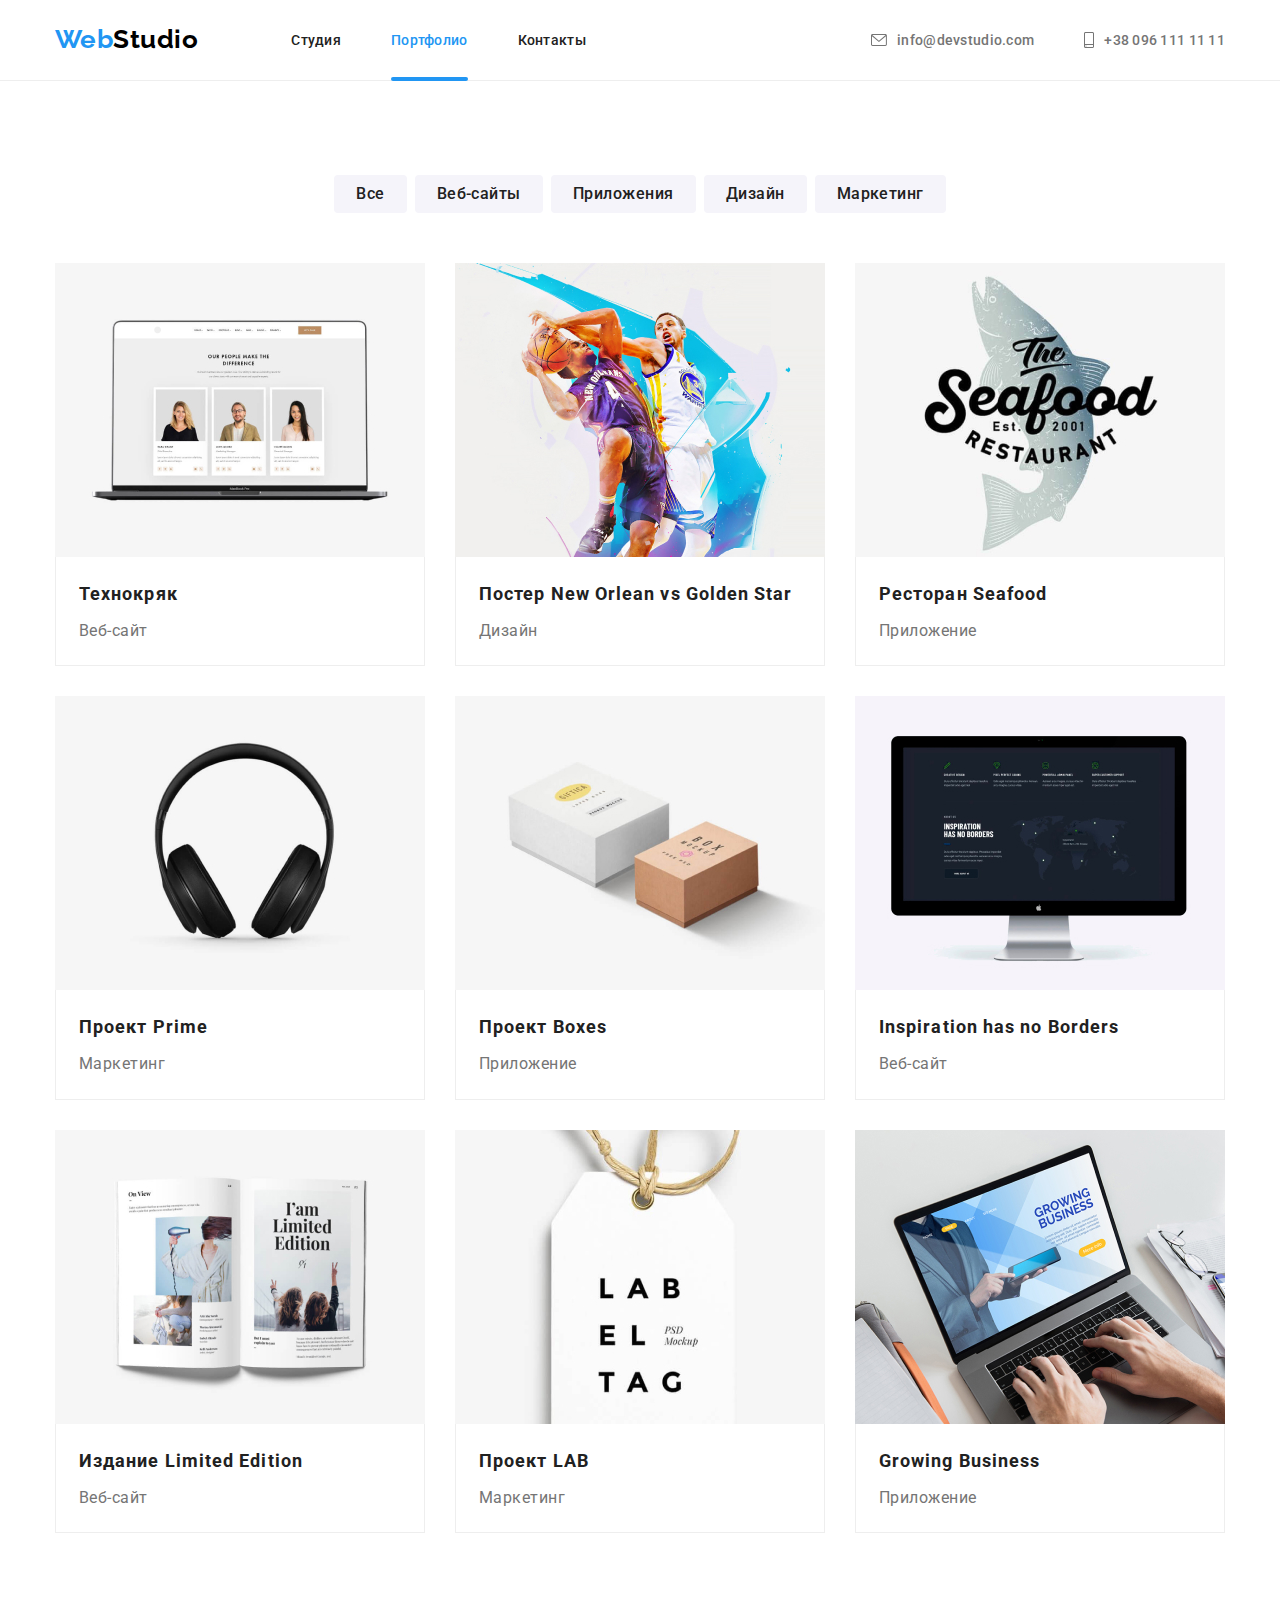
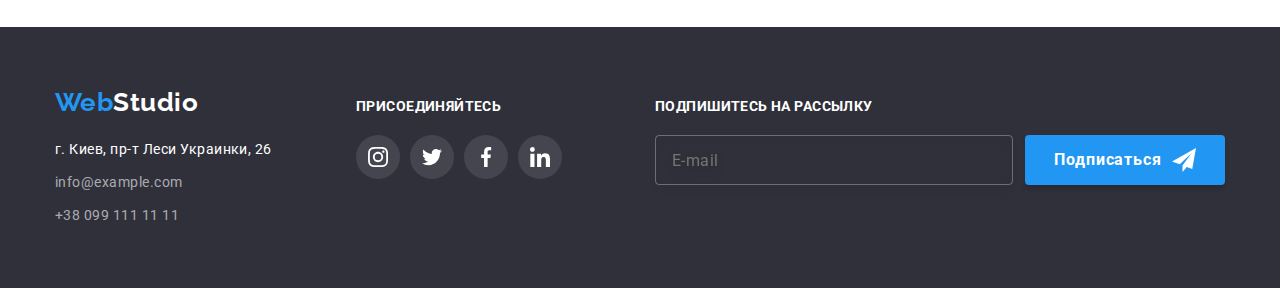
==== portfolio.html @ 3c4b90f5 "HW-7" ====
<!DOCTYPE html>
<html lang="ru">
  <head>
    <meta charset="UTF-8" />
    <meta http-equiv="X-UA-Compatible" content="IE=edge" />
    <meta name="viewport" content="width=device-width, initial-scale=1.0" />
    <link
      href="https://fonts.googleapis.com/css2?family=Raleway:wght@700&family=Roboto:wght@400;500;700;900&display=swap"
      rel="stylesheet"
    />
    <link
      rel="stylesheet"
      href="https://cdnjs.cloudflare.com/ajax/libs/modern-normalize/1.1.0/modern-normalize.min.css"
    />
    <link href="./css/styles.css" rel="stylesheet" />
    <title>Portfolio</title>
  </head>
  <body>
    <!--Верхняя линия-->
    <header class="header-section">
      <div class="container header-items">
        <a class="logo-items" href="./index.html">
          <span class="logo-web" lang="en">Web</span
          ><span class="logo-studio-header" lang="en">Studio</span>
        </a>
        <nav class="navigation">
          <ul class="nav-list">
            <li class="nav-item">
              <a class="nav-link" href="./index.html">Студия</a>
            </li>
            <li class="nav-item">
              <a class="nav-link current" href="./portfolio.html">Портфолио</a>
            </li>
            <li class="nav-item"><a class="nav-link" href="">Контакты</a></li>
          </ul>
        </nav>
        <ul class="contact-list">
          <li class="contact-item">
            <a class="contact-link" href="mailto:info@devstudio.com">
              <svg class="contanct-icon" width="16px" height="12px">
                <use href="./images/icons.svg#icon-envelope"></use>
              </svg>
              info@devstudio.com
            </a>
          </li>
          <li class="contact-item">
            <a class="contact-link" href="tel:+380961111111">
              <svg class="contanct-icon" width="10px" height="16px">
                <use href="./images/icons.svg#icon-smartphone"></use>
              </svg>
              +38 096 111 11 11
            </a>
          </li>
        </ul>
      </div>
    </header>
    <!--Портфолио главный контент -->
    <main>
      <!--Шапка-->
      <section class="section">
        <div class="container">
          <ul class="buttons-list">
            <li class="buttons-item">
              <button class="secondary-button" type="button">Все</button>
            </li>
            <li class="buttons-item">
              <button class="secondary-button" type="button">Веб-сайты</button>
            </li>
            <li class="buttons-item">
              <button class="secondary-button" type="button">Приложения</button>
            </li>
            <li class="buttons-item">
              <button class="secondary-button" type="button">Дизайн</button>
            </li>
            <li class="buttons-item">
              <button class="secondary-button" type="button">Маркетинг</button>
            </li>
          </ul>
          <ul class="portfolio-list">
            <li class="portfolio-item">
              <div class="portfolio-overlay">
                <img src="./images/img4.jpg" alt="Экран ноутбука с фото" width="370" />
                <div class="portfolio-text-overlay">
                  <p class="portfolio-text">
                    Технокряк это современная площадка распространения коронавируса. Компании
                    используют эту платформу для цифрового шпионажа и атак на защищённые сервера
                    конкурентов.
                  </p>
                </div>
              </div>
              <div class="portfolio-text-wraper">
                <h3 class="portfolio-item-title">Технокряк</h3>
                <p class="portfolio-item-discription">Веб-сайт</p>
              </div>
            </li>
            <li class="portfolio-item">
              <div class="portfolio-overlay">
                <img src="./images/img5.jpg" alt="Экран ноутбука с фото" width="370" />
                <div class="portfolio-text-overlay">
                  <p class="portfolio-text">
                    Технокряк это современная площадка распространения коронавируса. Компании
                    используют эту платформу для цифрового шпионажа и атак на защищённые сервера
                    конкурентов.
                  </p>
                </div>
              </div>
              <div class="portfolio-text-wraper">
                <h3 class="portfolio-item-title">Постер New Orlean vs Golden Star</h3>
                <p class="portfolio-item-discription">Дизайн</p>
              </div>
            </li>
            <li class="portfolio-item">
              <div class="portfolio-overlay">
                <img src="./images/img6.jpg" alt="Экран ноутбука с фото" width="370" />
                <div class="portfolio-text-overlay">
                  <p class="portfolio-text">
                    Технокряк это современная площадка распространения коронавируса. Компании
                    используют эту платформу для цифрового шпионажа и атак на защищённые сервера
                    конкурентов.
                  </p>
                </div>
              </div>
              <div class="portfolio-text-wraper">
                <h3 class="portfolio-item-title">Ресторан Seafood</h3>
                <p class="portfolio-item-discription">Приложение</p>
              </div>
            </li>
            <li class="portfolio-item">
              <div class="portfolio-overlay">
                <img src="./images/img7.jpg" alt="Экран ноутбука с фото" width="370" />
                <div class="portfolio-text-overlay">
                  <p class="portfolio-text">
                    Технокряк это современная площадка распространения коронавируса. Компании
                    используют эту платформу для цифрового шпионажа и атак на защищённые сервера
                    конкурентов.
                  </p>
                </div>
              </div>
              <div class="portfolio-text-wraper">
                <h3 class="portfolio-item-title">Проект Prime</h3>
                <p class="portfolio-item-discription">Маркетинг</p>
              </div>
            </li>
            <li class="portfolio-item">
              <div class="portfolio-overlay">
                <img src="./images/img8.jpg" alt="Экран ноутбука с фото" width="370" />
                <div class="portfolio-text-overlay">
                  <p class="portfolio-text">
                    Технокряк это современная площадка распространения коронавируса. Компании
                    используют эту платформу для цифрового шпионажа и атак на защищённые сервера
                    конкурентов.
                  </p>
                </div>
              </div>
              <div class="portfolio-text-wraper">
                <h3 class="portfolio-item-title">Проект Boxes</h3>
                <p class="portfolio-item-discription">Приложение</p>
              </div>
            </li>
            <li class="portfolio-item">
              <div class="portfolio-overlay">
                <img src="./images/img9.jpg" alt="Экран ноутбука с фото" width="370" />
                <div class="portfolio-text-overlay">
                  <p class="portfolio-text">
                    Технокряк это современная площадка распространения коронавируса. Компании
                    используют эту платформу для цифрового шпионажа и атак на защищённые сервера
                    конкурентов.
                  </p>
                </div>
              </div>
              <div class="portfolio-text-wraper">
                <h3 class="portfolio-item-title">Inspiration has no Borders</h3>
                <p class="portfolio-item-discription">Веб-сайт</p>
              </div>
            </li>
            <li class="portfolio-item">
              <div class="portfolio-overlay">
                <img src="./images/img10.jpg" alt="Экран ноутбука с фото" width="370" />
                <div class="portfolio-text-overlay">
                  <p class="portfolio-text">
                    Технокряк это современная площадка распространения коронавируса. Компании
                    используют эту платформу для цифрового шпионажа и атак на защищённые сервера
                    конкурентов.
                  </p>
                </div>
              </div>
              <div class="portfolio-text-wraper">
                <h3 class="portfolio-item-title">Издание Limited Edition</h3>
                <p class="portfolio-item-discription">Веб-сайт</p>
              </div>
            </li>
            <li class="portfolio-item">
              <div class="portfolio-overlay">
                <img src="./images/img11.jpg" alt="Экран ноутбука с фото" width="370" />
                <div class="portfolio-text-overlay">
                  <p class="portfolio-text">
                    Технокряк это современная площадка распространения коронавируса. Компании
                    используют эту платформу для цифрового шпионажа и атак на защищённые сервера
                    конкурентов.
                  </p>
                </div>
              </div>
              <div class="portfolio-text-wraper">
                <h3 class="portfolio-item-title">Проект LAB</h3>
                <p class="portfolio-item-discription">Маркетинг</p>
              </div>
            </li>
            <li class="portfolio-item">
              <div class="portfolio-overlay">
                <img src="./images/img12.jpg" alt="Экран ноутбука с фото" width="370" />
                <div class="portfolio-text-overlay">
                  <p class="portfolio-text">
                    Технокряк это современная площадка распространения коронавируса. Компании
                    используют эту платформу для цифрового шпионажа и атак на защищённые сервера
                    конкурентов.
                  </p>
                </div>
              </div>
              <div class="portfolio-text-wraper">
                <h3 class="portfolio-item-title">Growing Business</h3>
                <p class="portfolio-item-discription">Приложение</p>
              </div>
            </li>
          </ul>
        </div>
      </section>
    </main>
    <!--Подвал контакты-->
    <footer class="footer-section">
      <div class="container">
        <div>
          <a class="logo-items" href="./index.html">
            <span class="logo-web" lang="en">Web</span
            ><span class="logo-studio-footer" lang="en">Studio</span>
          </a>
          <address>
            <ul>
              <li class="footer-contact-item">
                <a
                  class="link-map"
                  href="https://www.google.com/maps/place/%D0%B1%D1%83%D0%BB.+%D0%9B%D0%B5%D1%81%D0%B8+%D0%A3%D0%BA%D1%80%D0%B0%D0%B8%D0%BD%D0%BA%D0%B8,+26,+%D0%9A%D0%B8%D0%B5%D0%B2,+02000/@50.4265807,30.5361971,17z/data=!3m1!4b1!4m5!3m4!1s0x40d4cf0e033ecbe9:0x57a4dffefec77da0!8m2!3d50.4265807!4d30.5383858?hl=ru"
                  target="_blank"
                  rel="noopener noreferrer"
                >
                  г. Киев, пр-т Леси Украинки, 26
                </a>
              </li>
              <li class="footer-contact-item">
                <a class="footer-contact-link" href="mailto:info@devstudio.com">info@example.com</a>
              </li>
              <li class="footer-contact-item">
                <a class="footer-contact-link" href="tel:+380961111111">+38 099 111 11 11</a>
              </li>
            </ul>
          </address>
        </div>
        <div class="social">
          <h4 class="footer-title">ПРИСОЕДИНЯЙТЕСЬ</h4>
          <ul class="social-list">
            <li class="social-item">
              <a href="" class="social-link">
                <svg class="social-icon" width="20" height="20">
                  <use href="./images/icons.svg#icon-instagram"></use>
                </svg>
              </a>
            </li>
            <li class="social-item">
              <a href="" class="social-link">
                <svg class="social-icon" width="20" height="20">
                  <use href="./images/icons.svg#icon-twitter"></use>
                </svg>
              </a>
            </li>
            <li class="social-item">
              <a href="" class="social-link">
                <svg class="social-icon" width="20" height="20">
                  <use href="./images/icons.svg#icon-facebook"></use>
                </svg>
              </a>
            </li>
            <li class="social-item">
              <a href="" class="social-link">
                <svg class="social-icon" width="20" height="20">
                  <use href="./images/icons.svg#icon-linkedin"></use>
                </svg>
              </a>
            </li>
          </ul>
        </div>
        <div class="footer-form">
          <h4 class="footer-title">ПОДПИШИТЕСЬ НА РАССЫЛКУ</h4>
          <form action="#" class="footer-form-item">
            <input
              type="email"
              name="footer-form-email"
              class="footer-form-email"
              placeholder="E-mail"
            />
            <button type="submit" class="primary-button">
              Подписаться<svg class="footer-form-icon" width="24" height="24">
                <use href="./images/icons.svg#icon-telegram"></use>
              </svg>
            </button>
          </form>
        </div>
      </div>
    </footer>
  </body>
</html>
---- css/styles.css ----
html {
  box-sizing: border-box;
}
*,
*::before,
*::after {
  box-sizing: inherit;
}
:root {
  --text-primary: #212121;
  --text-secondary: #757575;
  --accent: #2196f3;
  --logo-primary: #000000;
  --background-primary: #ffffff;
  --background-secondary: #2f303a;
  --background-section: #f5f4fa;
  --background-doing: rgba(47, 48, 58, 0.8);
  --background-social-footer: rgba(255, 255, 255, 0.1);
  --backdrop-color: rgba(0, 0, 0, 0.2);
  --portfolio-overlay: rgba(33, 150, 243, 0.9);
  --footer-contacts: rgba(255, 255, 255, 0.6);
  --border-color: #eeeeee;
  --icon-color: #afb1b8;
  --modal-icon-border: rgba(0, 0, 0, 0.1);
  --modal-input-border: rgba(33, 33, 33, 0.2);
  --border-form: rgba(255, 255, 255, 0.3);
  --modal-placeholder-text: rgba(117, 117, 117, 0.5);
}

/*--------------------Reset styles--------------------*/

h1,
h2,
h3,
h4,
h5,
h6,
p {
  margin: 0;
}
ul {
  margin: 0;
  padding: 0;
  list-style: none;
}
button {
  cursor: pointer;

  border: 0;
}
img {
  display: block;
}
address {
  font-style: normal;
}

a {
  text-decoration: none;
  font-weight: normal;
}
.container {
  width: 1200px;
  padding: 0 15px;
  margin: 0 auto;
}
.section {
  padding: 94px 0;
}
body {
  background-color: var(--background-primary);
  font-family: Roboto, sans-serif;
  font-style: normal;
  font-weight: normal;
  letter-spacing: 0.03em;
}

/*--------------------HEADER--------------------*/

.logo-items {
  font-family: Raleway, sans-serif;
  font-weight: 700;
  font-size: 26px;
  line-height: 1.2;
}
.logo-web {
  color: var(--accent);
}
.logo-studio-header {
  color: var(--logo-primary);
}
.logo-studio-footer {
  color: var(--background-primary);
}
.header-section {
  border-bottom: 1px solid var(--border-color);
}
.header-section .contact-list {
  display: flex;
  margin-left: auto;
}
.header-items {
  display: flex;
  align-items: center;
}
.navigation {
  margin-left: 93px;
}
.nav-list {
  display: flex;
}
.nav-item {
  position: relative;
}
.nav-link {
  color: var(--text-primary);
  font-family: inherit;
  font-weight: 500;
  font-size: 14px;
  line-height: 1.15;
  letter-spacing: 0.02em;
  transition: color 250ms linear;

  display: block;
  padding: 32px 0;
}
.nav-link:hover,
.nav-link:focus,
.nav-link.current {
  color: var(--accent);
}
.nav-item:not(:last-child) {
  margin-right: 50px;
}
.contact-item:not(:last-child) {
  margin-right: 50px;
}
.nav-link.current::after {
  content: '';
  width: 100%;
  height: 4px;
  background: var(--accent);
  position: absolute;
  left: 0;
  bottom: -1px;
  border-radius: 2px;
}
.contact-link {
  display: flex;
  align-items: center;
}
.contanct-icon {
  margin-right: 10px;
  cursor: pointer;
  fill: currentColor;
}

/*--------------------HERO--------------------*/

.hero {
  background-color: rgba(196, 196, 196, 1);
  padding: 200px 0;
  text-align: center;

  width: 1600px;
  margin: 0 auto;
  background-image: linear-gradient(to right, rgba(47, 48, 58, 0.4), rgba(47, 48, 58, 0.4)),
    url('../images/hero.jpg');
  background-position: center;
  background-repeat: no-repeat;
}
.hero-title {
  color: var(--background-primary);
  font-weight: 900;
  font-size: 44px;
  line-height: 1.4;
  letter-spacing: 0.09em;
  text-transform: uppercase;

  margin-bottom: 30px;
}
.primary-button {
  color: var(--background-primary);
  background-color: var(--accent);
  font-family: inherit;
  font-weight: 700;
  font-size: 16px;
  line-height: 1.9;
  letter-spacing: 0.06em;

  box-shadow: 0px 4px 4px rgba(0, 0, 0, 0.15);
  border-radius: 4px;

  min-width: 200px;
  height: 50px;
  display: flex;
  align-items: center;
  justify-content: center;
  margin-left: auto;
  margin-right: auto;
}

/*--------------------FEATURES--------------------*/

.main-title {
  color: var(--text-primary);
  font-weight: 700;
  font-size: 36px;
  line-height: 1.2;
  text-align: center;

  margin-bottom: 50px;
}
.features {
  padding-top: 94px;
}
.features-list {
  display: flex;
  justify-content: space-between;
}
.feature-item {
  width: 270px;
}
.item-title {
  margin-bottom: 10px;
}
.feature-item-block {
  display: flex;
  justify-content: center;
  padding: 25px 0;
  background-color: var(--background-section);

  margin-bottom: 30px;
  border-radius: 4px;
}
.item-title {
  color: var(--text-primary);
  font-weight: 700;
  font-size: 14px;
  line-height: 1.15;
}
.item-discription {
  color: var(--text-secondary);
  font-size: 14px;
  line-height: 1.7;
}

/*--------------------DOIN--------------------*/

.doing-img {
  display: flex;
  justify-content: space-between;
}
.doing-img-item {
  position: relative;
}
.doing-block {
  display: flex;
  justify-content: center;
  padding: 27px 0;
  background-color: var(--background-doing);
  width: 100%;
  position: absolute;
  left: 0;
  bottom: 0;
}
.doing-title {
  color: var(--background-primary);
  font-family: inherit;
  font-weight: 400;
  font-size: 14px;
  line-height: 1.14;
  letter-spacing: 0.03em;
}

/*--------------------TEAM--------------------*/

.team-list {
  display: flex;
  justify-content: space-between;
}
.team-item {
  background-color: var(--background-primary);

  box-shadow: 0px 1px 3px rgba(0, 0, 0, 0.12), 0px 1px 1px rgba(0, 0, 0, 0.14),
    0px 2px 1px rgba(0, 0, 0, 0.2);
  border-radius: 0px 0px 4px 4px;
}
.team-title {
  padding: 30px 0;
}
.position-member {
  margin-top: 10px;
}
.team {
  background-color: var(--background-section);
}
.team-member {
  color: var(--text-primary);
  font-weight: 500;
  font-size: 16px;
  line-height: 1.2;
  text-align: center;
}
.position-member {
  color: var(--text-secondary);
  font-size: 16px;
  line-height: 1.2;
  text-align: center;
}
.team-social-list {
  display: flex;
  justify-content: center;
  margin-top: 16px;
}
.team-social-item {
  width: 44px;
  height: 44px;
}
.team-social-item:not(:last-child) {
  margin-right: 10px;
}
.team-social-link {
  width: 100%;
  height: 100%;
  border-radius: 50%;
  display: flex;
  align-items: center;
  justify-content: center;

  background-color: var(--background-primary);
  color: var(--icon-color);
  transition: color 250ms cubic-bezier(0.4, 0, 0.2, 1),
    background-color 250ms cubic-bezier(0.4, 0, 0.2, 1);
}
.team-social-link:hover,
.team-social-link:focus {
  background-color: var(--accent);
  color: var(--background-primary);
}
.team-social-icon {
  fill: currentColor;
}

/*--------------------CUSTOMERS--------------------*/

.customers-list {
  display: flex;
}
.customers-item:not(:last-child) {
  margin-right: 30px;
}
.customers-link {
  display: flex;
  align-items: center;
  justify-content: center;
  width: 170px;
  height: 92px;
  border: 1px solid var(--icon-color);
  border-radius: 4px;

  background-color: var(--background-primary);
  color: var(--icon-color);
  transition: color 250ms cubic-bezier(0.4, 0, 0.2, 1),
    background-color 250ms cubic-bezier(0.4, 0, 0.2, 1);
}
.customers-link:hover,
.customers-link:focus {
  border-color: var(--accent);
  color: var(--accent);
}
.customers-icon {
  fill: currentColor;
}

/*--------------------FOOTER--------------------*/

.footer-section {
  background-color: var(--background-secondary);

  padding: 60px 0;

  display: flex;
  align-items: center;
}
.footer-section .container {
  display: flex;
}
.contact-link {
  color: var(--text-secondary);
  font-family: inherit;
  font-style: normal;
  font-weight: 500;
  font-size: 14px;
  line-height: 1.15;
  letter-spacing: 0.02em;
  transition: color 250ms cubic-bezier(0.4, 0, 0.2, 1);
}
.link-map {
  color: var(--background-primary);
  transition: color 250ms cubic-bezier(0.4, 0, 0.2, 1);
}
.footer-contact-link {
  color: var(--footer-contacts);
  transition: color 250ms cubic-bezier(0.4, 0, 0.2, 1);
}
.link-map,
.footer-contact-link {
  font-family: inherit;
  font-style: normal;
  font-weight: 400;
  font-size: 14px;
  line-height: 1.7;
}
.contact-link:hover,
.contact-link:focus,
.link-map:hover,
.link-map:focus,
.footer-contact-link:hover,
.footer-contact-link:focus {
  color: var(--accent);
}

.footer-title {
  color: var(--background-primary);
  font-family: inherit;
  font-style: normal;
  font-weight: 700;
  font-size: 14px;
  line-height: 1.14;
  letter-spacing: 0.03em;
  text-transform: uppercase;

  margin-bottom: 20px;
}
address {
  margin-top: 20px;
  width: 231px;
}
.footer-contact-item:not(:first-child) {
  margin-top: 9px;
}
.social {
  margin-left: 70px;
  padding-top: 12px;
}
.social-list {
  display: flex;
  margin-top: 20px;
}
.social-item {
  width: 44px;
  height: 44px;
}
.social-item:not(:last-child) {
  margin-right: 10px;
}
.social-link {
  width: 100%;
  height: 100%;
  border-radius: 50%;
  display: flex;
  align-items: center;
  justify-content: center;

  background-color: var(--background-social-footer);
  color: var(--background-primary);
  transition: color 250ms cubic-bezier(0.4, 0, 0.2, 1),
    background-color 250ms cubic-bezier(0.4, 0, 0.2, 1);
}
.social-link:hover,
.social-link:focus {
  background-color: var(--accent);
  color: var(--background-primary);
}
.social-icon {
  fill: currentColor;
}
.footer-form {
  margin-left: auto;
  padding-top: 12px;
}

.footer-form-item {
  display: flex;
  justify-content: space-between;
}
.footer-form-email {
  font-family: inherit;
  font-size: 16px;
  line-height: 1.25;
  color: var(--footer-contacts);
  letter-spacing: 0.03em;

  width: 358px;
  height: 50px;
  padding-left: 16px;
  margin-right: 12px;

  border: 1px solid var(--border-form);
  box-sizing: border-box;
  filter: drop-shadow(0px 4px 4px rgba(0, 0, 0, 0.15));
  border-radius: 4px;
  background-color: transparent;
}
.footer-form-icon {
  margin-left: 10px;
}

/*--------------------SECONDARY BUTTONS-------------------- */

.secondary-button {
  color: var(--text-primary);
  background-color: var(--background-section);
  font-family: inherit;
  font-weight: 500;
  font-size: 16px;
  line-height: 1.63;
  letter-spacing: 0.03em;

  display: inline-block;
  height: 38px;
  padding: 6px 22px;
  border-radius: 4px;

  transition: color 250ms cubic-bezier(0.4, 0, 0.2, 1),
    background-color 250ms cubic-bezier(0.4, 0, 0.2, 1);
}
.secondary-button:hover,
.secondary-button:focus {
  color: var(--background-primary);
  background-color: var(--accent);

  box-shadow: 0px 3px 1px rgba(0, 0, 0, 0.1), 0px 1px 2px rgba(0, 0, 0, 0.08),
    0px 2px 2px rgba(0, 0, 0, 0.12);
  border-radius: 4px;
}
.buttons-list {
  box-sizing: border-box;
  display: flex;
  justify-content: center;
  margin-bottom: 50px;
}
.buttons-item:not(:last-child) {
  margin-right: 8px;
}

/*--------------------PORTFOLIO--------------------*/

.portfolio-list {
  display: flex;
  flex-wrap: wrap;
}
.portfolio-item {
  width: 370px;
  margin-right: 30px;
  margin-bottom: 30px;

  transition: color 250ms cubic-bezier(0.4, 0, 0.2, 1),
    background-color 250ms cubic-bezier(0.4, 0, 0.2, 1);
  cursor: pointer;
}
.portfolio-item:nth-last-child(-n + 3) {
  margin-bottom: 0;
}
.portfolio-item:nth-child(3n) {
  margin-right: 0;
}
.portfolio-text-wraper {
  padding: 19px 23px;
  border: 1px solid var(--border-color);
  border-top: none;
}
.portfolio-item-discription {
  margin-top: 4px;
}
.portfolio-item-title {
  color: var(--text-primary);
  font-weight: 700;
  font-size: 18px;
  line-height: 2;
  letter-spacing: 0.06em;
}
.portfolio-item-discription {
  color: var(--text-secondary);
  font-size: 16px;
  line-height: 1.9;
}
.portfolio-item:hover,
.portfolio-item:focus {
  box-sizing: border-box;
  box-shadow: 0px 1px 1px rgba(0, 0, 0, 0.12), 0px 4px 4px rgba(0, 0, 0, 0.06),
    1px 4px 6px rgba(0, 0, 0, 0.16);
}
.portfolio-overlay {
  position: relative;
  overflow: hidden;
  cursor: pointer;
}
.portfolio-text-overlay {
  position: absolute;
  top: 0;
  left: 0;
  padding: 63px 24px;
  height: 100%;

  background-color: var(--portfolio-overlay);
  transition: transform 250ms cubic-bezier(0.4, 0, 0.2, 1);
  transform: translateY(100%);
}
.portfolio-text {
  font-size: 18px;
  line-height: 1.56;
  color: var(--background-primary);
}
.portfolio-item:hover .portfolio-text-overlay {
  transform: translateY(0);
}

/* --------------------MODAL FORM-------------------- */

.backdrop {
  position: fixed;
  top: 0;
  left: 0;
  width: 100vw;
  height: 100vh;

  background-color: var(--backdrop-color);
  transition: opacity 250ms cubic-bezier(0.4, 0, 0.2, 1),
    visibility 250ms cubic-bezier(0.4, 0, 0.2, 1);
}
.backdrop.is-hidden .modal {
  transform: scale(1.5) rotate(90deg);
}
.is-hidden {
  visibility: hidden;
  opacity: 0;
  pointer-events: none;
}

.modal {
  padding: 40px;

  position: absolute;
  top: 50%;
  left: 50%;
  min-width: 528px;
  min-height: 581px;
  background-color: var(--background-primary);
  border-radius: 4px;

  box-shadow: 0px 1px 3px rgba(0, 0, 0, 0.12), 0px 1px 1px rgba(0, 0, 0, 0.14),
    0px 2px 1px rgba(0, 0, 0, 0.2);
  transform: scale(1) rotate(0) translate(-50%, -50%);
  transition: transform 500ms cubic-bezier(0.4, 0, 0.2, 1);
}
.button-modal {
  position: absolute;
  top: 8px;
  right: 8px;
  width: 30px;
  height: 30px;
  border-radius: 50%;
  background-color: transparent;
  border: 1px solid var(--modal-icon-border);

  display: flex;
  align-items: center;

  transition: color 250ms cubic-bezier(0.4, 0, 0.2, 1);

  fill: currentColor;
}
.button-modal:hover,
.button-modal:focus {
  color: var(--accent);
}
.modal-title {
  font-weight: 700;
  font-size: 20px;
  line-height: 1.15;
  text-align: center;
  letter-spacing: 0.03em;
  color: var(--text-primary);
  margin-bottom: 12px;
}
.input-field {
  margin-bottom: 10px;
}
.modal-input-title {
  font-weight: normal;
  font-size: 12px;
  line-height: 1.17;
  letter-spacing: 0.01em;
  color: var(--text-secondary);
  display: block;
  margin-bottom: 4px;
}
.modal-input {
  background-color: transparent;
  width: 100%;
  height: 40px;
  padding: 12px 16px 12px 42px;
  cursor: pointer;

  border: 1px solid var(--modal-input-border);
  box-sizing: border-box;
  border-radius: 4px;
  outline: none;
  transition: border 250ms cubic-bezier(0.4, 0, 0.2, 1);
}
.input-group-apsolute {
  position: relative;
}
.modal-input::placeholder,
.modal-comment::placeholder {
  font-weight: normal;
  font-size: 12px;
  line-height: 1.17;
  letter-spacing: 0.01em;
  color: var(--modal-placeholder-text);
}
.modal-icon {
  fill: currentColor;
  transition: fill 250ms cubic-bezier(0.4, 0, 0.2, 1);
}
.modal-input:focus {
  border-color: var(--accent);
}
.modal-input:focus + .modal-icon {
  fill: var(--accent);
}
.textarea-field {
  display: flex;
  flex-direction: column;
}
.textarea-field:last-child {
  margin-bottom: 10px;
}
.modal-comment {
  border: 1px solid var(--modal-input-border);
  box-sizing: border-box;
  border-radius: 4px;
  outline: none;
  resize: none;
  transition: border 250ms cubic-bezier(0.4, 0, 0.2, 1);
}
.modal-comment:focus {
  border-color: var(--accent);
}
.modal-comment {
  width: 100%;
  height: 120px;
  padding: 12px 16px;
  cursor: pointer;
}
.modal-icon {
  position: absolute;
  left: 11px;
  top: 50%;
  transform: translateY(-50%);
}
.checkbox-field {
  margin-top: 20px;
  margin-bottom: 30px;
  display: flex;
  align-items: center;
  justify-content: center;
}
.modal-checkbox-text {
  display: flex;
  align-items: center;
  cursor: pointer;
}
.modal-check-icon {
  width: 16px;
  height: 15px;
  border: 2px solid var(--text-primary);
  border-radius: 2px;
  fill: transparent;

  margin-right: 8px;
  cursor: pointer;
}
.modal-checkbox-text-primary {
  font-weight: normal;
  font-size: 14px;
  line-height: 1.71;
  letter-spacing: 0.03em;
  color: var(--text-secondary);
}
.modal-checkbox-text-accent {
  font-weight: normal;
  font-size: 14px;
  line-height: 1.71;
  letter-spacing: 0.03em;
  text-decoration-line: underline;
  color: var(--accent);
  text-decoration-skip-ink: none;
}
.modal-check:checked + .modal-checkbox-text .modal-check-icon {
  background-color: var(--accent);
  border: none;
}
.modal-check:checked + .modal-checkbox-text .modal-check-icon {
  fill: var(--background-primary);
}
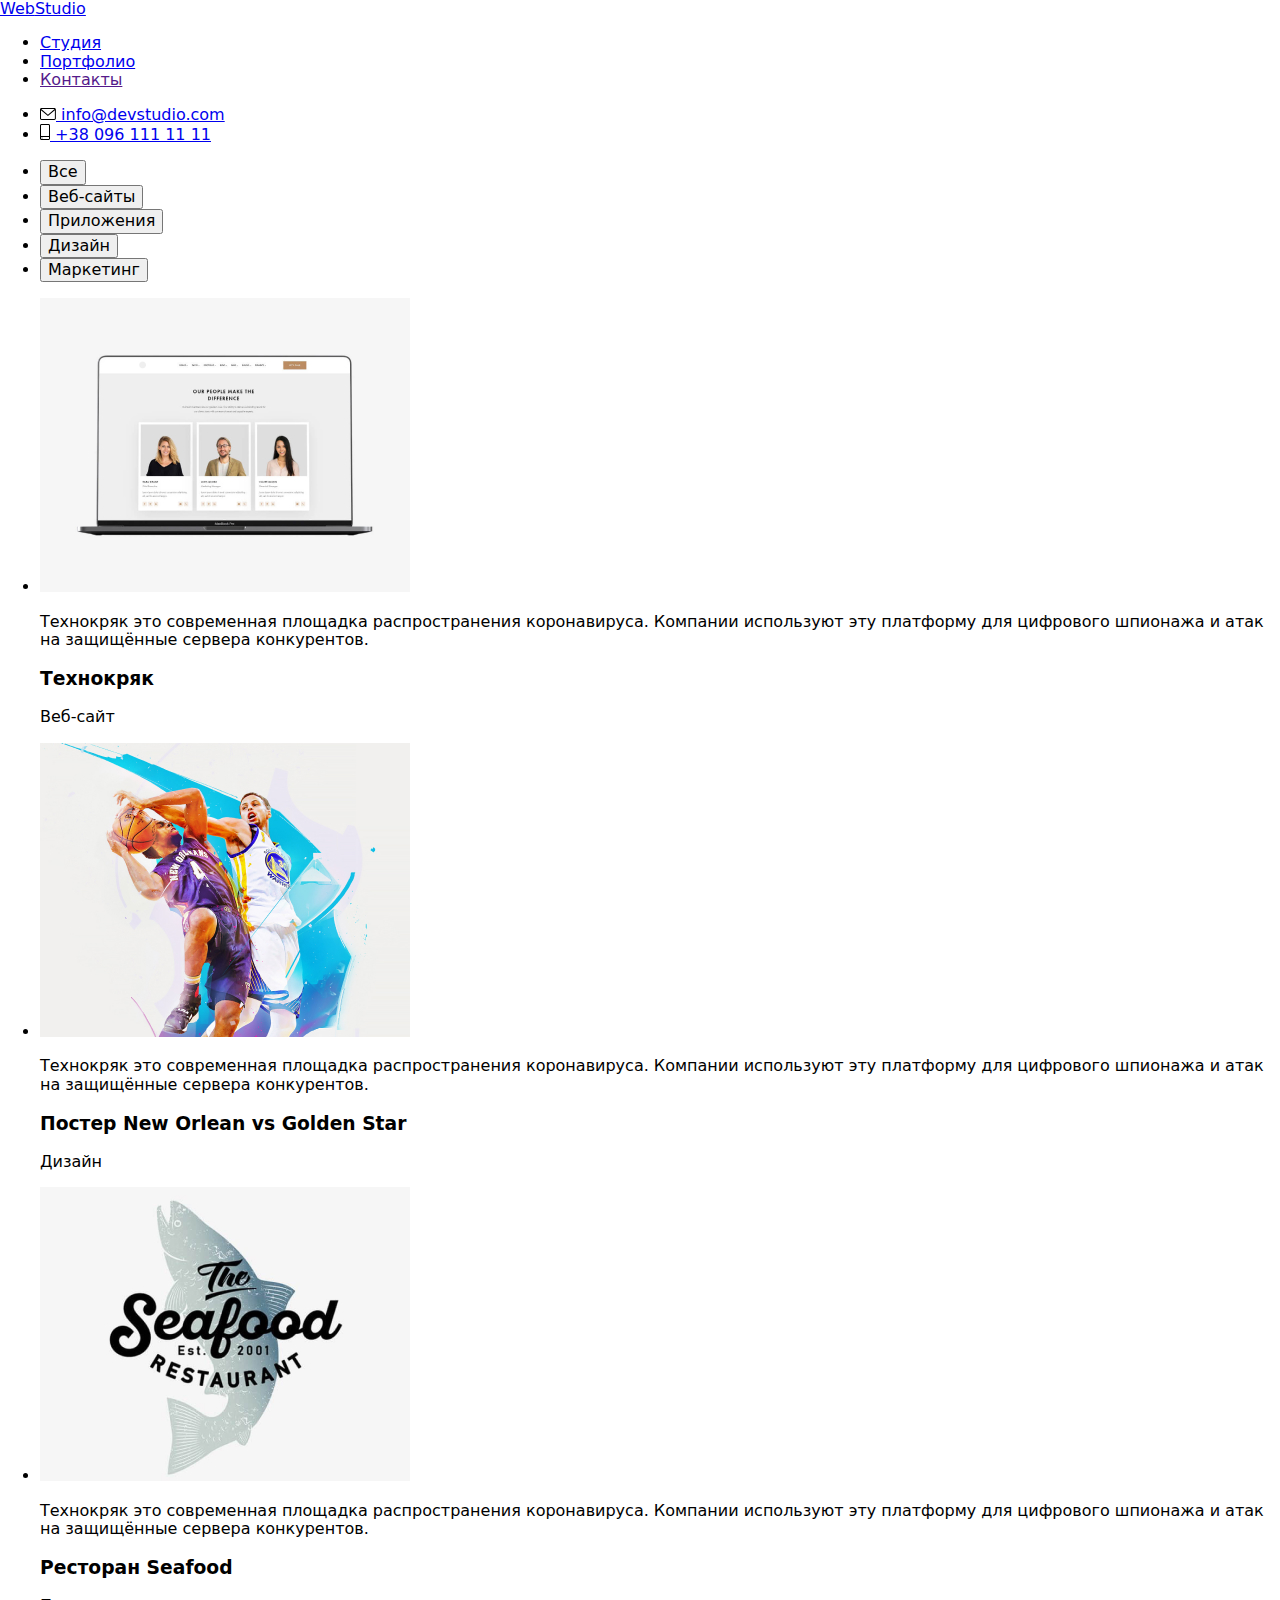
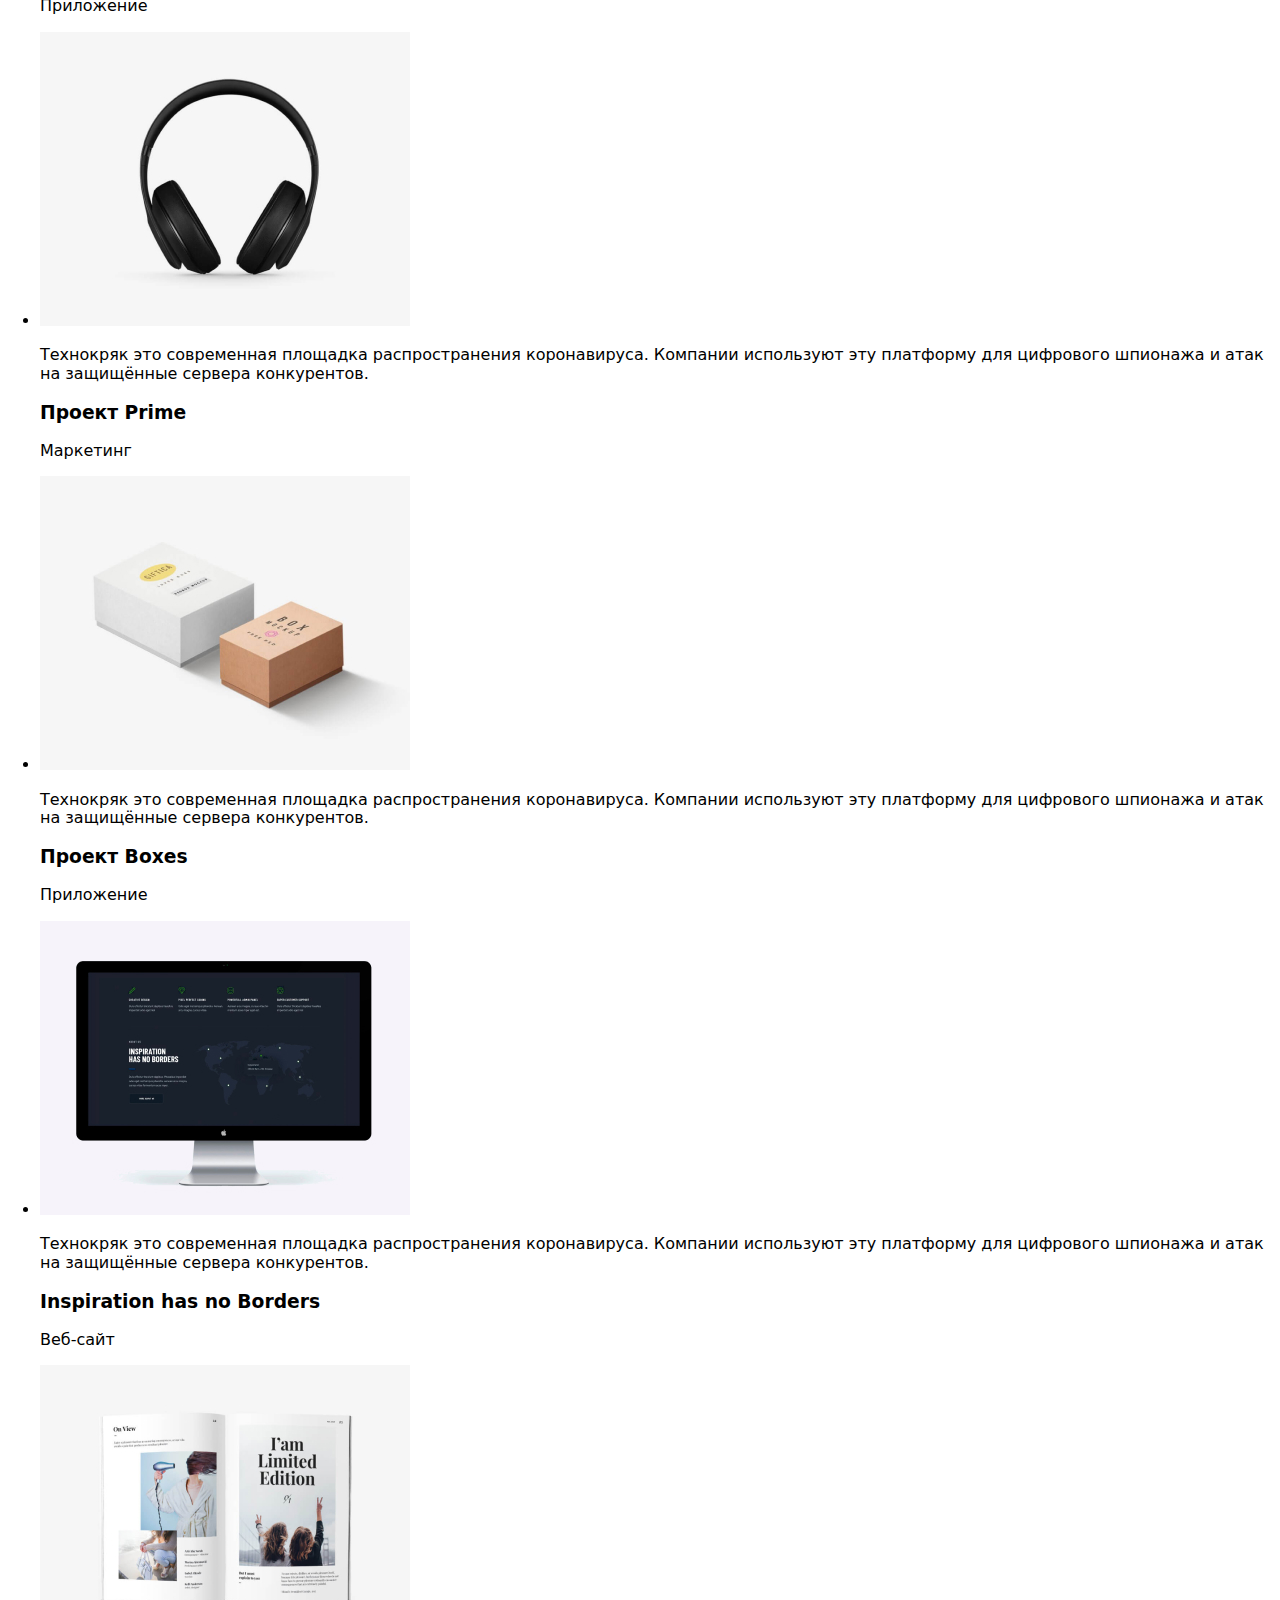
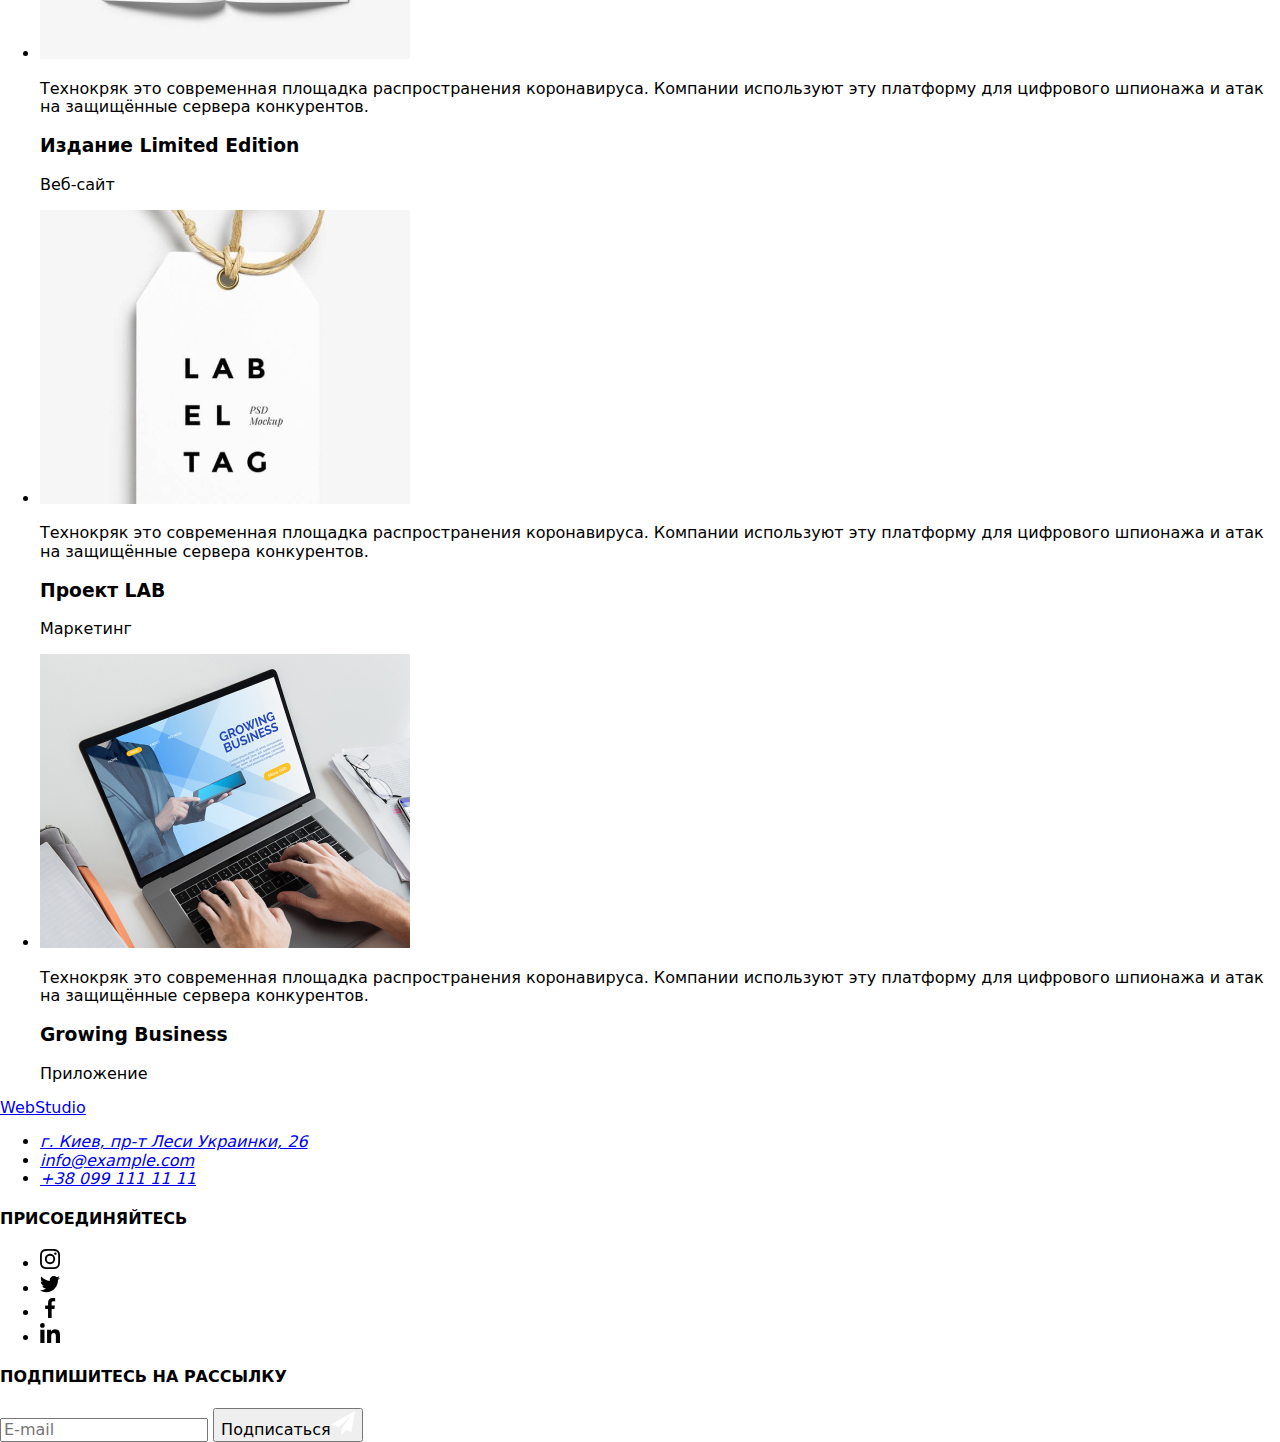
==== commit c7baaca3: "HW-7" ====
--- a/portfolio.html
+++ b/portfolio.html
@@ -12,7 +12,8 @@
       rel="stylesheet"
       href="https://cdnjs.cloudflare.com/ajax/libs/modern-normalize/1.1.0/modern-normalize.min.css"
     />
-    <link href="./css/styles.css" rel="stylesheet" />
+    <!--<link href="./css/styles.css" rel="stylesheet" />-->
+    <link rel="stylesheet" href="./dist/css/main.min.css" />
     <title>Portfolio</title>
   </head>
   <body>
--- a/css/styles.css
+++ b/css/styles.css
@@ -77,6 +77,13 @@
 
 /*--------------------HEADER--------------------*/
 
+.header-section {
+  border-bottom: 1px solid var(--border-color);
+}
+.header-items {
+  display: flex;
+  align-items: center;
+}
 .logo-items {
   font-family: Raleway, sans-serif;
   font-weight: 700;
@@ -89,19 +96,9 @@
 .logo-studio-header {
   color: var(--logo-primary);
 }
-.logo-studio-footer {
-  color: var(--background-primary);
-}
-.header-section {
-  border-bottom: 1px solid var(--border-color);
-}
 .header-section .contact-list {
   display: flex;
   margin-left: auto;
-}
-.header-items {
-  display: flex;
-  align-items: center;
 }
 .navigation {
   margin-left: 93px;
@@ -132,9 +129,7 @@
 .nav-item:not(:last-child) {
   margin-right: 50px;
 }
-.contact-item:not(:last-child) {
-  margin-right: 50px;
-}
+
 .nav-link.current::after {
   content: '';
   width: 100%;
@@ -145,246 +140,9 @@
   bottom: -1px;
   border-radius: 2px;
 }
-.contact-link {
-  display: flex;
-  align-items: center;
-}
-.contanct-icon {
-  margin-right: 10px;
-  cursor: pointer;
-  fill: currentColor;
-}
-
-/*--------------------HERO--------------------*/
-
-.hero {
-  background-color: rgba(196, 196, 196, 1);
-  padding: 200px 0;
-  text-align: center;
-
-  width: 1600px;
-  margin: 0 auto;
-  background-image: linear-gradient(to right, rgba(47, 48, 58, 0.4), rgba(47, 48, 58, 0.4)),
-    url('../images/hero.jpg');
-  background-position: center;
-  background-repeat: no-repeat;
-}
-.hero-title {
-  color: var(--background-primary);
-  font-weight: 900;
-  font-size: 44px;
-  line-height: 1.4;
-  letter-spacing: 0.09em;
-  text-transform: uppercase;
-
-  margin-bottom: 30px;
-}
-.primary-button {
-  color: var(--background-primary);
-  background-color: var(--accent);
-  font-family: inherit;
-  font-weight: 700;
-  font-size: 16px;
-  line-height: 1.9;
-  letter-spacing: 0.06em;
-
-  box-shadow: 0px 4px 4px rgba(0, 0, 0, 0.15);
-  border-radius: 4px;
-
-  min-width: 200px;
-  height: 50px;
-  display: flex;
-  align-items: center;
-  justify-content: center;
-  margin-left: auto;
-  margin-right: auto;
-}
-
-/*--------------------FEATURES--------------------*/
-
-.main-title {
-  color: var(--text-primary);
-  font-weight: 700;
-  font-size: 36px;
-  line-height: 1.2;
-  text-align: center;
-
-  margin-bottom: 50px;
-}
-.features {
-  padding-top: 94px;
-}
-.features-list {
-  display: flex;
-  justify-content: space-between;
-}
-.feature-item {
-  width: 270px;
-}
-.item-title {
-  margin-bottom: 10px;
-}
-.feature-item-block {
-  display: flex;
-  justify-content: center;
-  padding: 25px 0;
-  background-color: var(--background-section);
-
-  margin-bottom: 30px;
-  border-radius: 4px;
-}
-.item-title {
-  color: var(--text-primary);
-  font-weight: 700;
-  font-size: 14px;
-  line-height: 1.15;
-}
-.item-discription {
-  color: var(--text-secondary);
-  font-size: 14px;
-  line-height: 1.7;
-}
-
-/*--------------------DOIN--------------------*/
-
-.doing-img {
-  display: flex;
-  justify-content: space-between;
-}
-.doing-img-item {
-  position: relative;
-}
-.doing-block {
-  display: flex;
-  justify-content: center;
-  padding: 27px 0;
-  background-color: var(--background-doing);
-  width: 100%;
-  position: absolute;
-  left: 0;
-  bottom: 0;
-}
-.doing-title {
-  color: var(--background-primary);
-  font-family: inherit;
-  font-weight: 400;
-  font-size: 14px;
-  line-height: 1.14;
-  letter-spacing: 0.03em;
-}
-
-/*--------------------TEAM--------------------*/
-
-.team-list {
-  display: flex;
-  justify-content: space-between;
-}
-.team-item {
-  background-color: var(--background-primary);
-
-  box-shadow: 0px 1px 3px rgba(0, 0, 0, 0.12), 0px 1px 1px rgba(0, 0, 0, 0.14),
-    0px 2px 1px rgba(0, 0, 0, 0.2);
-  border-radius: 0px 0px 4px 4px;
-}
-.team-title {
-  padding: 30px 0;
-}
-.position-member {
-  margin-top: 10px;
-}
-.team {
-  background-color: var(--background-section);
-}
-.team-member {
-  color: var(--text-primary);
-  font-weight: 500;
-  font-size: 16px;
-  line-height: 1.2;
-  text-align: center;
-}
-.position-member {
-  color: var(--text-secondary);
-  font-size: 16px;
-  line-height: 1.2;
-  text-align: center;
-}
-.team-social-list {
-  display: flex;
-  justify-content: center;
-  margin-top: 16px;
-}
-.team-social-item {
-  width: 44px;
-  height: 44px;
-}
-.team-social-item:not(:last-child) {
-  margin-right: 10px;
-}
-.team-social-link {
-  width: 100%;
-  height: 100%;
-  border-radius: 50%;
-  display: flex;
-  align-items: center;
-  justify-content: center;
-
-  background-color: var(--background-primary);
-  color: var(--icon-color);
-  transition: color 250ms cubic-bezier(0.4, 0, 0.2, 1),
-    background-color 250ms cubic-bezier(0.4, 0, 0.2, 1);
-}
-.team-social-link:hover,
-.team-social-link:focus {
-  background-color: var(--accent);
-  color: var(--background-primary);
-}
-.team-social-icon {
-  fill: currentColor;
-}
-
-/*--------------------CUSTOMERS--------------------*/
-
-.customers-list {
-  display: flex;
-}
-.customers-item:not(:last-child) {
-  margin-right: 30px;
-}
-.customers-link {
-  display: flex;
-  align-items: center;
-  justify-content: center;
-  width: 170px;
-  height: 92px;
-  border: 1px solid var(--icon-color);
-  border-radius: 4px;
-
-  background-color: var(--background-primary);
-  color: var(--icon-color);
-  transition: color 250ms cubic-bezier(0.4, 0, 0.2, 1),
-    background-color 250ms cubic-bezier(0.4, 0, 0.2, 1);
-}
-.customers-link:hover,
-.customers-link:focus {
-  border-color: var(--accent);
-  color: var(--accent);
-}
-.customers-icon {
-  fill: currentColor;
-}
-
-/*--------------------FOOTER--------------------*/
-
-.footer-section {
-  background-color: var(--background-secondary);
-
-  padding: 60px 0;
-
-  display: flex;
-  align-items: center;
-}
-.footer-section .container {
-  display: flex;
+
+.contact-item:not(:last-child) {
+  margin-right: 50px;
 }
 .contact-link {
   color: var(--text-secondary);
@@ -395,6 +153,259 @@
   line-height: 1.15;
   letter-spacing: 0.02em;
   transition: color 250ms cubic-bezier(0.4, 0, 0.2, 1);
+
+  display: flex;
+  align-items: center;
+}
+.contact-link:hover,
+.contact-link:focus {
+  color: var(--accent);
+}
+.contanct-icon {
+  margin-right: 10px;
+  cursor: pointer;
+  fill: currentColor;
+}
+
+/*--------------------HERO--------------------*/
+
+.hero {
+  background-color: rgba(196, 196, 196, 1);
+  padding: 200px 0;
+  text-align: center;
+
+  width: 1600px;
+  margin: 0 auto;
+  background-image: linear-gradient(to right, rgba(47, 48, 58, 0.4), rgba(47, 48, 58, 0.4)),
+    url('../images/hero.jpg');
+  background-position: center;
+  background-repeat: no-repeat;
+}
+.hero-title {
+  color: var(--background-primary);
+  font-weight: 900;
+  font-size: 44px;
+  line-height: 1.4;
+  letter-spacing: 0.09em;
+  text-transform: uppercase;
+
+  margin-bottom: 30px;
+}
+.primary-button {
+  color: var(--background-primary);
+  background-color: var(--accent);
+  font-family: inherit;
+  font-weight: 700;
+  font-size: 16px;
+  line-height: 1.9;
+  letter-spacing: 0.06em;
+
+  box-shadow: 0px 4px 4px rgba(0, 0, 0, 0.15);
+  border-radius: 4px;
+
+  min-width: 200px;
+  height: 50px;
+  display: flex;
+  align-items: center;
+  justify-content: center;
+  margin-left: auto;
+  margin-right: auto;
+}
+
+/*--------------------FEATURES--------------------*/
+
+.main-title {
+  color: var(--text-primary);
+  font-weight: 700;
+  font-size: 36px;
+  line-height: 1.2;
+  text-align: center;
+
+  margin-bottom: 50px;
+}
+.features {
+  padding-top: 94px;
+}
+.features-list {
+  display: flex;
+  justify-content: space-between;
+}
+.feature-item {
+  width: 270px;
+}
+
+.feature-item-block {
+  display: flex;
+  justify-content: center;
+  padding: 25px 0;
+  background-color: var(--background-section);
+
+  margin-bottom: 30px;
+  border-radius: 4px;
+}
+.item-title {
+  color: var(--text-primary);
+  font-weight: 700;
+  font-size: 14px;
+  line-height: 1.15;
+
+  margin-bottom: 10px;
+}
+.item-discription {
+  color: var(--text-secondary);
+  font-size: 14px;
+  line-height: 1.7;
+}
+
+/*--------------------DOIN--------------------*/
+
+.doing-img {
+  display: flex;
+  justify-content: space-between;
+}
+.doing-img-item {
+  position: relative;
+}
+.doing-block {
+  display: flex;
+  justify-content: center;
+  padding: 27px 0;
+  background-color: var(--background-doing);
+  width: 100%;
+  position: absolute;
+  left: 0;
+  bottom: 0;
+}
+.doing-title {
+  color: var(--background-primary);
+  font-family: inherit;
+  font-weight: 400;
+  font-size: 14px;
+  line-height: 1.14;
+  letter-spacing: 0.03em;
+}
+
+/*--------------------TEAM--------------------*/
+
+.team {
+  background-color: var(--background-section);
+}
+.team-list {
+  display: flex;
+  justify-content: space-between;
+}
+.team-item {
+  background-color: var(--background-primary);
+
+  box-shadow: 0px 1px 3px rgba(0, 0, 0, 0.12), 0px 1px 1px rgba(0, 0, 0, 0.14),
+    0px 2px 1px rgba(0, 0, 0, 0.2);
+  border-radius: 0px 0px 4px 4px;
+}
+.team-title {
+  padding: 30px 0;
+}
+.team-member {
+  color: var(--text-primary);
+  font-weight: 500;
+  font-size: 16px;
+  line-height: 1.2;
+  text-align: center;
+}
+.position-member {
+  color: var(--text-secondary);
+  font-size: 16px;
+  line-height: 1.2;
+  text-align: center;
+
+  margin-top: 10px;
+}
+.team-social-list {
+  display: flex;
+  justify-content: center;
+  margin-top: 16px;
+}
+.team-social-item {
+  width: 44px;
+  height: 44px;
+}
+.team-social-item:not(:last-child) {
+  margin-right: 10px;
+}
+.team-social-link {
+  width: 100%;
+  height: 100%;
+  border-radius: 50%;
+  display: flex;
+  align-items: center;
+  justify-content: center;
+
+  background-color: var(--background-primary);
+  color: var(--icon-color);
+  transition: color 250ms cubic-bezier(0.4, 0, 0.2, 1),
+    background-color 250ms cubic-bezier(0.4, 0, 0.2, 1);
+}
+.team-social-link:hover,
+.team-social-link:focus {
+  background-color: var(--accent);
+  color: var(--background-primary);
+}
+.team-social-icon {
+  fill: currentColor;
+}
+
+/*--------------------CUSTOMERS--------------------*/
+
+.customers-list {
+  display: flex;
+}
+.customers-item:not(:last-child) {
+  margin-right: 30px;
+}
+.customers-link {
+  display: flex;
+  align-items: center;
+  justify-content: center;
+  width: 170px;
+  height: 92px;
+  border: 1px solid var(--icon-color);
+  border-radius: 4px;
+
+  background-color: var(--background-primary);
+  color: var(--icon-color);
+  transition: color 250ms cubic-bezier(0.4, 0, 0.2, 1),
+    background-color 250ms cubic-bezier(0.4, 0, 0.2, 1);
+}
+.customers-link:hover,
+.customers-link:focus {
+  border-color: var(--accent);
+  color: var(--accent);
+}
+.customers-icon {
+  fill: currentColor;
+}
+
+/*--------------------FOOTER--------------------*/
+
+.footer-section {
+  background-color: var(--background-secondary);
+
+  padding: 60px 0;
+
+  display: flex;
+  align-items: center;
+}
+.footer-section .container {
+  display: flex;
+}
+.logo-studio-footer {
+  color: var(--background-primary);
+}
+address {
+  margin-top: 20px;
+  width: 231px;
+}
+.footer-contact-item:not(:first-child) {
+  margin-top: 9px;
 }
 .link-map {
   color: var(--background-primary);
@@ -412,8 +423,6 @@
   font-size: 14px;
   line-height: 1.7;
 }
-.contact-link:hover,
-.contact-link:focus,
 .link-map:hover,
 .link-map:focus,
 .footer-contact-link:hover,
@@ -433,13 +442,6 @@
 
   margin-bottom: 20px;
 }
-address {
-  margin-top: 20px;
-  width: 231px;
-}
-.footer-contact-item:not(:first-child) {
-  margin-top: 9px;
-}
 .social {
   margin-left: 70px;
   padding-top: 12px;
@@ -480,7 +482,6 @@
   margin-left: auto;
   padding-top: 12px;
 }
-
 .footer-form-item {
   display: flex;
   justify-content: space-between;
@@ -509,6 +510,15 @@
 
 /*--------------------SECONDARY BUTTONS-------------------- */
 
+.buttons-list {
+  box-sizing: border-box;
+  display: flex;
+  justify-content: center;
+  margin-bottom: 50px;
+}
+.buttons-item:not(:last-child) {
+  margin-right: 8px;
+}
 .secondary-button {
   color: var(--text-primary);
   background-color: var(--background-section);
@@ -535,15 +545,6 @@
     0px 2px 2px rgba(0, 0, 0, 0.12);
   border-radius: 4px;
 }
-.buttons-list {
-  box-sizing: border-box;
-  display: flex;
-  justify-content: center;
-  margin-bottom: 50px;
-}
-.buttons-item:not(:last-child) {
-  margin-right: 8px;
-}
 
 /*--------------------PORTFOLIO--------------------*/
 
@@ -566,13 +567,31 @@
 .portfolio-item:nth-child(3n) {
   margin-right: 0;
 }
+.portfolio-overlay {
+  position: relative;
+  overflow: hidden;
+  cursor: pointer;
+}
+.portfolio-text-overlay {
+  position: absolute;
+  top: 0;
+  left: 0;
+  padding: 63px 24px;
+  height: 100%;
+
+  background-color: var(--portfolio-overlay);
+  transition: transform 250ms cubic-bezier(0.4, 0, 0.2, 1);
+  transform: translateY(100%);
+}
+.portfolio-text {
+  font-size: 18px;
+  line-height: 1.56;
+  color: var(--background-primary);
+}
 .portfolio-text-wraper {
   padding: 19px 23px;
   border: 1px solid var(--border-color);
   border-top: none;
-}
-.portfolio-item-discription {
-  margin-top: 4px;
 }
 .portfolio-item-title {
   color: var(--text-primary);
@@ -585,33 +604,14 @@
   color: var(--text-secondary);
   font-size: 16px;
   line-height: 1.9;
+
+  margin-top: 4px;
 }
 .portfolio-item:hover,
 .portfolio-item:focus {
   box-sizing: border-box;
   box-shadow: 0px 1px 1px rgba(0, 0, 0, 0.12), 0px 4px 4px rgba(0, 0, 0, 0.06),
     1px 4px 6px rgba(0, 0, 0, 0.16);
-}
-.portfolio-overlay {
-  position: relative;
-  overflow: hidden;
-  cursor: pointer;
-}
-.portfolio-text-overlay {
-  position: absolute;
-  top: 0;
-  left: 0;
-  padding: 63px 24px;
-  height: 100%;
-
-  background-color: var(--portfolio-overlay);
-  transition: transform 250ms cubic-bezier(0.4, 0, 0.2, 1);
-  transform: translateY(100%);
-}
-.portfolio-text {
-  font-size: 18px;
-  line-height: 1.56;
-  color: var(--background-primary);
 }
 .portfolio-item:hover .portfolio-text-overlay {
   transform: translateY(0);
@@ -630,15 +630,11 @@
   transition: opacity 250ms cubic-bezier(0.4, 0, 0.2, 1),
     visibility 250ms cubic-bezier(0.4, 0, 0.2, 1);
 }
-.backdrop.is-hidden .modal {
-  transform: scale(1.5) rotate(90deg);
-}
 .is-hidden {
   visibility: hidden;
   opacity: 0;
   pointer-events: none;
 }
-
 .modal {
   padding: 40px;
 
@@ -654,6 +650,9 @@
     0px 2px 1px rgba(0, 0, 0, 0.2);
   transform: scale(1) rotate(0) translate(-50%, -50%);
   transition: transform 500ms cubic-bezier(0.4, 0, 0.2, 1);
+}
+.backdrop .is-hidden .modal {
+  transform: scale(1.5) rotate(90deg);
 }
 .button-modal {
   position: absolute;
@@ -697,6 +696,9 @@
   display: block;
   margin-bottom: 4px;
 }
+.input-group-apsolute {
+  position: relative;
+}
 .modal-input {
   background-color: transparent;
   width: 100%;
@@ -710,8 +712,39 @@
   outline: none;
   transition: border 250ms cubic-bezier(0.4, 0, 0.2, 1);
 }
-.input-group-apsolute {
-  position: relative;
+
+.modal-icon {
+  fill: currentColor;
+  transition: fill 250ms cubic-bezier(0.4, 0, 0.2, 1);
+}
+.modal-input:focus {
+  border-color: var(--accent);
+}
+.modal-input:focus + .modal-icon {
+  fill: var(--accent);
+}
+.textarea-field {
+  display: flex;
+  flex-direction: column;
+}
+.textarea-field:last-child {
+  margin-bottom: 10px;
+}
+.modal-comment {
+  border: 1px solid var(--modal-input-border);
+  box-sizing: border-box;
+  border-radius: 4px;
+  outline: none;
+  resize: none;
+  transition: border 250ms cubic-bezier(0.4, 0, 0.2, 1);
+
+  width: 100%;
+  height: 120px;
+  padding: 12px 16px;
+  cursor: pointer;
+}
+.modal-comment:focus {
+  border-color: var(--accent);
 }
 .modal-input::placeholder,
 .modal-comment::placeholder {
@@ -720,40 +753,6 @@
   line-height: 1.17;
   letter-spacing: 0.01em;
   color: var(--modal-placeholder-text);
-}
-.modal-icon {
-  fill: currentColor;
-  transition: fill 250ms cubic-bezier(0.4, 0, 0.2, 1);
-}
-.modal-input:focus {
-  border-color: var(--accent);
-}
-.modal-input:focus + .modal-icon {
-  fill: var(--accent);
-}
-.textarea-field {
-  display: flex;
-  flex-direction: column;
-}
-.textarea-field:last-child {
-  margin-bottom: 10px;
-}
-.modal-comment {
-  border: 1px solid var(--modal-input-border);
-  box-sizing: border-box;
-  border-radius: 4px;
-  outline: none;
-  resize: none;
-  transition: border 250ms cubic-bezier(0.4, 0, 0.2, 1);
-}
-.modal-comment:focus {
-  border-color: var(--accent);
-}
-.modal-comment {
-  width: 100%;
-  height: 120px;
-  padding: 12px 16px;
-  cursor: pointer;
 }
 .modal-icon {
   position: absolute;
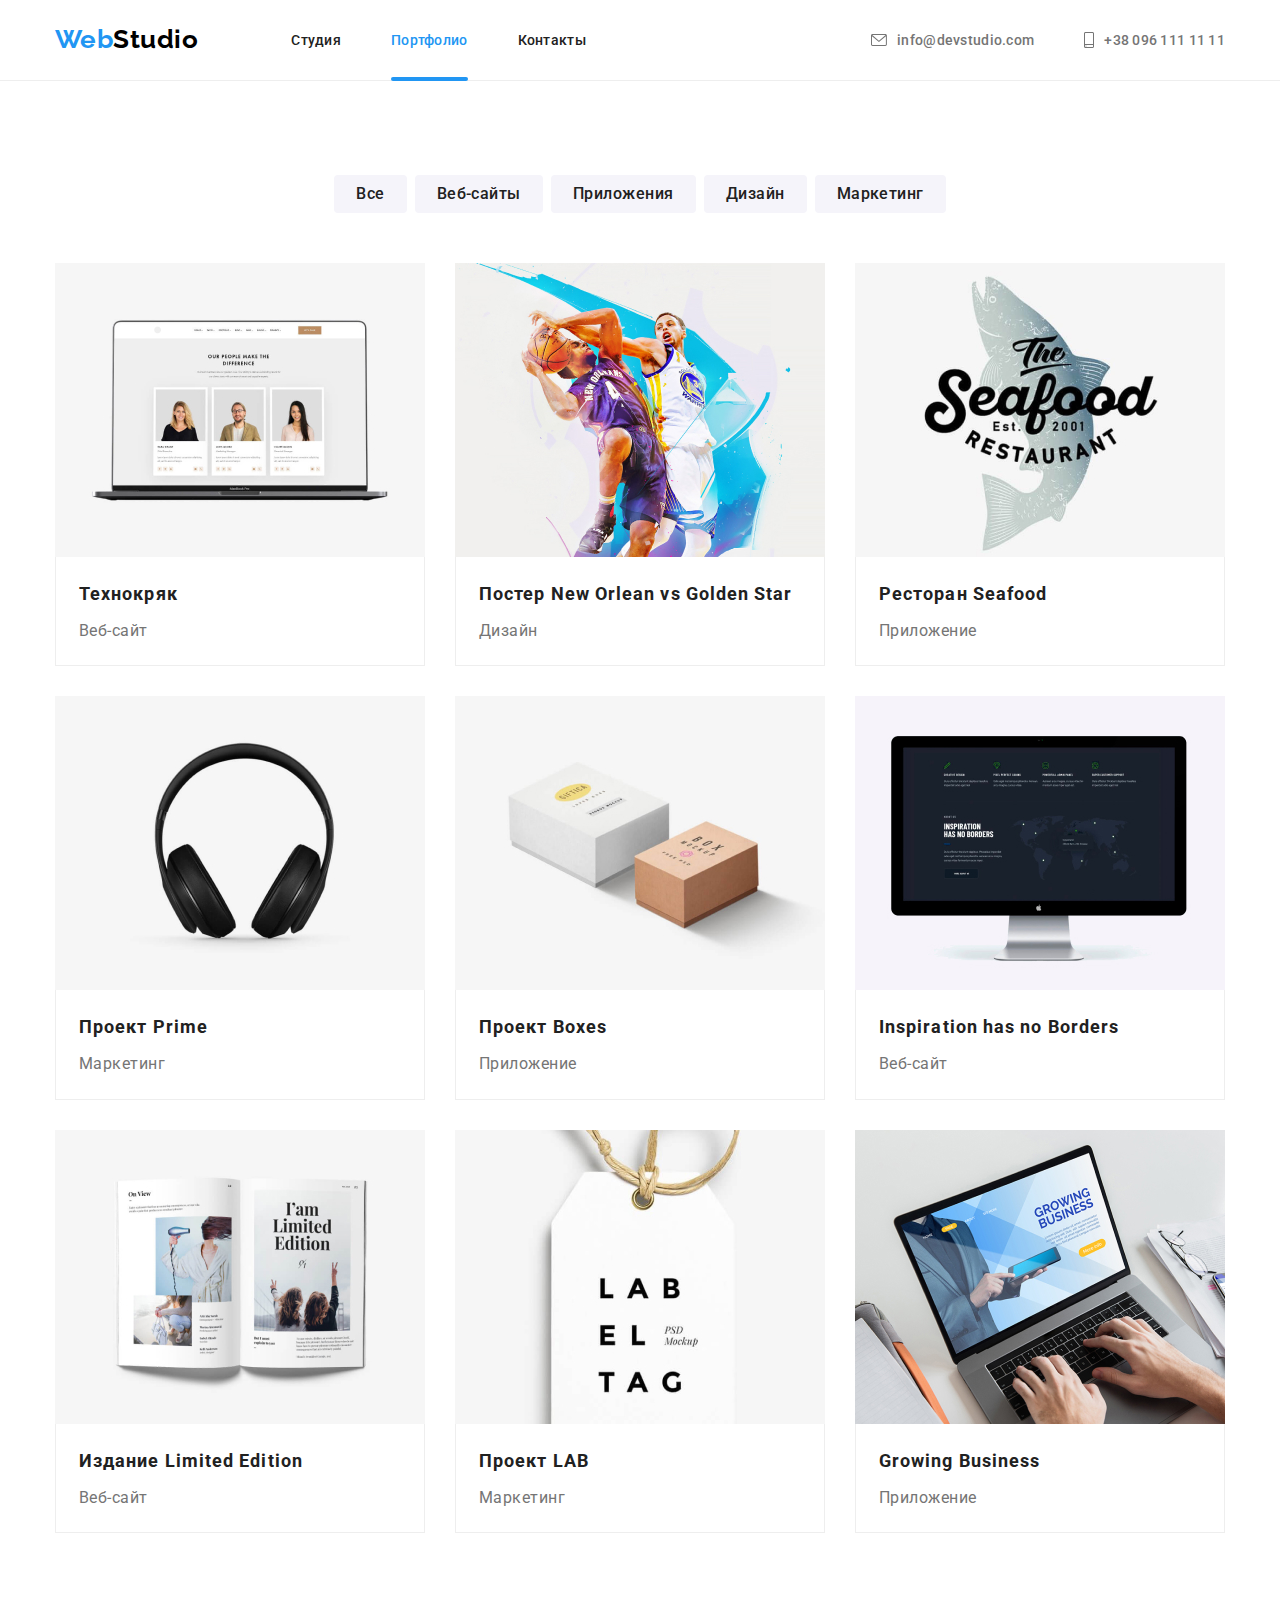
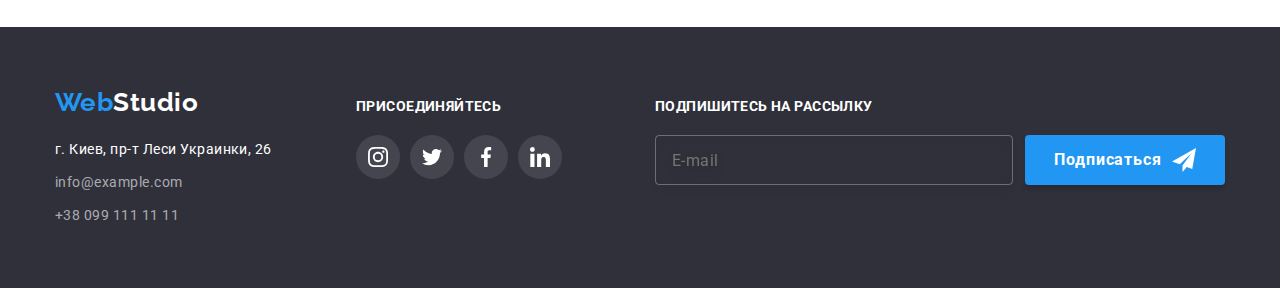
==== commit 79712c40: "HW-7" ====
--- a/portfolio.html
+++ b/portfolio.html
@@ -13,7 +13,7 @@
       href="https://cdnjs.cloudflare.com/ajax/libs/modern-normalize/1.1.0/modern-normalize.min.css"
     />
     <!--<link href="./css/styles.css" rel="stylesheet" />-->
-    <link rel="stylesheet" href="./dist/css/main.min.css" />
+    <link rel="stylesheet" href="./css/main.css" />
     <title>Portfolio</title>
   </head>
   <body>
--- a/css/main.css
+++ b/css/main.css
@@ -0,0 +1,1025 @@
+/*@import "./vars";*/
+html {
+  -webkit-box-sizing: border-box;
+          box-sizing: border-box;
+}
+
+*,
+*::before,
+*::after {
+  -webkit-box-sizing: inherit;
+          box-sizing: inherit;
+}
+
+:root {
+  --text-primary: #212121;
+  --text-secondary: #757575;
+  --accent: #2196f3;
+  --logo-primary: #000000;
+  --background-primary: #ffffff;
+  --background-secondary: #2f303a;
+  --background-section: #f5f4fa;
+  --background-doing: rgba(47, 48, 58, 0.8);
+  --background-social-footer: rgba(255, 255, 255, 0.1);
+  --backdrop-color: rgba(0, 0, 0, 0.2);
+  --portfolio-overlay: rgba(33, 150, 243, 0.9);
+  --footer-contacts: rgba(255, 255, 255, 0.6);
+  --border-color: #eeeeee;
+  --icon-color: #afb1b8;
+  --modal-icon-border: rgba(0, 0, 0, 0.1);
+  --modal-input-border: rgba(33, 33, 33, 0.2);
+  --border-form: rgba(255, 255, 255, 0.3);
+  --modal-placeholder-text: rgba(117, 117, 117, 0.5);
+}
+
+/*--------------------Reset styles--------------------*/
+h1,
+h2,
+h3,
+h4,
+h5,
+h6,
+p {
+  margin: 0;
+}
+
+ul {
+  margin: 0;
+  padding: 0;
+  list-style: none;
+}
+
+button {
+  cursor: pointer;
+  border: 0;
+}
+
+img {
+  display: block;
+}
+
+address {
+  font-style: normal;
+}
+
+a {
+  text-decoration: none;
+  font-weight: normal;
+}
+
+.container {
+  width: 1200px;
+  padding: 0 15px;
+  margin: 0 auto;
+}
+
+.section {
+  padding: 94px 0;
+}
+
+body {
+  background-color: var(--background-primary);
+  font-family: Roboto, sans-serif;
+  font-style: normal;
+  font-weight: normal;
+  letter-spacing: 0.03em;
+}
+
+/*--------------------HEADER--------------------*/
+.header-section {
+  border-bottom: 1px solid var(--border-color);
+}
+
+.header-items {
+  display: -webkit-box;
+  display: -ms-flexbox;
+  display: flex;
+  -webkit-box-align: center;
+      -ms-flex-align: center;
+          align-items: center;
+}
+
+.logo-items {
+  font-family: Raleway, sans-serif;
+  font-weight: 700;
+  font-size: 26px;
+  line-height: 1.2;
+}
+
+.logo-web {
+  color: var(--accent);
+}
+
+.logo-studio-header {
+  color: var(--logo-primary);
+}
+
+.header-section .contact-list {
+  display: -webkit-box;
+  display: -ms-flexbox;
+  display: flex;
+  margin-left: auto;
+}
+
+.navigation {
+  margin-left: 93px;
+}
+
+.nav-list {
+  display: -webkit-box;
+  display: -ms-flexbox;
+  display: flex;
+}
+
+.nav-item {
+  position: relative;
+}
+
+.nav-link {
+  color: var(--text-primary);
+  font-family: inherit;
+  font-weight: 500;
+  font-size: 14px;
+  line-height: 1.15;
+  letter-spacing: 0.02em;
+  -webkit-transition: color 250ms linear;
+  transition: color 250ms linear;
+  display: block;
+  padding: 32px 0;
+}
+
+.nav-link:hover,
+.nav-link:focus,
+.nav-link.current {
+  color: var(--accent);
+}
+
+.nav-item:not(:last-child) {
+  margin-right: 50px;
+}
+
+.nav-link.current::after {
+  content: '';
+  width: 100%;
+  height: 4px;
+  background: var(--accent);
+  position: absolute;
+  left: 0;
+  bottom: -1px;
+  border-radius: 2px;
+}
+
+.contact-item:not(:last-child) {
+  margin-right: 50px;
+}
+
+.contact-link {
+  color: var(--text-secondary);
+  font-family: inherit;
+  font-style: normal;
+  font-weight: 500;
+  font-size: 14px;
+  line-height: 1.15;
+  letter-spacing: 0.02em;
+  -webkit-transition: color 250ms cubic-bezier(0.4, 0, 0.2, 1);
+  transition: color 250ms cubic-bezier(0.4, 0, 0.2, 1);
+  display: -webkit-box;
+  display: -ms-flexbox;
+  display: flex;
+  -webkit-box-align: center;
+      -ms-flex-align: center;
+          align-items: center;
+}
+
+.contact-link:hover,
+.contact-link:focus {
+  color: var(--accent);
+}
+
+.contanct-icon {
+  margin-right: 10px;
+  cursor: pointer;
+  fill: currentColor;
+}
+
+/*--------------------HERO--------------------*/
+.hero {
+  background-color: #c4c4c4;
+  padding: 200px 0;
+  text-align: center;
+  width: 1600px;
+  margin: 0 auto;
+  background-image: -webkit-gradient(linear, left top, right top, from(rgba(47, 48, 58, 0.4)), to(rgba(47, 48, 58, 0.4))), url("../images/hero.jpg");
+  background-image: linear-gradient(to right, rgba(47, 48, 58, 0.4), rgba(47, 48, 58, 0.4)), url("../images/hero.jpg");
+  background-position: center;
+  background-repeat: no-repeat;
+}
+
+.hero-title {
+  color: var(--background-primary);
+  font-weight: 900;
+  font-size: 44px;
+  line-height: 1.4;
+  letter-spacing: 0.09em;
+  text-transform: uppercase;
+  margin-bottom: 30px;
+}
+
+.primary-button {
+  color: var(--background-primary);
+  background-color: var(--accent);
+  font-family: inherit;
+  font-weight: 700;
+  font-size: 16px;
+  line-height: 1.9;
+  letter-spacing: 0.06em;
+  -webkit-box-shadow: 0px 4px 4px rgba(0, 0, 0, 0.15);
+          box-shadow: 0px 4px 4px rgba(0, 0, 0, 0.15);
+  border-radius: 4px;
+  min-width: 200px;
+  height: 50px;
+  display: -webkit-box;
+  display: -ms-flexbox;
+  display: flex;
+  -webkit-box-align: center;
+      -ms-flex-align: center;
+          align-items: center;
+  -webkit-box-pack: center;
+      -ms-flex-pack: center;
+          justify-content: center;
+  margin-left: auto;
+  margin-right: auto;
+}
+
+/*--------------------FEATURES--------------------*/
+.main-title {
+  color: var(--text-primary);
+  font-weight: 700;
+  font-size: 36px;
+  line-height: 1.2;
+  text-align: center;
+  margin-bottom: 50px;
+}
+
+.features {
+  padding-top: 94px;
+}
+
+.features-list {
+  display: -webkit-box;
+  display: -ms-flexbox;
+  display: flex;
+  -webkit-box-pack: justify;
+      -ms-flex-pack: justify;
+          justify-content: space-between;
+}
+
+.feature-item {
+  width: 270px;
+}
+
+.feature-item-block {
+  display: -webkit-box;
+  display: -ms-flexbox;
+  display: flex;
+  -webkit-box-pack: center;
+      -ms-flex-pack: center;
+          justify-content: center;
+  padding: 25px 0;
+  background-color: var(--background-section);
+  margin-bottom: 30px;
+  border-radius: 4px;
+}
+
+.item-title {
+  color: var(--text-primary);
+  font-weight: 700;
+  font-size: 14px;
+  line-height: 1.15;
+  margin-bottom: 10px;
+}
+
+.item-discription {
+  color: var(--text-secondary);
+  font-size: 14px;
+  line-height: 1.7;
+}
+
+/*--------------------DOIN--------------------*/
+.doing-img {
+  display: -webkit-box;
+  display: -ms-flexbox;
+  display: flex;
+  -webkit-box-pack: justify;
+      -ms-flex-pack: justify;
+          justify-content: space-between;
+}
+
+.doing-img-item {
+  position: relative;
+}
+
+.doing-block {
+  display: -webkit-box;
+  display: -ms-flexbox;
+  display: flex;
+  -webkit-box-pack: center;
+      -ms-flex-pack: center;
+          justify-content: center;
+  padding: 27px 0;
+  background-color: var(--background-doing);
+  width: 100%;
+  position: absolute;
+  left: 0;
+  bottom: 0;
+}
+
+.doing-title {
+  color: var(--background-primary);
+  font-family: inherit;
+  font-weight: 400;
+  font-size: 14px;
+  line-height: 1.14;
+  letter-spacing: 0.03em;
+}
+
+/*--------------------TEAM--------------------*/
+.team {
+  background-color: var(--background-section);
+}
+
+.team-list {
+  display: -webkit-box;
+  display: -ms-flexbox;
+  display: flex;
+  -webkit-box-pack: justify;
+      -ms-flex-pack: justify;
+          justify-content: space-between;
+}
+
+.team-item {
+  background-color: var(--background-primary);
+  -webkit-box-shadow: 0px 1px 3px rgba(0, 0, 0, 0.12), 0px 1px 1px rgba(0, 0, 0, 0.14), 0px 2px 1px rgba(0, 0, 0, 0.2);
+          box-shadow: 0px 1px 3px rgba(0, 0, 0, 0.12), 0px 1px 1px rgba(0, 0, 0, 0.14), 0px 2px 1px rgba(0, 0, 0, 0.2);
+  border-radius: 0px 0px 4px 4px;
+}
+
+.team-title {
+  padding: 30px 0;
+}
+
+.team-member {
+  color: var(--text-primary);
+  font-weight: 500;
+  font-size: 16px;
+  line-height: 1.2;
+  text-align: center;
+}
+
+.position-member {
+  color: var(--text-secondary);
+  font-size: 16px;
+  line-height: 1.2;
+  text-align: center;
+  margin-top: 10px;
+}
+
+.team-social-list {
+  display: -webkit-box;
+  display: -ms-flexbox;
+  display: flex;
+  -webkit-box-pack: center;
+      -ms-flex-pack: center;
+          justify-content: center;
+  margin-top: 16px;
+}
+
+.team-social-item {
+  width: 44px;
+  height: 44px;
+}
+
+.team-social-item:not(:last-child) {
+  margin-right: 10px;
+}
+
+.team-social-link {
+  width: 100%;
+  height: 100%;
+  border-radius: 50%;
+  display: -webkit-box;
+  display: -ms-flexbox;
+  display: flex;
+  -webkit-box-align: center;
+      -ms-flex-align: center;
+          align-items: center;
+  -webkit-box-pack: center;
+      -ms-flex-pack: center;
+          justify-content: center;
+  background-color: var(--background-primary);
+  color: var(--icon-color);
+  -webkit-transition: color 250ms cubic-bezier(0.4, 0, 0.2, 1), background-color 250ms cubic-bezier(0.4, 0, 0.2, 1);
+  transition: color 250ms cubic-bezier(0.4, 0, 0.2, 1), background-color 250ms cubic-bezier(0.4, 0, 0.2, 1);
+}
+
+.team-social-link:hover,
+.team-social-link:focus {
+  background-color: var(--accent);
+  color: var(--background-primary);
+}
+
+.team-social-icon {
+  fill: currentColor;
+}
+
+/*--------------------CUSTOMERS--------------------*/
+.customers-list {
+  display: -webkit-box;
+  display: -ms-flexbox;
+  display: flex;
+}
+
+.customers-item:not(:last-child) {
+  margin-right: 30px;
+}
+
+.customers-link {
+  display: -webkit-box;
+  display: -ms-flexbox;
+  display: flex;
+  -webkit-box-align: center;
+      -ms-flex-align: center;
+          align-items: center;
+  -webkit-box-pack: center;
+      -ms-flex-pack: center;
+          justify-content: center;
+  width: 170px;
+  height: 92px;
+  border: 1px solid var(--icon-color);
+  border-radius: 4px;
+  background-color: var(--background-primary);
+  color: var(--icon-color);
+  -webkit-transition: color 250ms cubic-bezier(0.4, 0, 0.2, 1), background-color 250ms cubic-bezier(0.4, 0, 0.2, 1);
+  transition: color 250ms cubic-bezier(0.4, 0, 0.2, 1), background-color 250ms cubic-bezier(0.4, 0, 0.2, 1);
+}
+
+.customers-link:hover,
+.customers-link:focus {
+  border-color: var(--accent);
+  color: var(--accent);
+}
+
+.customers-icon {
+  fill: currentColor;
+}
+
+/*--------------------FOOTER--------------------*/
+.footer-section {
+  background-color: var(--background-secondary);
+  padding: 60px 0;
+  display: -webkit-box;
+  display: -ms-flexbox;
+  display: flex;
+  -webkit-box-align: center;
+      -ms-flex-align: center;
+          align-items: center;
+}
+
+.footer-section .container {
+  display: -webkit-box;
+  display: -ms-flexbox;
+  display: flex;
+}
+
+.logo-studio-footer {
+  color: var(--background-primary);
+}
+
+address {
+  margin-top: 20px;
+  width: 231px;
+}
+
+.footer-contact-item:not(:first-child) {
+  margin-top: 9px;
+}
+
+.link-map {
+  color: var(--background-primary);
+  -webkit-transition: color 250ms cubic-bezier(0.4, 0, 0.2, 1);
+  transition: color 250ms cubic-bezier(0.4, 0, 0.2, 1);
+}
+
+.footer-contact-link {
+  color: var(--footer-contacts);
+  -webkit-transition: color 250ms cubic-bezier(0.4, 0, 0.2, 1);
+  transition: color 250ms cubic-bezier(0.4, 0, 0.2, 1);
+}
+
+.link-map,
+.footer-contact-link {
+  font-family: inherit;
+  font-style: normal;
+  font-weight: 400;
+  font-size: 14px;
+  line-height: 1.7;
+}
+
+.link-map:hover,
+.link-map:focus,
+.footer-contact-link:hover,
+.footer-contact-link:focus {
+  color: var(--accent);
+}
+
+.footer-title {
+  color: var(--background-primary);
+  font-family: inherit;
+  font-style: normal;
+  font-weight: 700;
+  font-size: 14px;
+  line-height: 1.14;
+  letter-spacing: 0.03em;
+  text-transform: uppercase;
+  margin-bottom: 20px;
+}
+
+.social {
+  margin-left: 70px;
+  padding-top: 12px;
+}
+
+.social-list {
+  display: -webkit-box;
+  display: -ms-flexbox;
+  display: flex;
+  margin-top: 20px;
+}
+
+.social-item {
+  width: 44px;
+  height: 44px;
+}
+
+.social-item:not(:last-child) {
+  margin-right: 10px;
+}
+
+.social-link {
+  width: 100%;
+  height: 100%;
+  border-radius: 50%;
+  display: -webkit-box;
+  display: -ms-flexbox;
+  display: flex;
+  -webkit-box-align: center;
+      -ms-flex-align: center;
+          align-items: center;
+  -webkit-box-pack: center;
+      -ms-flex-pack: center;
+          justify-content: center;
+  background-color: var(--background-social-footer);
+  color: var(--background-primary);
+  -webkit-transition: color 250ms cubic-bezier(0.4, 0, 0.2, 1), background-color 250ms cubic-bezier(0.4, 0, 0.2, 1);
+  transition: color 250ms cubic-bezier(0.4, 0, 0.2, 1), background-color 250ms cubic-bezier(0.4, 0, 0.2, 1);
+}
+
+.social-link:hover,
+.social-link:focus {
+  background-color: var(--accent);
+  color: var(--background-primary);
+}
+
+.social-icon {
+  fill: currentColor;
+}
+
+.footer-form {
+  margin-left: auto;
+  padding-top: 12px;
+}
+
+.footer-form-item {
+  display: -webkit-box;
+  display: -ms-flexbox;
+  display: flex;
+  -webkit-box-pack: justify;
+      -ms-flex-pack: justify;
+          justify-content: space-between;
+}
+
+.footer-form-email {
+  font-family: inherit;
+  font-size: 16px;
+  line-height: 1.25;
+  color: var(--footer-contacts);
+  letter-spacing: 0.03em;
+  width: 358px;
+  height: 50px;
+  padding-left: 16px;
+  margin-right: 12px;
+  border: 1px solid var(--border-form);
+  -webkit-box-sizing: border-box;
+          box-sizing: border-box;
+  -webkit-filter: drop-shadow(0px 4px 4px rgba(0, 0, 0, 0.15));
+          filter: drop-shadow(0px 4px 4px rgba(0, 0, 0, 0.15));
+  border-radius: 4px;
+  background-color: transparent;
+}
+
+.footer-form-icon {
+  margin-left: 10px;
+}
+
+/*--------------------SECONDARY BUTTONS-------------------- */
+.buttons-list {
+  -webkit-box-sizing: border-box;
+          box-sizing: border-box;
+  display: -webkit-box;
+  display: -ms-flexbox;
+  display: flex;
+  -webkit-box-pack: center;
+      -ms-flex-pack: center;
+          justify-content: center;
+  margin-bottom: 50px;
+}
+
+.buttons-item:not(:last-child) {
+  margin-right: 8px;
+}
+
+.secondary-button {
+  color: var(--text-primary);
+  background-color: var(--background-section);
+  font-family: inherit;
+  font-weight: 500;
+  font-size: 16px;
+  line-height: 1.63;
+  letter-spacing: 0.03em;
+  display: inline-block;
+  height: 38px;
+  padding: 6px 22px;
+  border-radius: 4px;
+  -webkit-transition: color 250ms cubic-bezier(0.4, 0, 0.2, 1), background-color 250ms cubic-bezier(0.4, 0, 0.2, 1);
+  transition: color 250ms cubic-bezier(0.4, 0, 0.2, 1), background-color 250ms cubic-bezier(0.4, 0, 0.2, 1);
+}
+
+.secondary-button:hover,
+.secondary-button:focus {
+  color: var(--background-primary);
+  background-color: var(--accent);
+  -webkit-box-shadow: 0px 3px 1px rgba(0, 0, 0, 0.1), 0px 1px 2px rgba(0, 0, 0, 0.08), 0px 2px 2px rgba(0, 0, 0, 0.12);
+          box-shadow: 0px 3px 1px rgba(0, 0, 0, 0.1), 0px 1px 2px rgba(0, 0, 0, 0.08), 0px 2px 2px rgba(0, 0, 0, 0.12);
+  border-radius: 4px;
+}
+
+/*--------------------PORTFOLIO--------------------*/
+.portfolio-list {
+  display: -webkit-box;
+  display: -ms-flexbox;
+  display: flex;
+  -ms-flex-wrap: wrap;
+      flex-wrap: wrap;
+}
+
+.portfolio-item {
+  width: 370px;
+  margin-right: 30px;
+  margin-bottom: 30px;
+  -webkit-transition: color 250ms cubic-bezier(0.4, 0, 0.2, 1), background-color 250ms cubic-bezier(0.4, 0, 0.2, 1);
+  transition: color 250ms cubic-bezier(0.4, 0, 0.2, 1), background-color 250ms cubic-bezier(0.4, 0, 0.2, 1);
+  cursor: pointer;
+}
+
+.portfolio-item:nth-last-child(-n + 3) {
+  margin-bottom: 0;
+}
+
+.portfolio-item:nth-child(3n) {
+  margin-right: 0;
+}
+
+.portfolio-overlay {
+  position: relative;
+  overflow: hidden;
+  cursor: pointer;
+}
+
+.portfolio-text-overlay {
+  position: absolute;
+  top: 0;
+  left: 0;
+  padding: 63px 24px;
+  height: 100%;
+  background-color: var(--portfolio-overlay);
+  -webkit-transition: -webkit-transform 250ms cubic-bezier(0.4, 0, 0.2, 1);
+  transition: -webkit-transform 250ms cubic-bezier(0.4, 0, 0.2, 1);
+  transition: transform 250ms cubic-bezier(0.4, 0, 0.2, 1);
+  transition: transform 250ms cubic-bezier(0.4, 0, 0.2, 1), -webkit-transform 250ms cubic-bezier(0.4, 0, 0.2, 1);
+  -webkit-transform: translateY(100%);
+          transform: translateY(100%);
+}
+
+.portfolio-text {
+  font-size: 18px;
+  line-height: 1.56;
+  color: var(--background-primary);
+}
+
+.portfolio-text-wraper {
+  padding: 19px 23px;
+  border: 1px solid var(--border-color);
+  border-top: none;
+}
+
+.portfolio-item-title {
+  color: var(--text-primary);
+  font-weight: 700;
+  font-size: 18px;
+  line-height: 2;
+  letter-spacing: 0.06em;
+}
+
+.portfolio-item-discription {
+  color: var(--text-secondary);
+  font-size: 16px;
+  line-height: 1.9;
+  margin-top: 4px;
+}
+
+.portfolio-item:hover,
+.portfolio-item:focus {
+  -webkit-box-sizing: border-box;
+          box-sizing: border-box;
+  -webkit-box-shadow: 0px 1px 1px rgba(0, 0, 0, 0.12), 0px 4px 4px rgba(0, 0, 0, 0.06), 1px 4px 6px rgba(0, 0, 0, 0.16);
+          box-shadow: 0px 1px 1px rgba(0, 0, 0, 0.12), 0px 4px 4px rgba(0, 0, 0, 0.06), 1px 4px 6px rgba(0, 0, 0, 0.16);
+}
+
+.portfolio-item:hover .portfolio-text-overlay {
+  -webkit-transform: translateY(0);
+          transform: translateY(0);
+}
+
+/* --------------------MODAL FORM-------------------- */
+.backdrop {
+  position: fixed;
+  top: 0;
+  left: 0;
+  width: 100vw;
+  height: 100vh;
+  background-color: var(--backdrop-color);
+  -webkit-transition: opacity 250ms cubic-bezier(0.4, 0, 0.2, 1), visibility 250ms cubic-bezier(0.4, 0, 0.2, 1);
+  transition: opacity 250ms cubic-bezier(0.4, 0, 0.2, 1), visibility 250ms cubic-bezier(0.4, 0, 0.2, 1);
+}
+
+.is-hidden {
+  visibility: hidden;
+  opacity: 0;
+  pointer-events: none;
+}
+
+.modal {
+  padding: 40px;
+  position: absolute;
+  top: 50%;
+  left: 50%;
+  min-width: 528px;
+  min-height: 581px;
+  background-color: var(--background-primary);
+  border-radius: 4px;
+  -webkit-box-shadow: 0px 1px 3px rgba(0, 0, 0, 0.12), 0px 1px 1px rgba(0, 0, 0, 0.14), 0px 2px 1px rgba(0, 0, 0, 0.2);
+          box-shadow: 0px 1px 3px rgba(0, 0, 0, 0.12), 0px 1px 1px rgba(0, 0, 0, 0.14), 0px 2px 1px rgba(0, 0, 0, 0.2);
+  -webkit-transform: scale(1) rotate(0) translate(-50%, -50%);
+          transform: scale(1) rotate(0) translate(-50%, -50%);
+  -webkit-transition: -webkit-transform 500ms cubic-bezier(0.4, 0, 0.2, 1);
+  transition: -webkit-transform 500ms cubic-bezier(0.4, 0, 0.2, 1);
+  transition: transform 500ms cubic-bezier(0.4, 0, 0.2, 1);
+  transition: transform 500ms cubic-bezier(0.4, 0, 0.2, 1), -webkit-transform 500ms cubic-bezier(0.4, 0, 0.2, 1);
+}
+
+.backdrop .is-hidden .modal {
+  -webkit-transform: scale(1.5) rotate(90deg);
+          transform: scale(1.5) rotate(90deg);
+}
+
+.button-modal {
+  position: absolute;
+  top: 8px;
+  right: 8px;
+  width: 30px;
+  height: 30px;
+  border-radius: 50%;
+  background-color: transparent;
+  border: 1px solid var(--modal-icon-border);
+  display: -webkit-box;
+  display: -ms-flexbox;
+  display: flex;
+  -webkit-box-align: center;
+      -ms-flex-align: center;
+          align-items: center;
+  -webkit-transition: color 250ms cubic-bezier(0.4, 0, 0.2, 1);
+  transition: color 250ms cubic-bezier(0.4, 0, 0.2, 1);
+  fill: currentColor;
+}
+
+.button-modal:hover,
+.button-modal:focus {
+  color: var(--accent);
+}
+
+.modal-title {
+  font-weight: 700;
+  font-size: 20px;
+  line-height: 1.15;
+  text-align: center;
+  letter-spacing: 0.03em;
+  color: var(--text-primary);
+  margin-bottom: 12px;
+}
+
+.input-field {
+  margin-bottom: 10px;
+}
+
+.modal-input-title {
+  font-weight: normal;
+  font-size: 12px;
+  line-height: 1.17;
+  letter-spacing: 0.01em;
+  color: var(--text-secondary);
+  display: block;
+  margin-bottom: 4px;
+}
+
+.input-group-apsolute {
+  position: relative;
+}
+
+.modal-input {
+  background-color: transparent;
+  width: 100%;
+  height: 40px;
+  padding: 12px 16px 12px 42px;
+  cursor: pointer;
+  border: 1px solid var(--modal-input-border);
+  -webkit-box-sizing: border-box;
+          box-sizing: border-box;
+  border-radius: 4px;
+  outline: none;
+  -webkit-transition: border 250ms cubic-bezier(0.4, 0, 0.2, 1);
+  transition: border 250ms cubic-bezier(0.4, 0, 0.2, 1);
+}
+
+.modal-icon {
+  fill: currentColor;
+  -webkit-transition: fill 250ms cubic-bezier(0.4, 0, 0.2, 1);
+  transition: fill 250ms cubic-bezier(0.4, 0, 0.2, 1);
+}
+
+.modal-input:focus {
+  border-color: var(--accent);
+}
+
+.modal-input:focus + .modal-icon {
+  fill: var(--accent);
+}
+
+.textarea-field {
+  display: -webkit-box;
+  display: -ms-flexbox;
+  display: flex;
+  -webkit-box-orient: vertical;
+  -webkit-box-direction: normal;
+      -ms-flex-direction: column;
+          flex-direction: column;
+}
+
+.textarea-field:last-child {
+  margin-bottom: 10px;
+}
+
+.modal-comment {
+  border: 1px solid var(--modal-input-border);
+  -webkit-box-sizing: border-box;
+          box-sizing: border-box;
+  border-radius: 4px;
+  outline: none;
+  resize: none;
+  -webkit-transition: border 250ms cubic-bezier(0.4, 0, 0.2, 1);
+  transition: border 250ms cubic-bezier(0.4, 0, 0.2, 1);
+  width: 100%;
+  height: 120px;
+  padding: 12px 16px;
+  cursor: pointer;
+}
+
+.modal-comment:focus {
+  border-color: var(--accent);
+}
+
+.modal-input::-webkit-input-placeholder,
+.modal-comment::-webkit-input-placeholder {
+  font-weight: normal;
+  font-size: 12px;
+  line-height: 1.17;
+  letter-spacing: 0.01em;
+  color: var(--modal-placeholder-text);
+}
+
+.modal-input:-ms-input-placeholder,
+.modal-comment:-ms-input-placeholder {
+  font-weight: normal;
+  font-size: 12px;
+  line-height: 1.17;
+  letter-spacing: 0.01em;
+  color: var(--modal-placeholder-text);
+}
+
+.modal-input::-ms-input-placeholder,
+.modal-comment::-ms-input-placeholder {
+  font-weight: normal;
+  font-size: 12px;
+  line-height: 1.17;
+  letter-spacing: 0.01em;
+  color: var(--modal-placeholder-text);
+}
+
+.modal-input::placeholder,
+.modal-comment::placeholder {
+  font-weight: normal;
+  font-size: 12px;
+  line-height: 1.17;
+  letter-spacing: 0.01em;
+  color: var(--modal-placeholder-text);
+}
+
+.modal-icon {
+  position: absolute;
+  left: 11px;
+  top: 50%;
+  -webkit-transform: translateY(-50%);
+          transform: translateY(-50%);
+}
+
+.checkbox-field {
+  margin-top: 20px;
+  margin-bottom: 30px;
+  display: -webkit-box;
+  display: -ms-flexbox;
+  display: flex;
+  -webkit-box-align: center;
+      -ms-flex-align: center;
+          align-items: center;
+  -webkit-box-pack: center;
+      -ms-flex-pack: center;
+          justify-content: center;
+}
+
+.modal-checkbox-text {
+  display: -webkit-box;
+  display: -ms-flexbox;
+  display: flex;
+  -webkit-box-align: center;
+      -ms-flex-align: center;
+          align-items: center;
+  cursor: pointer;
+}
+
+.modal-check-icon {
+  width: 16px;
+  height: 15px;
+  border: 2px solid var(--text-primary);
+  border-radius: 2px;
+  fill: transparent;
+  margin-right: 8px;
+  cursor: pointer;
+}
+
+.modal-checkbox-text-primary {
+  font-weight: normal;
+  font-size: 14px;
+  line-height: 1.71;
+  letter-spacing: 0.03em;
+  color: var(--text-secondary);
+}
+
+.modal-checkbox-text-accent {
+  font-weight: normal;
+  font-size: 14px;
+  line-height: 1.71;
+  letter-spacing: 0.03em;
+  -webkit-text-decoration-line: underline;
+          text-decoration-line: underline;
+  color: var(--accent);
+  text-decoration-skip-ink: none;
+}
+
+.modal-check:checked + .modal-checkbox-text .modal-check-icon {
+  background-color: var(--accent);
+  border: none;
+}
+
+.modal-check:checked + .modal-checkbox-text .modal-check-icon {
+  fill: var(--background-primary);
+}
+/*# sourceMappingURL=main.css.map */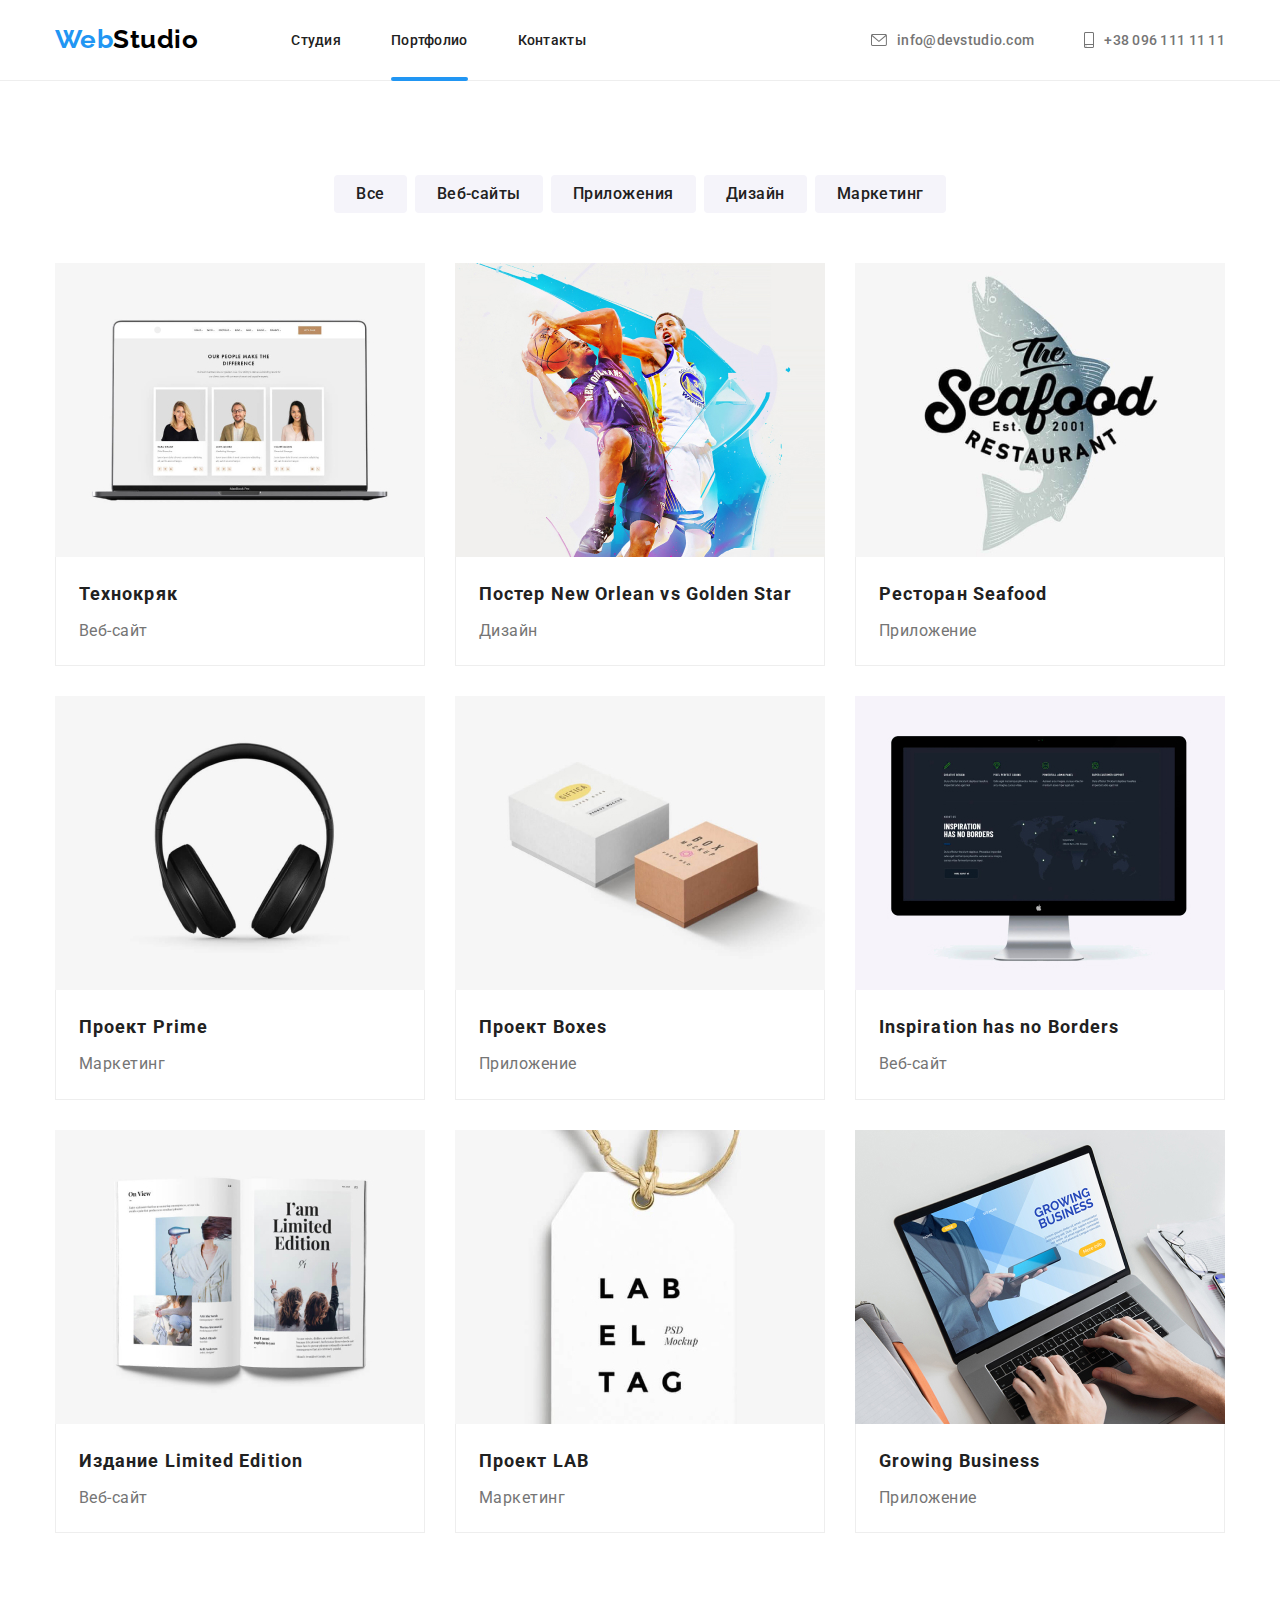
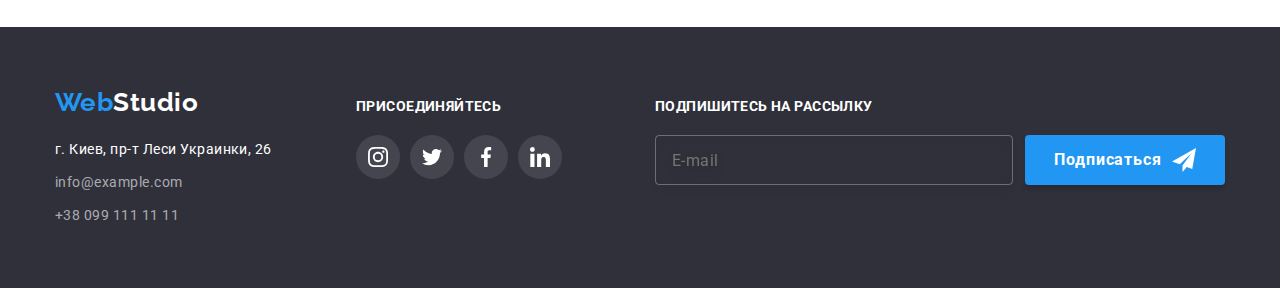
==== commit 2be332f2: "HW-7" ====
--- a/portfolio.html
+++ b/portfolio.html
@@ -13,40 +13,39 @@
       href="https://cdnjs.cloudflare.com/ajax/libs/modern-normalize/1.1.0/modern-normalize.min.css"
     />
     <!--<link href="./css/styles.css" rel="stylesheet" />-->
-    <link rel="stylesheet" href="./css/main.css" />
+    <link rel="stylesheet" href="./css/main.min.css" />
     <title>Portfolio</title>
   </head>
   <body>
     <!--Верхняя линия-->
     <header class="header-section">
-      <div class="container header-items">
-        <a class="logo-items" href="./index.html">
-          <span class="logo-web" lang="en">Web</span
-          ><span class="logo-studio-header" lang="en">Studio</span>
+      <div class="container header-section__items">
+        <a class="logo logo__primary" href="./index.html">
+          <span class="logo__web" lang="en">Web</span>Studio
         </a>
-        <nav class="navigation">
-          <ul class="nav-list">
-            <li class="nav-item">
-              <a class="nav-link" href="./index.html">Студия</a>
-            </li>
-            <li class="nav-item">
-              <a class="nav-link current" href="./portfolio.html">Портфолио</a>
-            </li>
-            <li class="nav-item"><a class="nav-link" href="">Контакты</a></li>
+        <nav class="nav">
+          <ul class="nav__list">
+            <li class="nav__item">
+              <a class="nav__link" href="./index.html">Студия</a>
+            </li>
+            <li class="nav__item">
+              <a class="nav__link nav__link--current" href="./portfolio.html">Портфолио</a>
+            </li>
+            <li class="nav__item"><a class="nav__link" href="">Контакты</a></li>
           </ul>
         </nav>
-        <ul class="contact-list">
-          <li class="contact-item">
-            <a class="contact-link" href="mailto:info@devstudio.com">
-              <svg class="contanct-icon" width="16px" height="12px">
+        <ul class="header-section__contact contact-list">
+          <li class="contact-list__item">
+            <a class="contact-list__link" href="mailto:info@devstudio.com">
+              <svg class="contact-list__icon" width="16px" height="12px">
                 <use href="./images/icons.svg#icon-envelope"></use>
               </svg>
               info@devstudio.com
             </a>
           </li>
-          <li class="contact-item">
-            <a class="contact-link" href="tel:+380961111111">
-              <svg class="contanct-icon" width="10px" height="16px">
+          <li class="contact-list__item">
+            <a class="contact-list__link" href="tel:+380961111111">
+              <svg class="contact-list__icon" width="10px" height="16px">
                 <use href="./images/icons.svg#icon-smartphone"></use>
               </svg>
               +38 096 111 11 11
@@ -60,166 +59,166 @@
       <!--Шапка-->
       <section class="section">
         <div class="container">
-          <ul class="buttons-list">
-            <li class="buttons-item">
-              <button class="secondary-button" type="button">Все</button>
-            </li>
-            <li class="buttons-item">
-              <button class="secondary-button" type="button">Веб-сайты</button>
-            </li>
-            <li class="buttons-item">
-              <button class="secondary-button" type="button">Приложения</button>
-            </li>
-            <li class="buttons-item">
-              <button class="secondary-button" type="button">Дизайн</button>
-            </li>
-            <li class="buttons-item">
-              <button class="secondary-button" type="button">Маркетинг</button>
+          <ul class="filter-list">
+            <li class="filter-list__item">
+              <button class="button-secondary" type="button">Все</button>
+            </li>
+            <li class="filter-list__item">
+              <button class="button-secondary" type="button">Веб-сайты</button>
+            </li>
+            <li class="filter-list__item">
+              <button class="button-secondary" type="button">Приложения</button>
+            </li>
+            <li class="filter-list__item">
+              <button class="button-secondary" type="button">Дизайн</button>
+            </li>
+            <li class="filter-list__item">
+              <button class="button-secondary" type="button">Маркетинг</button>
             </li>
           </ul>
-          <ul class="portfolio-list">
-            <li class="portfolio-item">
-              <div class="portfolio-overlay">
+          <ul class="portfolio">
+            <li class="portfolio__item">
+              <div class="portfolio__overlay-wraper">
                 <img src="./images/img4.jpg" alt="Экран ноутбука с фото" width="370" />
-                <div class="portfolio-text-overlay">
-                  <p class="portfolio-text">
-                    Технокряк это современная площадка распространения коронавируса. Компании
-                    используют эту платформу для цифрового шпионажа и атак на защищённые сервера
-                    конкурентов.
-                  </p>
-                </div>
-              </div>
-              <div class="portfolio-text-wraper">
-                <h3 class="portfolio-item-title">Технокряк</h3>
-                <p class="portfolio-item-discription">Веб-сайт</p>
-              </div>
-            </li>
-            <li class="portfolio-item">
-              <div class="portfolio-overlay">
+                <div class="portfolio__overlay">
+                  <p class="portfolio__text">
+                    Технокряк это современная площадка распространения коронавируса. Компании
+                    используют эту платформу для цифрового шпионажа и атак на защищённые сервера
+                    конкурентов.
+                  </p>
+                </div>
+              </div>
+              <div class="portfolio__wraper">
+                <h3 class="portfolio__title">Технокряк</h3>
+                <p class="portfolio__discription">Веб-сайт</p>
+              </div>
+            </li>
+            <li class="portfolio__item">
+              <div class="portfolio__overlay-wraper">
                 <img src="./images/img5.jpg" alt="Экран ноутбука с фото" width="370" />
-                <div class="portfolio-text-overlay">
-                  <p class="portfolio-text">
-                    Технокряк это современная площадка распространения коронавируса. Компании
-                    используют эту платформу для цифрового шпионажа и атак на защищённые сервера
-                    конкурентов.
-                  </p>
-                </div>
-              </div>
-              <div class="portfolio-text-wraper">
-                <h3 class="portfolio-item-title">Постер New Orlean vs Golden Star</h3>
-                <p class="portfolio-item-discription">Дизайн</p>
-              </div>
-            </li>
-            <li class="portfolio-item">
-              <div class="portfolio-overlay">
+                <div class="portfolio__overlay">
+                  <p class="portfolio__text">
+                    Технокряк это современная площадка распространения коронавируса. Компании
+                    используют эту платформу для цифрового шпионажа и атак на защищённые сервера
+                    конкурентов.
+                  </p>
+                </div>
+              </div>
+              <div class="portfolio__wraper">
+                <h3 class="portfolio__title">Постер New Orlean vs Golden Star</h3>
+                <p class="portfolio__discription">Дизайн</p>
+              </div>
+            </li>
+            <li class="portfolio__item">
+              <div class="portfolio__overlay-wraper">
                 <img src="./images/img6.jpg" alt="Экран ноутбука с фото" width="370" />
-                <div class="portfolio-text-overlay">
-                  <p class="portfolio-text">
-                    Технокряк это современная площадка распространения коронавируса. Компании
-                    используют эту платформу для цифрового шпионажа и атак на защищённые сервера
-                    конкурентов.
-                  </p>
-                </div>
-              </div>
-              <div class="portfolio-text-wraper">
-                <h3 class="portfolio-item-title">Ресторан Seafood</h3>
-                <p class="portfolio-item-discription">Приложение</p>
-              </div>
-            </li>
-            <li class="portfolio-item">
-              <div class="portfolio-overlay">
+                <div class="portfolio__overlay">
+                  <p class="portfolio__text">
+                    Технокряк это современная площадка распространения коронавируса. Компании
+                    используют эту платформу для цифрового шпионажа и атак на защищённые сервера
+                    конкурентов.
+                  </p>
+                </div>
+              </div>
+              <div class="portfolio__wraper">
+                <h3 class="portfolio__title">Ресторан Seafood</h3>
+                <p class="portfolio__discription">Приложение</p>
+              </div>
+            </li>
+            <li class="portfolio__item">
+              <div class="portfolio__overlay-wraper">
                 <img src="./images/img7.jpg" alt="Экран ноутбука с фото" width="370" />
-                <div class="portfolio-text-overlay">
-                  <p class="portfolio-text">
-                    Технокряк это современная площадка распространения коронавируса. Компании
-                    используют эту платформу для цифрового шпионажа и атак на защищённые сервера
-                    конкурентов.
-                  </p>
-                </div>
-              </div>
-              <div class="portfolio-text-wraper">
-                <h3 class="portfolio-item-title">Проект Prime</h3>
-                <p class="portfolio-item-discription">Маркетинг</p>
-              </div>
-            </li>
-            <li class="portfolio-item">
-              <div class="portfolio-overlay">
+                <div class="portfolio__overlay">
+                  <p class="portfolio__text">
+                    Технокряк это современная площадка распространения коронавируса. Компании
+                    используют эту платформу для цифрового шпионажа и атак на защищённые сервера
+                    конкурентов.
+                  </p>
+                </div>
+              </div>
+              <div class="portfolio__wraper">
+                <h3 class="portfolio__title">Проект Prime</h3>
+                <p class="portfolio__discription">Маркетинг</p>
+              </div>
+            </li>
+            <li class="portfolio__item">
+              <div class="portfolio__overlay-wraper">
                 <img src="./images/img8.jpg" alt="Экран ноутбука с фото" width="370" />
-                <div class="portfolio-text-overlay">
-                  <p class="portfolio-text">
-                    Технокряк это современная площадка распространения коронавируса. Компании
-                    используют эту платформу для цифрового шпионажа и атак на защищённые сервера
-                    конкурентов.
-                  </p>
-                </div>
-              </div>
-              <div class="portfolio-text-wraper">
-                <h3 class="portfolio-item-title">Проект Boxes</h3>
-                <p class="portfolio-item-discription">Приложение</p>
-              </div>
-            </li>
-            <li class="portfolio-item">
-              <div class="portfolio-overlay">
+                <div class="portfolio__overlay">
+                  <p class="portfolio__text">
+                    Технокряк это современная площадка распространения коронавируса. Компании
+                    используют эту платформу для цифрового шпионажа и атак на защищённые сервера
+                    конкурентов.
+                  </p>
+                </div>
+              </div>
+              <div class="portfolio__wraper">
+                <h3 class="portfolio__title">Проект Boxes</h3>
+                <p class="portfolio__discription">Приложение</p>
+              </div>
+            </li>
+            <li class="portfolio__item">
+              <div class="portfolio__overlay-wraper">
                 <img src="./images/img9.jpg" alt="Экран ноутбука с фото" width="370" />
-                <div class="portfolio-text-overlay">
-                  <p class="portfolio-text">
-                    Технокряк это современная площадка распространения коронавируса. Компании
-                    используют эту платформу для цифрового шпионажа и атак на защищённые сервера
-                    конкурентов.
-                  </p>
-                </div>
-              </div>
-              <div class="portfolio-text-wraper">
-                <h3 class="portfolio-item-title">Inspiration has no Borders</h3>
-                <p class="portfolio-item-discription">Веб-сайт</p>
-              </div>
-            </li>
-            <li class="portfolio-item">
-              <div class="portfolio-overlay">
+                <div class="portfolio__overlay">
+                  <p class="portfolio__text">
+                    Технокряк это современная площадка распространения коронавируса. Компании
+                    используют эту платформу для цифрового шпионажа и атак на защищённые сервера
+                    конкурентов.
+                  </p>
+                </div>
+              </div>
+              <div class="portfolio__wraper">
+                <h3 class="portfolio__title">Inspiration has no Borders</h3>
+                <p class="portfolio__discription">Веб-сайт</p>
+              </div>
+            </li>
+            <li class="portfolio__item">
+              <div class="portfolio__overlay-wraper">
                 <img src="./images/img10.jpg" alt="Экран ноутбука с фото" width="370" />
-                <div class="portfolio-text-overlay">
-                  <p class="portfolio-text">
-                    Технокряк это современная площадка распространения коронавируса. Компании
-                    используют эту платформу для цифрового шпионажа и атак на защищённые сервера
-                    конкурентов.
-                  </p>
-                </div>
-              </div>
-              <div class="portfolio-text-wraper">
-                <h3 class="portfolio-item-title">Издание Limited Edition</h3>
-                <p class="portfolio-item-discription">Веб-сайт</p>
-              </div>
-            </li>
-            <li class="portfolio-item">
-              <div class="portfolio-overlay">
+                <div class="portfolio__overlay">
+                  <p class="portfolio__text">
+                    Технокряк это современная площадка распространения коронавируса. Компании
+                    используют эту платформу для цифрового шпионажа и атак на защищённые сервера
+                    конкурентов.
+                  </p>
+                </div>
+              </div>
+              <div class="portfolio__wraper">
+                <h3 class="portfolio__title">Издание Limited Edition</h3>
+                <p class="portfolio__discription">Веб-сайт</p>
+              </div>
+            </li>
+            <li class="portfolio__item">
+              <div class="portfolio__overlay-wraper">
                 <img src="./images/img11.jpg" alt="Экран ноутбука с фото" width="370" />
-                <div class="portfolio-text-overlay">
-                  <p class="portfolio-text">
-                    Технокряк это современная площадка распространения коронавируса. Компании
-                    используют эту платформу для цифрового шпионажа и атак на защищённые сервера
-                    конкурентов.
-                  </p>
-                </div>
-              </div>
-              <div class="portfolio-text-wraper">
-                <h3 class="portfolio-item-title">Проект LAB</h3>
-                <p class="portfolio-item-discription">Маркетинг</p>
-              </div>
-            </li>
-            <li class="portfolio-item">
-              <div class="portfolio-overlay">
+                <div class="portfolio__overlay">
+                  <p class="portfolio__text">
+                    Технокряк это современная площадка распространения коронавируса. Компании
+                    используют эту платформу для цифрового шпионажа и атак на защищённые сервера
+                    конкурентов.
+                  </p>
+                </div>
+              </div>
+              <div class="portfolio__wraper">
+                <h3 class="portfolio__title">Проект LAB</h3>
+                <p class="portfolio__discription">Маркетинг</p>
+              </div>
+            </li>
+            <li class="portfolio__item">
+              <div class="portfolio__overlay-wraper">
                 <img src="./images/img12.jpg" alt="Экран ноутбука с фото" width="370" />
-                <div class="portfolio-text-overlay">
-                  <p class="portfolio-text">
-                    Технокряк это современная площадка распространения коронавируса. Компании
-                    используют эту платформу для цифрового шпионажа и атак на защищённые сервера
-                    конкурентов.
-                  </p>
-                </div>
-              </div>
-              <div class="portfolio-text-wraper">
-                <h3 class="portfolio-item-title">Growing Business</h3>
-                <p class="portfolio-item-discription">Приложение</p>
+                <div class="portfolio__overlay">
+                  <p class="portfolio__text">
+                    Технокряк это современная площадка распространения коронавируса. Компании
+                    используют эту платформу для цифрового шпионажа и атак на защищённые сервера
+                    конкурентов.
+                  </p>
+                </div>
+              </div>
+              <div class="portfolio__wraper">
+                <h3 class="portfolio__title">Growing Business</h3>
+                <p class="portfolio__discription">Приложение</p>
               </div>
             </li>
           </ul>
@@ -230,15 +229,14 @@
     <footer class="footer-section">
       <div class="container">
         <div>
-          <a class="logo-items" href="./index.html">
-            <span class="logo-web" lang="en">Web</span
-            ><span class="logo-studio-footer" lang="en">Studio</span>
+          <a class="logo logo__secondary" href="./index.html">
+            <span class="logo__web" lang="en">Web</span>Studio
           </a>
           <address>
-            <ul>
-              <li class="footer-contact-item">
+            <ul class="secondary-contact-list">
+              <li class="secondary-contact-list__item">
                 <a
-                  class="link-map"
+                  class="secondary-contact-list__map"
                   href="https://www.google.com/maps/place/%D0%B1%D1%83%D0%BB.+%D0%9B%D0%B5%D1%81%D0%B8+%D0%A3%D0%BA%D1%80%D0%B0%D0%B8%D0%BD%D0%BA%D0%B8,+26,+%D0%9A%D0%B8%D0%B5%D0%B2,+02000/@50.4265807,30.5361971,17z/data=!3m1!4b1!4m5!3m4!1s0x40d4cf0e033ecbe9:0x57a4dffefec77da0!8m2!3d50.4265807!4d30.5383858?hl=ru"
                   target="_blank"
                   rel="noopener noreferrer"
@@ -246,59 +244,63 @@
                   г. Киев, пр-т Леси Украинки, 26
                 </a>
               </li>
-              <li class="footer-contact-item">
-                <a class="footer-contact-link" href="mailto:info@devstudio.com">info@example.com</a>
+              <li class="secondary-contact-list__item">
+                <a class="secondary-contact-list__link" href="mailto:info@devstudio.com"
+                  >info@example.com</a
+                >
               </li>
-              <li class="footer-contact-item">
-                <a class="footer-contact-link" href="tel:+380961111111">+38 099 111 11 11</a>
+              <li class="secondary-contact-list__item">
+                <a class="secondary-contact-list__link" href="tel:+380961111111"
+                  >+38 099 111 11 11</a
+                >
               </li>
             </ul>
           </address>
         </div>
-        <div class="social">
-          <h4 class="footer-title">ПРИСОЕДИНЯЙТЕСЬ</h4>
+        <div class="footer__social">
+          <h4 class="third-title">ПРИСОЕДИНЯЙТЕСЬ</h4>
           <ul class="social-list">
-            <li class="social-item">
-              <a href="" class="social-link">
-                <svg class="social-icon" width="20" height="20">
+            <li class="social-list__item">
+              <a href="" class="social-list__link social-list__link--secondary">
+                <svg class="social-list__icon" width="20" height="20">
                   <use href="./images/icons.svg#icon-instagram"></use>
                 </svg>
               </a>
             </li>
-            <li class="social-item">
-              <a href="" class="social-link">
-                <svg class="social-icon" width="20" height="20">
+            <li class="social-list__item">
+              <a href="" class="social-list__link social-list__link--secondary">
+                <svg class="social-list__icon" width="20" height="20">
                   <use href="./images/icons.svg#icon-twitter"></use>
                 </svg>
               </a>
             </li>
-            <li class="social-item">
-              <a href="" class="social-link">
-                <svg class="social-icon" width="20" height="20">
+            <li class="social-list__item">
+              <a href="" class="social-list__link social-list__link--secondary">
+                <svg class="social-list__icon" width="20" height="20">
                   <use href="./images/icons.svg#icon-facebook"></use>
                 </svg>
               </a>
             </li>
-            <li class="social-item">
-              <a href="" class="social-link">
-                <svg class="social-icon" width="20" height="20">
+            <li class="social-list__item">
+              <a href="" class="social-list__link social-list__link--secondary">
+                <svg class="social-list__icon" width="20" height="20">
                   <use href="./images/icons.svg#icon-linkedin"></use>
                 </svg>
               </a>
             </li>
           </ul>
         </div>
-        <div class="footer-form">
-          <h4 class="footer-title">ПОДПИШИТЕСЬ НА РАССЫЛКУ</h4>
-          <form action="#" class="footer-form-item">
+        <div class="footer__form">
+          <h4 class="third-title">ПОДПИШИТЕСЬ НА РАССЫЛКУ</h4>
+          <form action="#" class="subscribe-form">
             <input
               type="email"
-              name="footer-form-email"
-              class="footer-form-email"
+              name="subscribe-form__input"
+              class="subscribe-form__input"
               placeholder="E-mail"
             />
-            <button type="submit" class="primary-button">
-              Подписаться<svg class="footer-form-icon" width="24" height="24">
+            <button type="submit" class="button-primary">
+              Подписаться<svg class="button-primary__icon" width="24" height="24">
                 <use href="./images/icons.svg#icon-telegram"></use>
               </svg>
             </button>
--- a/css/main.min.css
+++ b/css/main.min.css
@@ -0,0 +1,2 @@
+html{-webkit-box-sizing:border-box;box-sizing:border-box}body{background-color:var(--background-primary);font-family:Roboto, sans-serif;font-style:normal;font-weight:normal;letter-spacing:0.03em}.section{padding:94px 0}.container{width:1200px;padding:0 15px;margin:0 auto}*,*::before,*::after{-webkit-box-sizing:inherit;box-sizing:inherit}h1,h2,h3,h4,h5,h6,p{margin:0}ul{margin:0;padding:0;list-style:none}button{cursor:pointer;border:0}img{display:block}address{font-style:normal}a{text-decoration:none;font-weight:normal}:root{--text-primary: #212121;--text-secondary: #757575;--accent: #2196f3;--logo-primary: #000000;--background-primary: #ffffff;--background-secondary: #2f303a;--background-section: #f5f4fa;--background-doing: rgba(47, 48, 58, 0.8);--background-social-footer: rgba(255, 255, 255, 0.1);--backdrop-color: rgba(0, 0, 0, 0.2);--portfolio-overlay: rgba(33, 150, 243, 0.9);--footer-contacts: rgba(255, 255, 255, 0.6);--border-color: #eeeeee;--icon-color: #afb1b8;--modal-icon-border: rgba(0, 0, 0, 0.1);--modal-input-border: rgba(33, 33, 33, 0.2);--border-form: rgba(255, 255, 255, 0.3);--modal-placeholder-text: rgba(117, 117, 117, 0.5)}.logo{font-family:Raleway, sans-serif;font-weight:700;font-size:26px;line-height:1.2}.logo__web{color:var(--accent)}.logo__primary{color:var(--logo-primary)}.logo__secondary{color:var(--background-primary)}.header-section{border-bottom:1px solid var(--border-color)}.header-section__items{display:-webkit-box;display:-ms-flexbox;display:flex;-webkit-box-align:center;-ms-flex-align:center;align-items:center}.nav{margin-left:93px}.header-section__contact{display:-webkit-box;display:-ms-flexbox;display:flex;margin-left:auto}.nav__list{display:-webkit-box;display:-ms-flexbox;display:flex}.nav__item{position:relative}.nav__link{color:var(--text-primary);font-family:inherit;font-weight:500;font-size:14px;line-height:1.15;letter-spacing:0.02em;-webkit-transition:color 250ms linear;transition:color 250ms linear;display:block;padding:32px 0}.nav__link:hover,.nav__link:focus,.nav__link.current{color:var(--accent)}.nav__item:not(:last-child){margin-right:50px}.nav__link.nav__link--current::after{content:'';width:100%;height:4px;background:var(--accent);position:absolute;left:0;bottom:-1px;border-radius:2px}.contact-list__item:not(:last-child){margin-right:50px}.contact-list__link{color:var(--text-secondary);font-family:inherit;font-style:normal;font-weight:500;font-size:14px;line-height:1.15;letter-spacing:0.02em;-webkit-transition:color 250ms cubic-bezier(0.4, 0, 0.2, 1);transition:color 250ms cubic-bezier(0.4, 0, 0.2, 1);display:-webkit-box;display:-ms-flexbox;display:flex;-webkit-box-align:center;-ms-flex-align:center;align-items:center}.contact-list__link:hover,.contact-list__link:focus{color:var(--accent)}.contact-list__icon{margin-right:10px;cursor:pointer;fill:currentColor}.hero{background-color:#c4c4c4;padding:200px 0;text-align:center;width:1600px;margin:0 auto;background-image:-webkit-gradient(linear, left top, right top, from(rgba(47,48,58,0.4)), to(rgba(47,48,58,0.4))),url("../images/hero.jpg");background-image:linear-gradient(to right, rgba(47,48,58,0.4), rgba(47,48,58,0.4)),url("../images/hero.jpg");background-position:center;background-repeat:no-repeat}.button-primary{color:var(--background-primary);background-color:var(--accent);font-family:inherit;font-weight:700;font-size:16px;line-height:1.9;letter-spacing:0.06em;-webkit-box-shadow:0px 4px 4px rgba(0,0,0,0.15);box-shadow:0px 4px 4px rgba(0,0,0,0.15);border-radius:4px;min-width:200px;height:50px;display:-webkit-box;display:-ms-flexbox;display:flex;-webkit-box-align:center;-ms-flex-align:center;align-items:center;-webkit-box-pack:center;-ms-flex-pack:center;justify-content:center;margin-left:auto;margin-right:auto}.button-primary__icon{margin-left:10px}.button-secondary{color:var(--text-primary);background-color:var(--background-section);font-family:inherit;font-weight:500;font-size:16px;line-height:1.63;letter-spacing:0.03em;display:inline-block;height:38px;padding:6px 22px;border-radius:4px;-webkit-transition:color 250ms cubic-bezier(0.4, 0, 0.2, 1),background-color 250ms cubic-bezier(0.4, 0, 0.2, 1);transition:color 250ms cubic-bezier(0.4, 0, 0.2, 1),background-color 250ms cubic-bezier(0.4, 0, 0.2, 1)}.button-secondary:hover,.button-secondary:focus{color:var(--background-primary);background-color:var(--accent);-webkit-box-shadow:0px 3px 1px rgba(0,0,0,0.1),0px 1px 2px rgba(0,0,0,0.08),0px 2px 2px rgba(0,0,0,0.12);box-shadow:0px 3px 1px rgba(0,0,0,0.1),0px 1px 2px rgba(0,0,0,0.08),0px 2px 2px rgba(0,0,0,0.12);border-radius:4px}.button-close{position:absolute;top:8px;right:8px;width:30px;height:30px;border-radius:50%;background-color:transparent;border:1px solid var(--modal-icon-border);display:-webkit-box;display:-ms-flexbox;display:flex;-webkit-box-align:center;-ms-flex-align:center;align-items:center;-webkit-transition:color 250ms cubic-bezier(0.4, 0, 0.2, 1);transition:color 250ms cubic-bezier(0.4, 0, 0.2, 1);fill:currentColor}.button-close:hover,.button-close:focus{color:var(--accent)}.features{padding-bottom:0}.features__list{display:-webkit-box;display:-ms-flexbox;display:flex;-webkit-box-pack:justify;-ms-flex-pack:justify;justify-content:space-between}.feature__item{width:270px}.feature__block{display:-webkit-box;display:-ms-flexbox;display:flex;-webkit-box-pack:center;-ms-flex-pack:center;justify-content:center;padding:25px 0;background-color:var(--background-section);margin-bottom:30px;border-radius:4px}.feature__title{color:var(--text-primary);font-weight:700;font-size:14px;line-height:1.15;margin-bottom:10px}.feature__discription{color:var(--text-secondary);font-size:14px;line-height:1.7}.main-title{color:var(--background-primary);font-weight:900;font-size:44px;line-height:1.4;letter-spacing:0.09em;text-transform:uppercase;margin-bottom:30px}.second-title{color:var(--text-primary);font-weight:700;font-size:36px;line-height:1.2;text-align:center;margin-bottom:50px}.third-title{color:var(--background-primary);font-family:inherit;font-style:normal;font-weight:700;font-size:14px;line-height:1.14;letter-spacing:0.03em;text-transform:uppercase;margin-bottom:20px}.doing-list{display:-webkit-box;display:-ms-flexbox;display:flex;-webkit-box-pack:justify;-ms-flex-pack:justify;justify-content:space-between}.doing-list__item{position:relative}.doing-list__block{display:-webkit-box;display:-ms-flexbox;display:flex;-webkit-box-pack:center;-ms-flex-pack:center;justify-content:center;padding:27px 0;background-color:var(--background-doing);width:100%;position:absolute;left:0;bottom:0}.doing-list__title{color:var(--background-primary);font-family:inherit;font-weight:400;font-size:14px;line-height:1.14;letter-spacing:0.03em}.team{background-color:var(--background-section)}.team__list{display:-webkit-box;display:-ms-flexbox;display:flex;-webkit-box-pack:justify;-ms-flex-pack:justify;justify-content:space-between}.team__item{background-color:var(--background-primary);-webkit-box-shadow:0px 1px 3px rgba(0,0,0,0.12),0px 1px 1px rgba(0,0,0,0.14),0px 2px 1px rgba(0,0,0,0.2);box-shadow:0px 1px 3px rgba(0,0,0,0.12),0px 1px 1px rgba(0,0,0,0.14),0px 2px 1px rgba(0,0,0,0.2);border-radius:0px 0px 4px 4px}.team__info{padding:30px 0}.team__member{margin-bottom:16px}.team__member--name{color:var(--text-primary);font-weight:500;font-size:16px;line-height:1.2;text-align:center}.team__member--position{color:var(--text-secondary);font-size:16px;line-height:1.2;text-align:center;margin-top:10px}.social-list__link--primary{background-color:var(--background-primary);color:var(--icon-color)}.social-list{display:-webkit-box;display:-ms-flexbox;display:flex;-webkit-box-pack:center;-ms-flex-pack:center;justify-content:center}.social-list__item{width:44px;height:44px}.social-list__item:not(:last-child){margin-right:10px}.social-list__link{width:100%;height:100%;border-radius:50%;display:-webkit-box;display:-ms-flexbox;display:flex;-webkit-box-align:center;-ms-flex-align:center;align-items:center;-webkit-box-pack:center;-ms-flex-pack:center;justify-content:center;-webkit-transition:color 250ms cubic-bezier(0.4, 0, 0.2, 1),background-color 250ms cubic-bezier(0.4, 0, 0.2, 1);transition:color 250ms cubic-bezier(0.4, 0, 0.2, 1),background-color 250ms cubic-bezier(0.4, 0, 0.2, 1)}.social-list__link:hover,.social-list__link:focus{background-color:var(--accent);color:var(--background-primary)}.social-list__icon{fill:currentColor}.customers-list{display:-webkit-box;display:-ms-flexbox;display:flex}.customers-list__item:not(:last-child){margin-right:30px}.customers-list__link{display:-webkit-box;display:-ms-flexbox;display:flex;-webkit-box-align:center;-ms-flex-align:center;align-items:center;-webkit-box-pack:center;-ms-flex-pack:center;justify-content:center;width:170px;height:92px;border:1px solid var(--icon-color);border-radius:4px;background-color:var(--background-primary);color:var(--icon-color);-webkit-transition:color 250ms cubic-bezier(0.4, 0, 0.2, 1),background-color 250ms cubic-bezier(0.4, 0, 0.2, 1);transition:color 250ms cubic-bezier(0.4, 0, 0.2, 1),background-color 250ms cubic-bezier(0.4, 0, 0.2, 1)}.customers-list__link:hover,.customers-list__link:focus{border-color:var(--accent);color:var(--accent)}.customers-list__icon{fill:currentColor}.filter-list{-webkit-box-sizing:border-box;box-sizing:border-box;display:-webkit-box;display:-ms-flexbox;display:flex;-webkit-box-pack:center;-ms-flex-pack:center;justify-content:center;margin-bottom:50px}.filter-list__item:not(:last-child){margin-right:8px}.portfolio{display:-webkit-box;display:-ms-flexbox;display:flex;-ms-flex-wrap:wrap;flex-wrap:wrap}.portfolio__item{width:370px;margin-right:30px;margin-bottom:30px;-webkit-transition:color 250ms cubic-bezier(0.4, 0, 0.2, 1),background-color 250ms cubic-bezier(0.4, 0, 0.2, 1);transition:color 250ms cubic-bezier(0.4, 0, 0.2, 1),background-color 250ms cubic-bezier(0.4, 0, 0.2, 1);cursor:pointer}.portfolio__item:hover,.portfolio__item:focus{-webkit-box-sizing:border-box;box-sizing:border-box;-webkit-box-shadow:0px 1px 1px rgba(0,0,0,0.12),0px 4px 4px rgba(0,0,0,0.06),1px 4px 6px rgba(0,0,0,0.16);box-shadow:0px 1px 1px rgba(0,0,0,0.12),0px 4px 4px rgba(0,0,0,0.06),1px 4px 6px rgba(0,0,0,0.16)}.portfolio__item:nth-last-child(-n+3){margin-bottom:0}.portfolio__item:nth-child(3n){margin-right:0}.portfolio__wraper{padding:19px 23px;border:1px solid var(--border-color);border-top:none}.portfolio__title{color:var(--text-primary);font-weight:700;font-size:18px;line-height:2;letter-spacing:0.06em}.portfolio__discription{color:var(--text-secondary);font-size:16px;line-height:1.9;margin-top:4px}.portfolio__overlay-wraper{position:relative;overflow:hidden;cursor:pointer}.portfolio__overlay{position:absolute;top:0;left:0;padding:63px 24px;height:100%;background-color:var(--portfolio-overlay);-webkit-transition:-webkit-transform 250ms cubic-bezier(0.4, 0, 0.2, 1);transition:-webkit-transform 250ms cubic-bezier(0.4, 0, 0.2, 1);transition:transform 250ms cubic-bezier(0.4, 0, 0.2, 1);transition:transform 250ms cubic-bezier(0.4, 0, 0.2, 1), -webkit-transform 250ms cubic-bezier(0.4, 0, 0.2, 1);-webkit-transform:translateY(100%);transform:translateY(100%)}.portfolio__item:hover .portfolio__overlay{-webkit-transform:translateY(0);transform:translateY(0)}.portfolio__text{font-size:18px;line-height:1.56;color:var(--background-primary)}.footer-section{background-color:var(--background-secondary);padding:60px 0;display:-webkit-box;display:-ms-flexbox;display:flex;-webkit-box-align:center;-ms-flex-align:center;align-items:center}.footer-section .container{display:-webkit-box;display:-ms-flexbox;display:flex}.secondary-contact-list{margin-top:20px;width:231px}.secondary-contact-list__item:not(:first-child){margin-top:9px}.secondary-contact-list__map,.secondary-contact-list__link{font-family:inherit;font-style:normal;font-weight:400;font-size:14px;line-height:1.7}.secondary-contact-list__map{color:var(--background-primary);-webkit-transition:color 250ms cubic-bezier(0.4, 0, 0.2, 1);transition:color 250ms cubic-bezier(0.4, 0, 0.2, 1)}.secondary-contact-list__map:hover:hover,.secondary-contact-list__map:focus:focus{color:var(--accent)}.secondary-contact-list__link{color:var(--footer-contacts);-webkit-transition:color 250ms cubic-bezier(0.4, 0, 0.2, 1);transition:color 250ms cubic-bezier(0.4, 0, 0.2, 1)}.secondary-contact-list__link:hover,.secondary-contact-list__link:focus{color:var(--accent)}.footer__social{margin-left:70px;padding-top:12px}.social-list__link--secondary{background-color:var(--background-social-footer);color:var(--background-primary)}.footer__form{margin-left:auto;padding-top:12px}.subscribe-form{display:-webkit-box;display:-ms-flexbox;display:flex;-webkit-box-pack:justify;-ms-flex-pack:justify;justify-content:space-between}.subscribe-form__input{font-family:inherit;font-size:16px;line-height:1.25;color:var(--footer-contacts);letter-spacing:0.03em;width:358px;height:50px;padding-left:16px;margin-right:12px;border:1px solid var(--border-form);-webkit-box-sizing:border-box;box-sizing:border-box;-webkit-filter:drop-shadow(0px 4px 4px rgba(0,0,0,0.15));filter:drop-shadow(0px 4px 4px rgba(0,0,0,0.15));border-radius:4px;background-color:transparent}.backdrop{position:fixed;top:0;left:0;width:100vw;height:100vh;background-color:var(--backdrop-color);-webkit-transition:opacity 250ms cubic-bezier(0.4, 0, 0.2, 1),visibility 250ms cubic-bezier(0.4, 0, 0.2, 1);transition:opacity 250ms cubic-bezier(0.4, 0, 0.2, 1),visibility 250ms cubic-bezier(0.4, 0, 0.2, 1)}.is-hidden{visibility:hidden;opacity:0;pointer-events:none}.modal{padding:40px;position:absolute;top:50%;left:50%;min-width:528px;min-height:581px;background-color:var(--background-primary);border-radius:4px;-webkit-box-shadow:0px 1px 3px rgba(0,0,0,0.12),0px 1px 1px rgba(0,0,0,0.14),0px 2px 1px rgba(0,0,0,0.2);box-shadow:0px 1px 3px rgba(0,0,0,0.12),0px 1px 1px rgba(0,0,0,0.14),0px 2px 1px rgba(0,0,0,0.2);-webkit-transform:scale(1) rotate(0) translate(-50%, -50%);transform:scale(1) rotate(0) translate(-50%, -50%);-webkit-transition:-webkit-transform 500ms cubic-bezier(0.4, 0, 0.2, 1);transition:-webkit-transform 500ms cubic-bezier(0.4, 0, 0.2, 1);transition:transform 500ms cubic-bezier(0.4, 0, 0.2, 1);transition:transform 500ms cubic-bezier(0.4, 0, 0.2, 1), -webkit-transform 500ms cubic-bezier(0.4, 0, 0.2, 1)}.backdrop.is-hidden .modal{-webkit-transform:scale(1.5) rotate(90deg);transform:scale(1.5) rotate(90deg)}.modal-title{font-weight:700;font-size:20px;line-height:1.15;text-align:center;letter-spacing:0.03em;color:var(--text-primary);margin-bottom:12px}.input-field{margin-bottom:10px}.label{font-weight:normal;font-size:12px;line-height:1.17;letter-spacing:0.01em;color:var(--text-secondary);display:block;margin-bottom:4px}.input__group-apsolute{position:relative}.input{background-color:transparent;width:100%;height:40px;padding:12px 16px 12px 42px;cursor:pointer;border:1px solid var(--modal-input-border);-webkit-box-sizing:border-box;box-sizing:border-box;border-radius:4px;outline:none;-webkit-transition:border 250ms cubic-bezier(0.4, 0, 0.2, 1);transition:border 250ms cubic-bezier(0.4, 0, 0.2, 1)}.input:focus{border-color:var(--accent)}.input::-webkit-input-placeholder{font-weight:normal;font-size:12px;line-height:1.17;letter-spacing:0.01em;color:var(--modal-placeholder-text)}.input:-ms-input-placeholder{font-weight:normal;font-size:12px;line-height:1.17;letter-spacing:0.01em;color:var(--modal-placeholder-text)}.input::-ms-input-placeholder{font-weight:normal;font-size:12px;line-height:1.17;letter-spacing:0.01em;color:var(--modal-placeholder-text)}.input::placeholder{font-weight:normal;font-size:12px;line-height:1.17;letter-spacing:0.01em;color:var(--modal-placeholder-text)}.input__icon{position:absolute;left:11px;top:50%;-webkit-transform:translateY(-50%);transform:translateY(-50%);fill:currentColor;-webkit-transition:fill 250ms cubic-bezier(0.4, 0, 0.2, 1);transition:fill 250ms cubic-bezier(0.4, 0, 0.2, 1)}.input:focus+.input__icon{fill:var(--accent)}.textarea-field{display:-webkit-box;display:-ms-flexbox;display:flex;-webkit-box-orient:vertical;-webkit-box-direction:normal;-ms-flex-direction:column;flex-direction:column}.textarea-field:last-child{margin-bottom:10px}.textarea{border:1px solid var(--modal-input-border);-webkit-box-sizing:border-box;box-sizing:border-box;border-radius:4px;outline:none;resize:none;-webkit-transition:border 250ms cubic-bezier(0.4, 0, 0.2, 1);transition:border 250ms cubic-bezier(0.4, 0, 0.2, 1);width:100%;height:120px;padding:12px 16px;cursor:pointer}.textarea:focus{border-color:var(--accent)}.textarea::-webkit-input-placeholder{font-weight:normal;font-size:12px;line-height:1.17;letter-spacing:0.01em;color:var(--modal-placeholder-text)}.textarea:-ms-input-placeholder{font-weight:normal;font-size:12px;line-height:1.17;letter-spacing:0.01em;color:var(--modal-placeholder-text)}.textarea::-ms-input-placeholder{font-weight:normal;font-size:12px;line-height:1.17;letter-spacing:0.01em;color:var(--modal-placeholder-text)}.textarea::placeholder{font-weight:normal;font-size:12px;line-height:1.17;letter-spacing:0.01em;color:var(--modal-placeholder-text)}.checkbox-field{margin-top:20px;margin-bottom:30px;display:-webkit-box;display:-ms-flexbox;display:flex;-webkit-box-align:center;-ms-flex-align:center;align-items:center;-webkit-box-pack:center;-ms-flex-pack:center;justify-content:center}.checkbox__text{display:-webkit-box;display:-ms-flexbox;display:flex;-webkit-box-align:center;-ms-flex-align:center;align-items:center;cursor:pointer}.checkbox__icon{width:16px;height:15px;border:2px solid var(--text-primary);border-radius:2px;fill:transparent;margin-right:8px;cursor:pointer}.checkbox__text--primary{font-weight:normal;font-size:14px;line-height:1.71;letter-spacing:0.03em;color:var(--text-secondary)}.checkbox__text--accent{font-weight:normal;font-size:14px;line-height:1.71;letter-spacing:0.03em;-webkit-text-decoration-line:underline;text-decoration-line:underline;color:var(--accent);text-decoration-skip-ink:none}.checkbox:checked+.checkbox__text .checkbox__icon{background-color:var(--accent);border:none;fill:var(--background-primary)}
+/*# sourceMappingURL=main.min.css.map */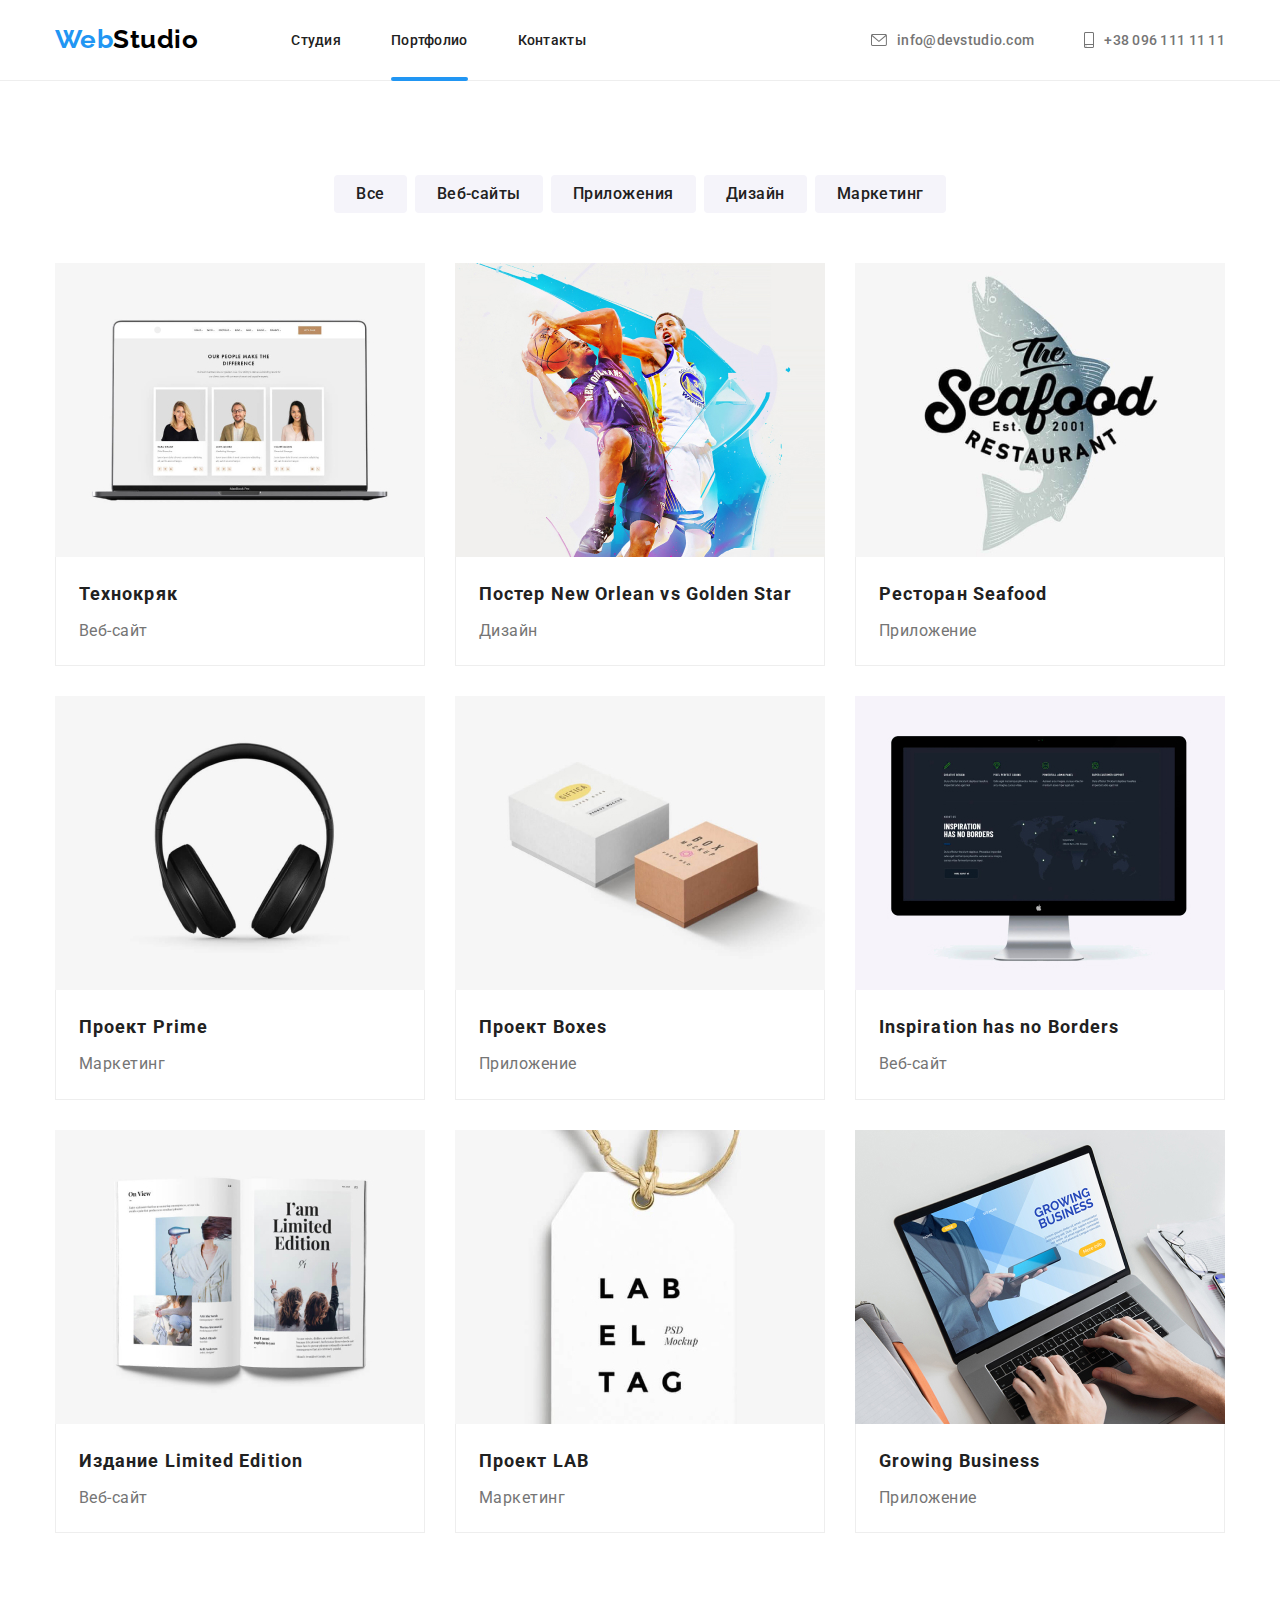
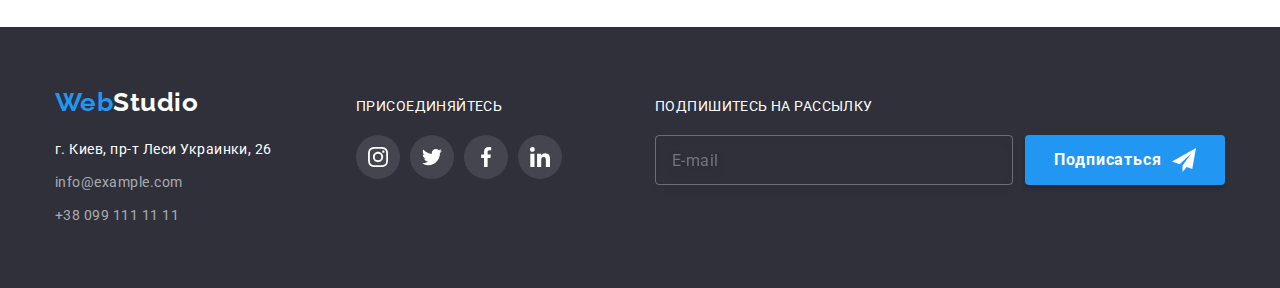
==== commit 4f4924c4: "HW-7" ====
--- a/portfolio.html
+++ b/portfolio.html
@@ -12,7 +12,7 @@
       rel="stylesheet"
       href="https://cdnjs.cloudflare.com/ajax/libs/modern-normalize/1.1.0/modern-normalize.min.css"
     />
-    <!--<link href="./css/styles.css" rel="stylesheet" />-->
+
     <link rel="stylesheet" href="./css/main.min.css" />
     <title>Portfolio</title>
   </head>
@@ -20,7 +20,7 @@
     <!--Верхняя линия-->
     <header class="header-section">
       <div class="container header-section__items">
-        <a class="logo logo__primary" href="./index.html">
+        <a class="logo logo--primary" href="./index.html">
           <span class="logo__web" lang="en">Web</span>Studio
         </a>
         <nav class="nav">
@@ -78,7 +78,7 @@
           </ul>
           <ul class="portfolio">
             <li class="portfolio__item">
-              <div class="portfolio__overlay-wraper">
+              <div class="portfolio__overlay-wrapper">
                 <img src="./images/img4.jpg" alt="Экран ноутбука с фото" width="370" />
                 <div class="portfolio__overlay">
                   <p class="portfolio__text">
@@ -88,13 +88,13 @@
                   </p>
                 </div>
               </div>
-              <div class="portfolio__wraper">
+              <div class="portfolio__wrapper">
                 <h3 class="portfolio__title">Технокряк</h3>
                 <p class="portfolio__discription">Веб-сайт</p>
               </div>
             </li>
             <li class="portfolio__item">
-              <div class="portfolio__overlay-wraper">
+              <div class="portfolio__overlay-wrapper">
                 <img src="./images/img5.jpg" alt="Экран ноутбука с фото" width="370" />
                 <div class="portfolio__overlay">
                   <p class="portfolio__text">
@@ -104,13 +104,13 @@
                   </p>
                 </div>
               </div>
-              <div class="portfolio__wraper">
+              <div class="portfolio__wrapper">
                 <h3 class="portfolio__title">Постер New Orlean vs Golden Star</h3>
                 <p class="portfolio__discription">Дизайн</p>
               </div>
             </li>
             <li class="portfolio__item">
-              <div class="portfolio__overlay-wraper">
+              <div class="portfolio__overlay-wrapper">
                 <img src="./images/img6.jpg" alt="Экран ноутбука с фото" width="370" />
                 <div class="portfolio__overlay">
                   <p class="portfolio__text">
@@ -120,13 +120,13 @@
                   </p>
                 </div>
               </div>
-              <div class="portfolio__wraper">
+              <div class="portfolio__wrapper">
                 <h3 class="portfolio__title">Ресторан Seafood</h3>
                 <p class="portfolio__discription">Приложение</p>
               </div>
             </li>
             <li class="portfolio__item">
-              <div class="portfolio__overlay-wraper">
+              <div class="portfolio__overlay-wrapper">
                 <img src="./images/img7.jpg" alt="Экран ноутбука с фото" width="370" />
                 <div class="portfolio__overlay">
                   <p class="portfolio__text">
@@ -136,13 +136,13 @@
                   </p>
                 </div>
               </div>
-              <div class="portfolio__wraper">
+              <div class="portfolio__wrapper">
                 <h3 class="portfolio__title">Проект Prime</h3>
                 <p class="portfolio__discription">Маркетинг</p>
               </div>
             </li>
             <li class="portfolio__item">
-              <div class="portfolio__overlay-wraper">
+              <div class="portfolio__overlay-wrapper">
                 <img src="./images/img8.jpg" alt="Экран ноутбука с фото" width="370" />
                 <div class="portfolio__overlay">
                   <p class="portfolio__text">
@@ -152,13 +152,13 @@
                   </p>
                 </div>
               </div>
-              <div class="portfolio__wraper">
+              <div class="portfolio__wrapper">
                 <h3 class="portfolio__title">Проект Boxes</h3>
                 <p class="portfolio__discription">Приложение</p>
               </div>
             </li>
             <li class="portfolio__item">
-              <div class="portfolio__overlay-wraper">
+              <div class="portfolio__overlay-wrapper">
                 <img src="./images/img9.jpg" alt="Экран ноутбука с фото" width="370" />
                 <div class="portfolio__overlay">
                   <p class="portfolio__text">
@@ -168,13 +168,13 @@
                   </p>
                 </div>
               </div>
-              <div class="portfolio__wraper">
+              <div class="portfolio__wrapper">
                 <h3 class="portfolio__title">Inspiration has no Borders</h3>
                 <p class="portfolio__discription">Веб-сайт</p>
               </div>
             </li>
             <li class="portfolio__item">
-              <div class="portfolio__overlay-wraper">
+              <div class="portfolio__overlay-wrapper">
                 <img src="./images/img10.jpg" alt="Экран ноутбука с фото" width="370" />
                 <div class="portfolio__overlay">
                   <p class="portfolio__text">
@@ -184,13 +184,13 @@
                   </p>
                 </div>
               </div>
-              <div class="portfolio__wraper">
+              <div class="portfolio__wrapper">
                 <h3 class="portfolio__title">Издание Limited Edition</h3>
                 <p class="portfolio__discription">Веб-сайт</p>
               </div>
             </li>
             <li class="portfolio__item">
-              <div class="portfolio__overlay-wraper">
+              <div class="portfolio__overlay-wrapper">
                 <img src="./images/img11.jpg" alt="Экран ноутбука с фото" width="370" />
                 <div class="portfolio__overlay">
                   <p class="portfolio__text">
@@ -200,13 +200,13 @@
                   </p>
                 </div>
               </div>
-              <div class="portfolio__wraper">
+              <div class="portfolio__wrapper">
                 <h3 class="portfolio__title">Проект LAB</h3>
                 <p class="portfolio__discription">Маркетинг</p>
               </div>
             </li>
             <li class="portfolio__item">
-              <div class="portfolio__overlay-wraper">
+              <div class="portfolio__overlay-wrapper">
                 <img src="./images/img12.jpg" alt="Экран ноутбука с фото" width="370" />
                 <div class="portfolio__overlay">
                   <p class="portfolio__text">
@@ -216,7 +216,7 @@
                   </p>
                 </div>
               </div>
-              <div class="portfolio__wraper">
+              <div class="portfolio__wrapper">
                 <h3 class="portfolio__title">Growing Business</h3>
                 <p class="portfolio__discription">Приложение</p>
               </div>
@@ -227,9 +227,9 @@
     </main>
     <!--Подвал контакты-->
     <footer class="footer-section">
-      <div class="container">
+      <div class="container footer-section__container">
         <div>
-          <a class="logo logo__secondary" href="./index.html">
+          <a class="logo logo--secondary" href="./index.html">
             <span class="logo__web" lang="en">Web</span>Studio
           </a>
           <address>
@@ -299,7 +299,7 @@
               class="subscribe-form__input"
               placeholder="E-mail"
             />
-            <button type="submit" class="button-primary">
+            <button type="submit" class="button-primary button-primary--flex">
               Подписаться<svg class="button-primary__icon" width="24" height="24">
                 <use href="./images/icons.svg#icon-telegram"></use>
               </svg>
--- a/css/main.min.css
+++ b/css/main.min.css
@@ -1,2 +1,2 @@
-html{-webkit-box-sizing:border-box;box-sizing:border-box}body{background-color:var(--background-primary);font-family:Roboto, sans-serif;font-style:normal;font-weight:normal;letter-spacing:0.03em}.section{padding:94px 0}.container{width:1200px;padding:0 15px;margin:0 auto}*,*::before,*::after{-webkit-box-sizing:inherit;box-sizing:inherit}h1,h2,h3,h4,h5,h6,p{margin:0}ul{margin:0;padding:0;list-style:none}button{cursor:pointer;border:0}img{display:block}address{font-style:normal}a{text-decoration:none;font-weight:normal}:root{--text-primary: #212121;--text-secondary: #757575;--accent: #2196f3;--logo-primary: #000000;--background-primary: #ffffff;--background-secondary: #2f303a;--background-section: #f5f4fa;--background-doing: rgba(47, 48, 58, 0.8);--background-social-footer: rgba(255, 255, 255, 0.1);--backdrop-color: rgba(0, 0, 0, 0.2);--portfolio-overlay: rgba(33, 150, 243, 0.9);--footer-contacts: rgba(255, 255, 255, 0.6);--border-color: #eeeeee;--icon-color: #afb1b8;--modal-icon-border: rgba(0, 0, 0, 0.1);--modal-input-border: rgba(33, 33, 33, 0.2);--border-form: rgba(255, 255, 255, 0.3);--modal-placeholder-text: rgba(117, 117, 117, 0.5)}.logo{font-family:Raleway, sans-serif;font-weight:700;font-size:26px;line-height:1.2}.logo__web{color:var(--accent)}.logo__primary{color:var(--logo-primary)}.logo__secondary{color:var(--background-primary)}.header-section{border-bottom:1px solid var(--border-color)}.header-section__items{display:-webkit-box;display:-ms-flexbox;display:flex;-webkit-box-align:center;-ms-flex-align:center;align-items:center}.nav{margin-left:93px}.header-section__contact{display:-webkit-box;display:-ms-flexbox;display:flex;margin-left:auto}.nav__list{display:-webkit-box;display:-ms-flexbox;display:flex}.nav__item{position:relative}.nav__link{color:var(--text-primary);font-family:inherit;font-weight:500;font-size:14px;line-height:1.15;letter-spacing:0.02em;-webkit-transition:color 250ms linear;transition:color 250ms linear;display:block;padding:32px 0}.nav__link:hover,.nav__link:focus,.nav__link.current{color:var(--accent)}.nav__item:not(:last-child){margin-right:50px}.nav__link.nav__link--current::after{content:'';width:100%;height:4px;background:var(--accent);position:absolute;left:0;bottom:-1px;border-radius:2px}.contact-list__item:not(:last-child){margin-right:50px}.contact-list__link{color:var(--text-secondary);font-family:inherit;font-style:normal;font-weight:500;font-size:14px;line-height:1.15;letter-spacing:0.02em;-webkit-transition:color 250ms cubic-bezier(0.4, 0, 0.2, 1);transition:color 250ms cubic-bezier(0.4, 0, 0.2, 1);display:-webkit-box;display:-ms-flexbox;display:flex;-webkit-box-align:center;-ms-flex-align:center;align-items:center}.contact-list__link:hover,.contact-list__link:focus{color:var(--accent)}.contact-list__icon{margin-right:10px;cursor:pointer;fill:currentColor}.hero{background-color:#c4c4c4;padding:200px 0;text-align:center;width:1600px;margin:0 auto;background-image:-webkit-gradient(linear, left top, right top, from(rgba(47,48,58,0.4)), to(rgba(47,48,58,0.4))),url("../images/hero.jpg");background-image:linear-gradient(to right, rgba(47,48,58,0.4), rgba(47,48,58,0.4)),url("../images/hero.jpg");background-position:center;background-repeat:no-repeat}.button-primary{color:var(--background-primary);background-color:var(--accent);font-family:inherit;font-weight:700;font-size:16px;line-height:1.9;letter-spacing:0.06em;-webkit-box-shadow:0px 4px 4px rgba(0,0,0,0.15);box-shadow:0px 4px 4px rgba(0,0,0,0.15);border-radius:4px;min-width:200px;height:50px;display:-webkit-box;display:-ms-flexbox;display:flex;-webkit-box-align:center;-ms-flex-align:center;align-items:center;-webkit-box-pack:center;-ms-flex-pack:center;justify-content:center;margin-left:auto;margin-right:auto}.button-primary__icon{margin-left:10px}.button-secondary{color:var(--text-primary);background-color:var(--background-section);font-family:inherit;font-weight:500;font-size:16px;line-height:1.63;letter-spacing:0.03em;display:inline-block;height:38px;padding:6px 22px;border-radius:4px;-webkit-transition:color 250ms cubic-bezier(0.4, 0, 0.2, 1),background-color 250ms cubic-bezier(0.4, 0, 0.2, 1);transition:color 250ms cubic-bezier(0.4, 0, 0.2, 1),background-color 250ms cubic-bezier(0.4, 0, 0.2, 1)}.button-secondary:hover,.button-secondary:focus{color:var(--background-primary);background-color:var(--accent);-webkit-box-shadow:0px 3px 1px rgba(0,0,0,0.1),0px 1px 2px rgba(0,0,0,0.08),0px 2px 2px rgba(0,0,0,0.12);box-shadow:0px 3px 1px rgba(0,0,0,0.1),0px 1px 2px rgba(0,0,0,0.08),0px 2px 2px rgba(0,0,0,0.12);border-radius:4px}.button-close{position:absolute;top:8px;right:8px;width:30px;height:30px;border-radius:50%;background-color:transparent;border:1px solid var(--modal-icon-border);display:-webkit-box;display:-ms-flexbox;display:flex;-webkit-box-align:center;-ms-flex-align:center;align-items:center;-webkit-transition:color 250ms cubic-bezier(0.4, 0, 0.2, 1);transition:color 250ms cubic-bezier(0.4, 0, 0.2, 1);fill:currentColor}.button-close:hover,.button-close:focus{color:var(--accent)}.features{padding-bottom:0}.features__list{display:-webkit-box;display:-ms-flexbox;display:flex;-webkit-box-pack:justify;-ms-flex-pack:justify;justify-content:space-between}.feature__item{width:270px}.feature__block{display:-webkit-box;display:-ms-flexbox;display:flex;-webkit-box-pack:center;-ms-flex-pack:center;justify-content:center;padding:25px 0;background-color:var(--background-section);margin-bottom:30px;border-radius:4px}.feature__title{color:var(--text-primary);font-weight:700;font-size:14px;line-height:1.15;margin-bottom:10px}.feature__discription{color:var(--text-secondary);font-size:14px;line-height:1.7}.main-title{color:var(--background-primary);font-weight:900;font-size:44px;line-height:1.4;letter-spacing:0.09em;text-transform:uppercase;margin-bottom:30px}.second-title{color:var(--text-primary);font-weight:700;font-size:36px;line-height:1.2;text-align:center;margin-bottom:50px}.third-title{color:var(--background-primary);font-family:inherit;font-style:normal;font-weight:700;font-size:14px;line-height:1.14;letter-spacing:0.03em;text-transform:uppercase;margin-bottom:20px}.doing-list{display:-webkit-box;display:-ms-flexbox;display:flex;-webkit-box-pack:justify;-ms-flex-pack:justify;justify-content:space-between}.doing-list__item{position:relative}.doing-list__block{display:-webkit-box;display:-ms-flexbox;display:flex;-webkit-box-pack:center;-ms-flex-pack:center;justify-content:center;padding:27px 0;background-color:var(--background-doing);width:100%;position:absolute;left:0;bottom:0}.doing-list__title{color:var(--background-primary);font-family:inherit;font-weight:400;font-size:14px;line-height:1.14;letter-spacing:0.03em}.team{background-color:var(--background-section)}.team__list{display:-webkit-box;display:-ms-flexbox;display:flex;-webkit-box-pack:justify;-ms-flex-pack:justify;justify-content:space-between}.team__item{background-color:var(--background-primary);-webkit-box-shadow:0px 1px 3px rgba(0,0,0,0.12),0px 1px 1px rgba(0,0,0,0.14),0px 2px 1px rgba(0,0,0,0.2);box-shadow:0px 1px 3px rgba(0,0,0,0.12),0px 1px 1px rgba(0,0,0,0.14),0px 2px 1px rgba(0,0,0,0.2);border-radius:0px 0px 4px 4px}.team__info{padding:30px 0}.team__member{margin-bottom:16px}.team__member--name{color:var(--text-primary);font-weight:500;font-size:16px;line-height:1.2;text-align:center}.team__member--position{color:var(--text-secondary);font-size:16px;line-height:1.2;text-align:center;margin-top:10px}.social-list__link--primary{background-color:var(--background-primary);color:var(--icon-color)}.social-list{display:-webkit-box;display:-ms-flexbox;display:flex;-webkit-box-pack:center;-ms-flex-pack:center;justify-content:center}.social-list__item{width:44px;height:44px}.social-list__item:not(:last-child){margin-right:10px}.social-list__link{width:100%;height:100%;border-radius:50%;display:-webkit-box;display:-ms-flexbox;display:flex;-webkit-box-align:center;-ms-flex-align:center;align-items:center;-webkit-box-pack:center;-ms-flex-pack:center;justify-content:center;-webkit-transition:color 250ms cubic-bezier(0.4, 0, 0.2, 1),background-color 250ms cubic-bezier(0.4, 0, 0.2, 1);transition:color 250ms cubic-bezier(0.4, 0, 0.2, 1),background-color 250ms cubic-bezier(0.4, 0, 0.2, 1)}.social-list__link:hover,.social-list__link:focus{background-color:var(--accent);color:var(--background-primary)}.social-list__icon{fill:currentColor}.customers-list{display:-webkit-box;display:-ms-flexbox;display:flex}.customers-list__item:not(:last-child){margin-right:30px}.customers-list__link{display:-webkit-box;display:-ms-flexbox;display:flex;-webkit-box-align:center;-ms-flex-align:center;align-items:center;-webkit-box-pack:center;-ms-flex-pack:center;justify-content:center;width:170px;height:92px;border:1px solid var(--icon-color);border-radius:4px;background-color:var(--background-primary);color:var(--icon-color);-webkit-transition:color 250ms cubic-bezier(0.4, 0, 0.2, 1),background-color 250ms cubic-bezier(0.4, 0, 0.2, 1);transition:color 250ms cubic-bezier(0.4, 0, 0.2, 1),background-color 250ms cubic-bezier(0.4, 0, 0.2, 1)}.customers-list__link:hover,.customers-list__link:focus{border-color:var(--accent);color:var(--accent)}.customers-list__icon{fill:currentColor}.filter-list{-webkit-box-sizing:border-box;box-sizing:border-box;display:-webkit-box;display:-ms-flexbox;display:flex;-webkit-box-pack:center;-ms-flex-pack:center;justify-content:center;margin-bottom:50px}.filter-list__item:not(:last-child){margin-right:8px}.portfolio{display:-webkit-box;display:-ms-flexbox;display:flex;-ms-flex-wrap:wrap;flex-wrap:wrap}.portfolio__item{width:370px;margin-right:30px;margin-bottom:30px;-webkit-transition:color 250ms cubic-bezier(0.4, 0, 0.2, 1),background-color 250ms cubic-bezier(0.4, 0, 0.2, 1);transition:color 250ms cubic-bezier(0.4, 0, 0.2, 1),background-color 250ms cubic-bezier(0.4, 0, 0.2, 1);cursor:pointer}.portfolio__item:hover,.portfolio__item:focus{-webkit-box-sizing:border-box;box-sizing:border-box;-webkit-box-shadow:0px 1px 1px rgba(0,0,0,0.12),0px 4px 4px rgba(0,0,0,0.06),1px 4px 6px rgba(0,0,0,0.16);box-shadow:0px 1px 1px rgba(0,0,0,0.12),0px 4px 4px rgba(0,0,0,0.06),1px 4px 6px rgba(0,0,0,0.16)}.portfolio__item:nth-last-child(-n+3){margin-bottom:0}.portfolio__item:nth-child(3n){margin-right:0}.portfolio__wraper{padding:19px 23px;border:1px solid var(--border-color);border-top:none}.portfolio__title{color:var(--text-primary);font-weight:700;font-size:18px;line-height:2;letter-spacing:0.06em}.portfolio__discription{color:var(--text-secondary);font-size:16px;line-height:1.9;margin-top:4px}.portfolio__overlay-wraper{position:relative;overflow:hidden;cursor:pointer}.portfolio__overlay{position:absolute;top:0;left:0;padding:63px 24px;height:100%;background-color:var(--portfolio-overlay);-webkit-transition:-webkit-transform 250ms cubic-bezier(0.4, 0, 0.2, 1);transition:-webkit-transform 250ms cubic-bezier(0.4, 0, 0.2, 1);transition:transform 250ms cubic-bezier(0.4, 0, 0.2, 1);transition:transform 250ms cubic-bezier(0.4, 0, 0.2, 1), -webkit-transform 250ms cubic-bezier(0.4, 0, 0.2, 1);-webkit-transform:translateY(100%);transform:translateY(100%)}.portfolio__item:hover .portfolio__overlay{-webkit-transform:translateY(0);transform:translateY(0)}.portfolio__text{font-size:18px;line-height:1.56;color:var(--background-primary)}.footer-section{background-color:var(--background-secondary);padding:60px 0;display:-webkit-box;display:-ms-flexbox;display:flex;-webkit-box-align:center;-ms-flex-align:center;align-items:center}.footer-section .container{display:-webkit-box;display:-ms-flexbox;display:flex}.secondary-contact-list{margin-top:20px;width:231px}.secondary-contact-list__item:not(:first-child){margin-top:9px}.secondary-contact-list__map,.secondary-contact-list__link{font-family:inherit;font-style:normal;font-weight:400;font-size:14px;line-height:1.7}.secondary-contact-list__map{color:var(--background-primary);-webkit-transition:color 250ms cubic-bezier(0.4, 0, 0.2, 1);transition:color 250ms cubic-bezier(0.4, 0, 0.2, 1)}.secondary-contact-list__map:hover:hover,.secondary-contact-list__map:focus:focus{color:var(--accent)}.secondary-contact-list__link{color:var(--footer-contacts);-webkit-transition:color 250ms cubic-bezier(0.4, 0, 0.2, 1);transition:color 250ms cubic-bezier(0.4, 0, 0.2, 1)}.secondary-contact-list__link:hover,.secondary-contact-list__link:focus{color:var(--accent)}.footer__social{margin-left:70px;padding-top:12px}.social-list__link--secondary{background-color:var(--background-social-footer);color:var(--background-primary)}.footer__form{margin-left:auto;padding-top:12px}.subscribe-form{display:-webkit-box;display:-ms-flexbox;display:flex;-webkit-box-pack:justify;-ms-flex-pack:justify;justify-content:space-between}.subscribe-form__input{font-family:inherit;font-size:16px;line-height:1.25;color:var(--footer-contacts);letter-spacing:0.03em;width:358px;height:50px;padding-left:16px;margin-right:12px;border:1px solid var(--border-form);-webkit-box-sizing:border-box;box-sizing:border-box;-webkit-filter:drop-shadow(0px 4px 4px rgba(0,0,0,0.15));filter:drop-shadow(0px 4px 4px rgba(0,0,0,0.15));border-radius:4px;background-color:transparent}.backdrop{position:fixed;top:0;left:0;width:100vw;height:100vh;background-color:var(--backdrop-color);-webkit-transition:opacity 250ms cubic-bezier(0.4, 0, 0.2, 1),visibility 250ms cubic-bezier(0.4, 0, 0.2, 1);transition:opacity 250ms cubic-bezier(0.4, 0, 0.2, 1),visibility 250ms cubic-bezier(0.4, 0, 0.2, 1)}.is-hidden{visibility:hidden;opacity:0;pointer-events:none}.modal{padding:40px;position:absolute;top:50%;left:50%;min-width:528px;min-height:581px;background-color:var(--background-primary);border-radius:4px;-webkit-box-shadow:0px 1px 3px rgba(0,0,0,0.12),0px 1px 1px rgba(0,0,0,0.14),0px 2px 1px rgba(0,0,0,0.2);box-shadow:0px 1px 3px rgba(0,0,0,0.12),0px 1px 1px rgba(0,0,0,0.14),0px 2px 1px rgba(0,0,0,0.2);-webkit-transform:scale(1) rotate(0) translate(-50%, -50%);transform:scale(1) rotate(0) translate(-50%, -50%);-webkit-transition:-webkit-transform 500ms cubic-bezier(0.4, 0, 0.2, 1);transition:-webkit-transform 500ms cubic-bezier(0.4, 0, 0.2, 1);transition:transform 500ms cubic-bezier(0.4, 0, 0.2, 1);transition:transform 500ms cubic-bezier(0.4, 0, 0.2, 1), -webkit-transform 500ms cubic-bezier(0.4, 0, 0.2, 1)}.backdrop.is-hidden .modal{-webkit-transform:scale(1.5) rotate(90deg);transform:scale(1.5) rotate(90deg)}.modal-title{font-weight:700;font-size:20px;line-height:1.15;text-align:center;letter-spacing:0.03em;color:var(--text-primary);margin-bottom:12px}.input-field{margin-bottom:10px}.label{font-weight:normal;font-size:12px;line-height:1.17;letter-spacing:0.01em;color:var(--text-secondary);display:block;margin-bottom:4px}.input__group-apsolute{position:relative}.input{background-color:transparent;width:100%;height:40px;padding:12px 16px 12px 42px;cursor:pointer;border:1px solid var(--modal-input-border);-webkit-box-sizing:border-box;box-sizing:border-box;border-radius:4px;outline:none;-webkit-transition:border 250ms cubic-bezier(0.4, 0, 0.2, 1);transition:border 250ms cubic-bezier(0.4, 0, 0.2, 1)}.input:focus{border-color:var(--accent)}.input::-webkit-input-placeholder{font-weight:normal;font-size:12px;line-height:1.17;letter-spacing:0.01em;color:var(--modal-placeholder-text)}.input:-ms-input-placeholder{font-weight:normal;font-size:12px;line-height:1.17;letter-spacing:0.01em;color:var(--modal-placeholder-text)}.input::-ms-input-placeholder{font-weight:normal;font-size:12px;line-height:1.17;letter-spacing:0.01em;color:var(--modal-placeholder-text)}.input::placeholder{font-weight:normal;font-size:12px;line-height:1.17;letter-spacing:0.01em;color:var(--modal-placeholder-text)}.input__icon{position:absolute;left:11px;top:50%;-webkit-transform:translateY(-50%);transform:translateY(-50%);fill:currentColor;-webkit-transition:fill 250ms cubic-bezier(0.4, 0, 0.2, 1);transition:fill 250ms cubic-bezier(0.4, 0, 0.2, 1)}.input:focus+.input__icon{fill:var(--accent)}.textarea-field{display:-webkit-box;display:-ms-flexbox;display:flex;-webkit-box-orient:vertical;-webkit-box-direction:normal;-ms-flex-direction:column;flex-direction:column}.textarea-field:last-child{margin-bottom:10px}.textarea{border:1px solid var(--modal-input-border);-webkit-box-sizing:border-box;box-sizing:border-box;border-radius:4px;outline:none;resize:none;-webkit-transition:border 250ms cubic-bezier(0.4, 0, 0.2, 1);transition:border 250ms cubic-bezier(0.4, 0, 0.2, 1);width:100%;height:120px;padding:12px 16px;cursor:pointer}.textarea:focus{border-color:var(--accent)}.textarea::-webkit-input-placeholder{font-weight:normal;font-size:12px;line-height:1.17;letter-spacing:0.01em;color:var(--modal-placeholder-text)}.textarea:-ms-input-placeholder{font-weight:normal;font-size:12px;line-height:1.17;letter-spacing:0.01em;color:var(--modal-placeholder-text)}.textarea::-ms-input-placeholder{font-weight:normal;font-size:12px;line-height:1.17;letter-spacing:0.01em;color:var(--modal-placeholder-text)}.textarea::placeholder{font-weight:normal;font-size:12px;line-height:1.17;letter-spacing:0.01em;color:var(--modal-placeholder-text)}.checkbox-field{margin-top:20px;margin-bottom:30px;display:-webkit-box;display:-ms-flexbox;display:flex;-webkit-box-align:center;-ms-flex-align:center;align-items:center;-webkit-box-pack:center;-ms-flex-pack:center;justify-content:center}.checkbox__text{display:-webkit-box;display:-ms-flexbox;display:flex;-webkit-box-align:center;-ms-flex-align:center;align-items:center;cursor:pointer}.checkbox__icon{width:16px;height:15px;border:2px solid var(--text-primary);border-radius:2px;fill:transparent;margin-right:8px;cursor:pointer}.checkbox__text--primary{font-weight:normal;font-size:14px;line-height:1.71;letter-spacing:0.03em;color:var(--text-secondary)}.checkbox__text--accent{font-weight:normal;font-size:14px;line-height:1.71;letter-spacing:0.03em;-webkit-text-decoration-line:underline;text-decoration-line:underline;color:var(--accent);text-decoration-skip-ink:none}.checkbox:checked+.checkbox__text .checkbox__icon{background-color:var(--accent);border:none;fill:var(--background-primary)}
+html{-webkit-box-sizing:border-box;box-sizing:border-box}body{background-color:var(--background-primary);font-family:Roboto, sans-serif;font-style:normal;font-weight:normal;letter-spacing:0.03em}.section{padding:94px 0}.container{width:1200px;padding:0 15px;margin:0 auto}*,*::before,*::after{-webkit-box-sizing:inherit;box-sizing:inherit}h1,h2,h3,h4,h5,h6,p{margin:0}ul{margin:0;padding:0;list-style:none}button{cursor:pointer;border:0}img{display:block}address{font-style:normal}a{text-decoration:none}.is-hidden{visibility:hidden;opacity:0;pointer-events:none}:root{--text-primary: #212121;--text-secondary: #757575;--accent: #2196f3;--logo-primary: #000000;--background-primary: #ffffff;--background-secondary: #2f303a;--background-section: #f5f4fa;--background-doing: rgba(47, 48, 58, 0.8);--background-social-footer: rgba(255, 255, 255, 0.1);--backdrop-color: rgba(0, 0, 0, 0.2);--portfolio-overlay: rgba(33, 150, 243, 0.9);--footer-contacts: rgba(255, 255, 255, 0.6);--border-color: #eeeeee;--icon-color: #afb1b8;--modal-icon-border: rgba(0, 0, 0, 0.1);--modal-input-border: rgba(33, 33, 33, 0.2);--border-form: rgba(255, 255, 255, 0.3);--modal-placeholder-text: rgba(117, 117, 117, 0.5)}.features-list,.doing-list,.team-list,.customers-list,.subscribe-form{display:-webkit-box;display:-ms-flexbox;display:flex;-webkit-box-pack:justify;-ms-flex-pack:justify;justify-content:space-between}.features-list__block,.doing-list__block,.social-list,.social-list__link,.customers-list__link,.filter-list,.checkbox-field{display:-webkit-box;display:-ms-flexbox;display:flex;-webkit-box-pack:center;-ms-flex-pack:center;justify-content:center}.logo{font-family:Raleway, sans-serif;font-weight:700;font-size:26px;line-height:1.2}.logo__web{color:var(--accent)}.logo--primary{color:var(--logo-primary)}.logo--secondary{color:var(--background-primary)}.header-section{border-bottom:1px solid var(--border-color)}.header-section__items{display:-webkit-box;display:-ms-flexbox;display:flex;-webkit-box-align:center;-ms-flex-align:center;align-items:center}.nav{margin-left:93px}.header-section__contact{display:-webkit-box;display:-ms-flexbox;display:flex;margin-left:auto}.nav__list{display:-webkit-box;display:-ms-flexbox;display:flex}.nav__item{position:relative}.nav__link{color:var(--text-primary);font-family:inherit;font-weight:500;font-size:14px;line-height:1.15;letter-spacing:0.02em;-webkit-transition:color 250ms linear;transition:color 250ms linear;display:block;padding:32px 0}.nav__link:hover,.nav__link:focus,.nav__link.current{color:var(--accent)}.nav__item:not(:last-child){margin-right:50px}.nav__link.nav__link--current::after{content:'';width:100%;height:4px;background:var(--accent);position:absolute;left:0;bottom:-1px;border-radius:2px}.contact-list__item:not(:last-child){margin-right:50px}.contact-list__link{color:var(--text-secondary);font-family:inherit;font-style:normal;font-weight:500;font-size:14px;line-height:1.15;letter-spacing:0.02em;-webkit-transition:color 250ms cubic-bezier(0.4, 0, 0.2, 1);transition:color 250ms cubic-bezier(0.4, 0, 0.2, 1);display:-webkit-box;display:-ms-flexbox;display:flex;-webkit-box-align:center;-ms-flex-align:center;align-items:center}.contact-list__link:hover,.contact-list__link:focus{color:var(--accent)}.contact-list__icon{margin-right:10px;cursor:pointer;fill:currentColor}.secondary-contact-list{margin-top:20px;width:231px}.secondary-contact-list__item:not(:first-child){margin-top:9px}.secondary-contact-list__map,.secondary-contact-list__link{font-family:inherit;font-style:normal;font-weight:400;font-size:14px;line-height:1.7}.secondary-contact-list__map{color:var(--background-primary);-webkit-transition:color 250ms cubic-bezier(0.4, 0, 0.2, 1);transition:color 250ms cubic-bezier(0.4, 0, 0.2, 1)}.secondary-contact-list__map:hover:hover,.secondary-contact-list__map:focus:focus{color:var(--accent)}.secondary-contact-list__link{color:var(--footer-contacts);-webkit-transition:color 250ms cubic-bezier(0.4, 0, 0.2, 1);transition:color 250ms cubic-bezier(0.4, 0, 0.2, 1)}.secondary-contact-list__link:hover,.secondary-contact-list__link:focus{color:var(--accent)}.hero{background-color:#c4c4c4;padding:200px 0;text-align:center;max-width:1600px;margin:0 auto;background-image:-webkit-gradient(linear, left top, right top, from(rgba(47,48,58,0.4)), to(rgba(47,48,58,0.4))),url("../images/hero.jpg");background-image:linear-gradient(to right, rgba(47,48,58,0.4), rgba(47,48,58,0.4)),url("../images/hero.jpg");background-position:center;background-repeat:no-repeat}.button-primary{color:var(--background-primary);background-color:var(--accent);font-family:inherit;font-weight:700;font-size:16px;line-height:1.9;letter-spacing:0.06em;-webkit-box-shadow:0px 4px 4px rgba(0,0,0,0.15);box-shadow:0px 4px 4px rgba(0,0,0,0.15);border-radius:4px;min-width:200px;height:50px;margin-left:auto;margin-right:auto}.button-primary--flex{display:-webkit-box;display:-ms-flexbox;display:flex;-webkit-box-align:center;-ms-flex-align:center;align-items:center;-webkit-box-pack:center;-ms-flex-pack:center;justify-content:center}.button-primary__icon{margin-left:10px}.button-secondary{color:var(--text-primary);background-color:var(--background-section);font-family:inherit;font-weight:500;font-size:16px;line-height:1.63;letter-spacing:0.03em;display:inline-block;height:38px;padding:6px 22px;border-radius:4px;-webkit-transition:color 250ms cubic-bezier(0.4, 0, 0.2, 1),background-color 250ms cubic-bezier(0.4, 0, 0.2, 1);transition:color 250ms cubic-bezier(0.4, 0, 0.2, 1),background-color 250ms cubic-bezier(0.4, 0, 0.2, 1)}.button-secondary:hover,.button-secondary:focus{color:var(--background-primary);background-color:var(--accent);-webkit-box-shadow:0px 3px 1px rgba(0,0,0,0.1),0px 1px 2px rgba(0,0,0,0.08),0px 2px 2px rgba(0,0,0,0.12);box-shadow:0px 3px 1px rgba(0,0,0,0.1),0px 1px 2px rgba(0,0,0,0.08),0px 2px 2px rgba(0,0,0,0.12);border-radius:4px}.button-close{position:absolute;top:8px;right:8px;width:30px;height:30px;border-radius:50%;background-color:transparent;border:1px solid var(--modal-icon-border);display:-webkit-box;display:-ms-flexbox;display:flex;-webkit-box-align:center;-ms-flex-align:center;align-items:center;-webkit-transition:color 250ms cubic-bezier(0.4, 0, 0.2, 1);transition:color 250ms cubic-bezier(0.4, 0, 0.2, 1);fill:currentColor}.button-close:hover,.button-close:focus{color:var(--accent)}.features{padding-bottom:0}.features-list__item{width:270px}.features-list__block{padding:25px 0;background-color:var(--background-section);margin-bottom:30px;border-radius:4px}.features-list__title{color:var(--text-primary);font-weight:700;font-size:14px;line-height:1.15;letter-spacing:.03em;margin-bottom:10px}.features-list__discription{color:var(--text-secondary);font-weight:400;font-size:14px;line-height:1.7;letter-spacing:.03em;font-size:14px;line-height:1.7}.main-title{color:var(--background-primary);font-weight:900;font-size:44px;line-height:1.4;letter-spacing:.09em;text-transform:uppercase;margin-bottom:30px}.second-title{color:var(--text-primary);font-weight:700;font-size:36px;line-height:1.2;letter-spacing:.03em;text-align:center;margin-bottom:50px}.third-title{color:var(--background-primary);font-family:inherit;font-style:normal;font-weight:400;font-size:14px;line-height:1.14;letter-spacing:.03em;text-transform:uppercase;margin-bottom:20px}.doing-list__item{position:relative}.doing-list__block{padding:27px 0;background-color:var(--background-doing);width:100%;position:absolute;left:0;bottom:0}.doing-list__title{color:var(--background-primary);font-family:inherit;font-weight:400;font-size:14px;line-height:1.14;letter-spacing:.03em;font-weight:400;font-size:14px;line-height:1.14}.team{background-color:var(--background-section)}.team-list__item{background-color:var(--background-primary);-webkit-box-shadow:0px 1px 3px rgba(0,0,0,0.12),0px 1px 1px rgba(0,0,0,0.14),0px 2px 1px rgba(0,0,0,0.2);box-shadow:0px 1px 3px rgba(0,0,0,0.12),0px 1px 1px rgba(0,0,0,0.14),0px 2px 1px rgba(0,0,0,0.2);border-radius:0px 0px 4px 4px}.team-list__info{padding:30px 0}.team-list__member{margin-bottom:16px}.team-list__member-name{color:var(--text-primary);font-weight:500;font-size:16px;line-height:1.2;letter-spacing:.03em;font-weight:500;font-size:16px;line-height:1.2;text-align:center}.team-list__member-position{color:var(--text-secondary);font-weight:500;font-size:16px;line-height:1.2;letter-spacing:.03em;text-align:center;margin-top:10px}.social-list__item{width:44px;height:44px}.social-list__item:not(:last-child){margin-right:10px}.social-list__link{width:100%;height:100%;border-radius:50%;-webkit-box-align:center;-ms-flex-align:center;align-items:center;-webkit-transition:color 250ms cubic-bezier(0.4, 0, 0.2, 1),background-color 250ms cubic-bezier(0.4, 0, 0.2, 1);transition:color 250ms cubic-bezier(0.4, 0, 0.2, 1),background-color 250ms cubic-bezier(0.4, 0, 0.2, 1)}.social-list__link:hover,.social-list__link:focus{background-color:var(--accent);color:var(--background-primary)}.social-list__link--secondary{background-color:var(--background-social-footer);color:var(--background-primary)}.social-list__link--primary{background-color:var(--background-primary);color:var(--icon-color)}.social-list__icon{fill:currentColor}.customers-list__link{-webkit-box-align:center;-ms-flex-align:center;align-items:center;width:170px;height:92px;border:1px solid var(--icon-color);border-radius:4px;background-color:var(--background-primary);color:var(--icon-color);-webkit-transition:color 250ms cubic-bezier(0.4, 0, 0.2, 1),background-color 250ms cubic-bezier(0.4, 0, 0.2, 1);transition:color 250ms cubic-bezier(0.4, 0, 0.2, 1),background-color 250ms cubic-bezier(0.4, 0, 0.2, 1)}.customers-list__link:hover,.customers-list__link:focus{border-color:var(--accent);color:var(--accent)}.customers-list__icon{fill:currentColor}.filter-list{-webkit-box-sizing:border-box;box-sizing:border-box;margin-bottom:50px}.filter-list__item:not(:last-child){margin-right:8px}.portfolio{display:-webkit-box;display:-ms-flexbox;display:flex;-ms-flex-wrap:wrap;flex-wrap:wrap}.portfolio__item{width:370px;margin-right:30px;margin-bottom:30px;-webkit-transition:color 250ms cubic-bezier(0.4, 0, 0.2, 1),background-color 250ms cubic-bezier(0.4, 0, 0.2, 1);transition:color 250ms cubic-bezier(0.4, 0, 0.2, 1),background-color 250ms cubic-bezier(0.4, 0, 0.2, 1);cursor:pointer}.portfolio__item:hover,.portfolio__item:focus{-webkit-box-sizing:border-box;box-sizing:border-box;-webkit-box-shadow:0px 1px 1px rgba(0,0,0,0.12),0px 4px 4px rgba(0,0,0,0.06),1px 4px 6px rgba(0,0,0,0.16);box-shadow:0px 1px 1px rgba(0,0,0,0.12),0px 4px 4px rgba(0,0,0,0.06),1px 4px 6px rgba(0,0,0,0.16)}.portfolio__item:nth-last-child(-n+3){margin-bottom:0}.portfolio__item:nth-child(3n){margin-right:0}.portfolio__wrapper{padding:19px 23px;border:1px solid var(--border-color);border-top:none}.portfolio__title{color:var(--text-primary);font-weight:700;font-size:18px;line-height:2;letter-spacing:.06em}.portfolio__discription{color:var(--text-secondary);font-weight:400;font-size:16px;line-height:1.9;letter-spacing:.03em;font-size:16px;line-height:1.9;margin-top:4px}.portfolio__overlay-wrapper{position:relative;overflow:hidden;cursor:pointer}.portfolio__overlay{position:absolute;top:0;left:0;padding:63px 24px;height:100%;background-color:var(--portfolio-overlay);-webkit-transition:-webkit-transform 250ms cubic-bezier(0.4, 0, 0.2, 1);transition:-webkit-transform 250ms cubic-bezier(0.4, 0, 0.2, 1);transition:transform 250ms cubic-bezier(0.4, 0, 0.2, 1);transition:transform 250ms cubic-bezier(0.4, 0, 0.2, 1), -webkit-transform 250ms cubic-bezier(0.4, 0, 0.2, 1);-webkit-transform:translateY(100%);transform:translateY(100%)}.portfolio__item:hover .portfolio__overlay{-webkit-transform:translateY(0);transform:translateY(0)}.portfolio__text{font-weight:400;font-size:18px;line-height:1.56;letter-spacing:.03em;color:var(--background-primary)}.footer-section{background-color:var(--background-secondary);padding:60px 0;display:-webkit-box;display:-ms-flexbox;display:flex;-webkit-box-align:center;-ms-flex-align:center;align-items:center}.footer-section__container{display:-webkit-box;display:-ms-flexbox;display:flex}.footer__social{margin-left:70px;padding-top:12px}.footer__form{margin-left:auto;padding-top:12px}.subscribe-form__input{font-family:inherit;font-size:16px;line-height:1.25;color:var(--footer-contacts);letter-spacing:0.03em;width:358px;height:50px;padding-left:16px;margin-right:12px;border:1px solid var(--border-form);-webkit-box-sizing:border-box;box-sizing:border-box;-webkit-filter:drop-shadow(0px 4px 4px rgba(0,0,0,0.15));filter:drop-shadow(0px 4px 4px rgba(0,0,0,0.15));border-radius:4px;background-color:transparent}.backdrop{position:fixed;top:0;left:0;width:100vw;height:100vh;background-color:var(--backdrop-color);-webkit-transition:opacity 250ms cubic-bezier(0.4, 0, 0.2, 1),visibility 250ms cubic-bezier(0.4, 0, 0.2, 1);transition:opacity 250ms cubic-bezier(0.4, 0, 0.2, 1),visibility 250ms cubic-bezier(0.4, 0, 0.2, 1)}.modal{padding:40px;position:absolute;top:50%;left:50%;min-width:528px;min-height:581px;background-color:var(--background-primary);border-radius:4px;-webkit-box-shadow:0px 1px 3px rgba(0,0,0,0.12),0px 1px 1px rgba(0,0,0,0.14),0px 2px 1px rgba(0,0,0,0.2);box-shadow:0px 1px 3px rgba(0,0,0,0.12),0px 1px 1px rgba(0,0,0,0.14),0px 2px 1px rgba(0,0,0,0.2);-webkit-transform:scale(1) rotate(0) translate(-50%, -50%);transform:scale(1) rotate(0) translate(-50%, -50%);-webkit-transition:-webkit-transform 500ms cubic-bezier(0.4, 0, 0.2, 1);transition:-webkit-transform 500ms cubic-bezier(0.4, 0, 0.2, 1);transition:transform 500ms cubic-bezier(0.4, 0, 0.2, 1);transition:transform 500ms cubic-bezier(0.4, 0, 0.2, 1), -webkit-transform 500ms cubic-bezier(0.4, 0, 0.2, 1)}.backdrop.is-hidden .modal{-webkit-transform:scale(1.5) rotate(90deg);transform:scale(1.5) rotate(90deg)}.modal__title{font-weight:700;font-size:20px;line-height:1.15;text-align:center;letter-spacing:0.03em;color:var(--text-primary);margin-bottom:12px}.label{font-weight:normal;font-size:12px;line-height:1.17;letter-spacing:0.01em;color:var(--text-secondary);display:block;margin-bottom:4px}.input-field{margin-bottom:10px}.input__group-apsolute{position:relative}.input{background-color:transparent;width:100%;height:40px;padding:12px 16px 12px 42px;cursor:pointer;border:1px solid var(--modal-input-border);-webkit-box-sizing:border-box;box-sizing:border-box;border-radius:4px;outline:none;-webkit-transition:border 250ms cubic-bezier(0.4, 0, 0.2, 1);transition:border 250ms cubic-bezier(0.4, 0, 0.2, 1)}.input:focus{border-color:var(--accent)}.input::-webkit-input-placeholder{font-weight:normal;font-size:12px;line-height:1.17;letter-spacing:0.01em;color:var(--modal-placeholder-text)}.input:-ms-input-placeholder{font-weight:normal;font-size:12px;line-height:1.17;letter-spacing:0.01em;color:var(--modal-placeholder-text)}.input::-ms-input-placeholder{font-weight:normal;font-size:12px;line-height:1.17;letter-spacing:0.01em;color:var(--modal-placeholder-text)}.input::placeholder{font-weight:normal;font-size:12px;line-height:1.17;letter-spacing:0.01em;color:var(--modal-placeholder-text)}.input__icon{position:absolute;left:11px;top:50%;-webkit-transform:translateY(-50%);transform:translateY(-50%);fill:currentColor;-webkit-transition:fill 250ms cubic-bezier(0.4, 0, 0.2, 1);transition:fill 250ms cubic-bezier(0.4, 0, 0.2, 1)}.input:focus+.input__icon{fill:var(--accent)}.textarea-field{display:-webkit-box;display:-ms-flexbox;display:flex;-webkit-box-orient:vertical;-webkit-box-direction:normal;-ms-flex-direction:column;flex-direction:column}.textarea-field:last-child{margin-bottom:10px}.textarea-field__input{border:1px solid var(--modal-input-border);-webkit-box-sizing:border-box;box-sizing:border-box;border-radius:4px;outline:none;resize:none;-webkit-transition:border 250ms cubic-bezier(0.4, 0, 0.2, 1);transition:border 250ms cubic-bezier(0.4, 0, 0.2, 1);width:100%;height:120px;padding:12px 16px;cursor:pointer}.textarea-field__input:focus{border-color:var(--accent)}.textarea-field__input::-webkit-input-placeholder{font-weight:normal;font-size:12px;line-height:1.17;letter-spacing:0.01em;color:var(--modal-placeholder-text)}.textarea-field__input:-ms-input-placeholder{font-weight:normal;font-size:12px;line-height:1.17;letter-spacing:0.01em;color:var(--modal-placeholder-text)}.textarea-field__input::-ms-input-placeholder{font-weight:normal;font-size:12px;line-height:1.17;letter-spacing:0.01em;color:var(--modal-placeholder-text)}.textarea-field__input::placeholder{font-weight:normal;font-size:12px;line-height:1.17;letter-spacing:0.01em;color:var(--modal-placeholder-text)}.checkbox-field{margin-top:20px;margin-bottom:30px;-webkit-box-align:center;-ms-flex-align:center;align-items:center}.checkbox-field__label{display:-webkit-box;display:-ms-flexbox;display:flex;-webkit-box-align:center;-ms-flex-align:center;align-items:center;cursor:pointer}.checkbox-field__icon{width:16px;height:15px;border:2px solid var(--text-primary);border-radius:2px;fill:transparent;margin-right:8px;cursor:pointer}.checkbox-field__text{font-weight:normal;font-size:14px;line-height:1.71;letter-spacing:0.03em;color:var(--text-secondary)}.checkbox-field__link{font-weight:normal;font-size:14px;line-height:1.71;letter-spacing:0.03em;-webkit-text-decoration-line:underline;text-decoration-line:underline;color:var(--accent);text-decoration-skip-ink:none}.checkbox-field__input:checked+.checkbox-field__label .checkbox-field__icon{background-color:var(--accent);border:none;fill:var(--background-primary)}
 /*# sourceMappingURL=main.min.css.map */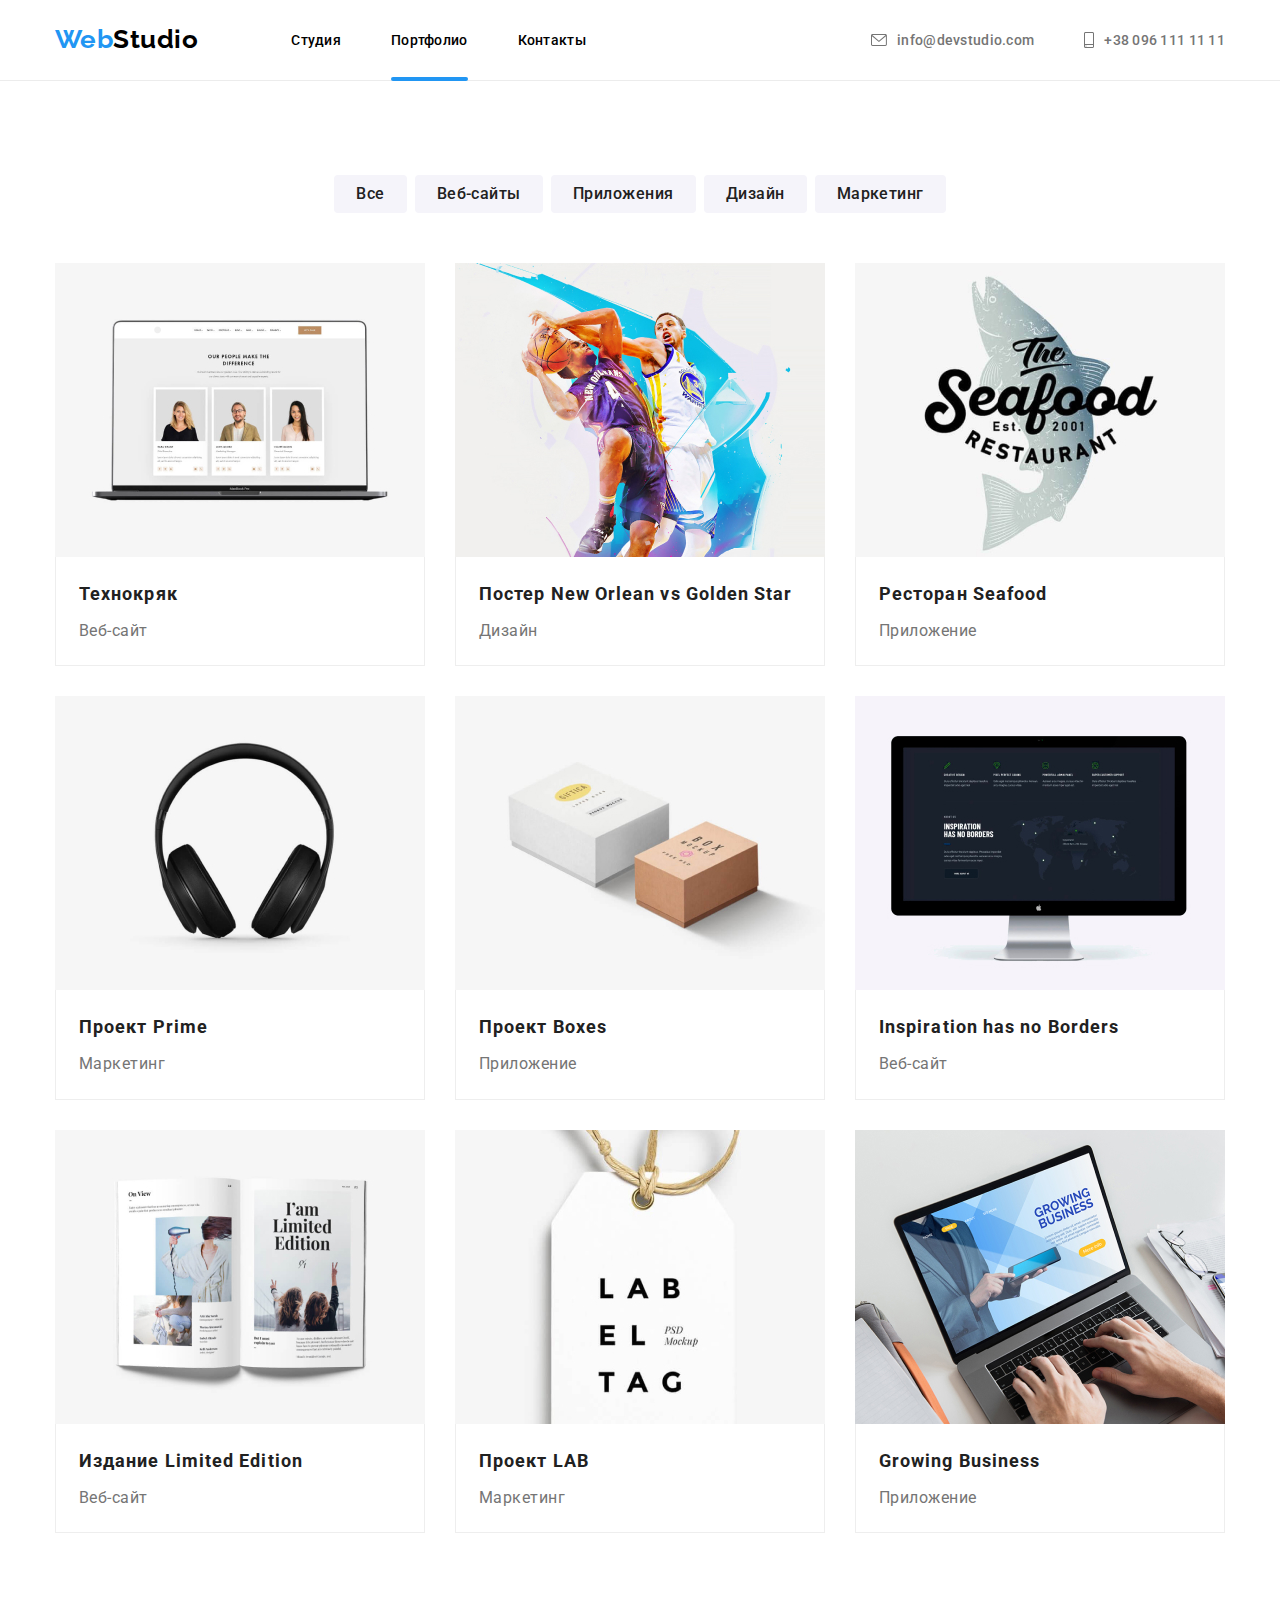
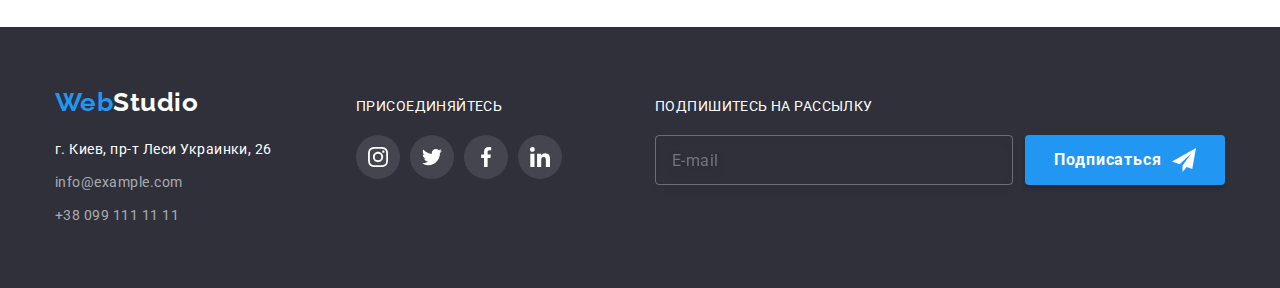
==== commit 43619456: "HW-7" ====
--- a/portfolio.html
+++ b/portfolio.html
@@ -257,7 +257,7 @@
             </ul>
           </address>
         </div>
-        <div class="footer__social">
+        <div class="footer-section__social">
           <h4 class="third-title">ПРИСОЕДИНЯЙТЕСЬ</h4>
           <ul class="social-list">
             <li class="social-list__item">
@@ -290,7 +290,7 @@
             </li>
           </ul>
         </div>
-        <div class="footer__form">
+        <div class="footer-section__form">
           <h4 class="third-title">ПОДПИШИТЕСЬ НА РАССЫЛКУ</h4>
           <form action="#" class="subscribe-form">
             <input
--- a/css/main.min.css
+++ b/css/main.min.css
@@ -1,2 +1,2 @@
-html{-webkit-box-sizing:border-box;box-sizing:border-box}body{background-color:var(--background-primary);font-family:Roboto, sans-serif;font-style:normal;font-weight:normal;letter-spacing:0.03em}.section{padding:94px 0}.container{width:1200px;padding:0 15px;margin:0 auto}*,*::before,*::after{-webkit-box-sizing:inherit;box-sizing:inherit}h1,h2,h3,h4,h5,h6,p{margin:0}ul{margin:0;padding:0;list-style:none}button{cursor:pointer;border:0}img{display:block}address{font-style:normal}a{text-decoration:none}.is-hidden{visibility:hidden;opacity:0;pointer-events:none}:root{--text-primary: #212121;--text-secondary: #757575;--accent: #2196f3;--logo-primary: #000000;--background-primary: #ffffff;--background-secondary: #2f303a;--background-section: #f5f4fa;--background-doing: rgba(47, 48, 58, 0.8);--background-social-footer: rgba(255, 255, 255, 0.1);--backdrop-color: rgba(0, 0, 0, 0.2);--portfolio-overlay: rgba(33, 150, 243, 0.9);--footer-contacts: rgba(255, 255, 255, 0.6);--border-color: #eeeeee;--icon-color: #afb1b8;--modal-icon-border: rgba(0, 0, 0, 0.1);--modal-input-border: rgba(33, 33, 33, 0.2);--border-form: rgba(255, 255, 255, 0.3);--modal-placeholder-text: rgba(117, 117, 117, 0.5)}.features-list,.doing-list,.team-list,.customers-list,.subscribe-form{display:-webkit-box;display:-ms-flexbox;display:flex;-webkit-box-pack:justify;-ms-flex-pack:justify;justify-content:space-between}.features-list__block,.doing-list__block,.social-list,.social-list__link,.customers-list__link,.filter-list,.checkbox-field{display:-webkit-box;display:-ms-flexbox;display:flex;-webkit-box-pack:center;-ms-flex-pack:center;justify-content:center}.logo{font-family:Raleway, sans-serif;font-weight:700;font-size:26px;line-height:1.2}.logo__web{color:var(--accent)}.logo--primary{color:var(--logo-primary)}.logo--secondary{color:var(--background-primary)}.header-section{border-bottom:1px solid var(--border-color)}.header-section__items{display:-webkit-box;display:-ms-flexbox;display:flex;-webkit-box-align:center;-ms-flex-align:center;align-items:center}.nav{margin-left:93px}.header-section__contact{display:-webkit-box;display:-ms-flexbox;display:flex;margin-left:auto}.nav__list{display:-webkit-box;display:-ms-flexbox;display:flex}.nav__item{position:relative}.nav__link{color:var(--text-primary);font-family:inherit;font-weight:500;font-size:14px;line-height:1.15;letter-spacing:0.02em;-webkit-transition:color 250ms linear;transition:color 250ms linear;display:block;padding:32px 0}.nav__link:hover,.nav__link:focus,.nav__link.current{color:var(--accent)}.nav__item:not(:last-child){margin-right:50px}.nav__link.nav__link--current::after{content:'';width:100%;height:4px;background:var(--accent);position:absolute;left:0;bottom:-1px;border-radius:2px}.contact-list__item:not(:last-child){margin-right:50px}.contact-list__link{color:var(--text-secondary);font-family:inherit;font-style:normal;font-weight:500;font-size:14px;line-height:1.15;letter-spacing:0.02em;-webkit-transition:color 250ms cubic-bezier(0.4, 0, 0.2, 1);transition:color 250ms cubic-bezier(0.4, 0, 0.2, 1);display:-webkit-box;display:-ms-flexbox;display:flex;-webkit-box-align:center;-ms-flex-align:center;align-items:center}.contact-list__link:hover,.contact-list__link:focus{color:var(--accent)}.contact-list__icon{margin-right:10px;cursor:pointer;fill:currentColor}.secondary-contact-list{margin-top:20px;width:231px}.secondary-contact-list__item:not(:first-child){margin-top:9px}.secondary-contact-list__map,.secondary-contact-list__link{font-family:inherit;font-style:normal;font-weight:400;font-size:14px;line-height:1.7}.secondary-contact-list__map{color:var(--background-primary);-webkit-transition:color 250ms cubic-bezier(0.4, 0, 0.2, 1);transition:color 250ms cubic-bezier(0.4, 0, 0.2, 1)}.secondary-contact-list__map:hover:hover,.secondary-contact-list__map:focus:focus{color:var(--accent)}.secondary-contact-list__link{color:var(--footer-contacts);-webkit-transition:color 250ms cubic-bezier(0.4, 0, 0.2, 1);transition:color 250ms cubic-bezier(0.4, 0, 0.2, 1)}.secondary-contact-list__link:hover,.secondary-contact-list__link:focus{color:var(--accent)}.hero{background-color:#c4c4c4;padding:200px 0;text-align:center;max-width:1600px;margin:0 auto;background-image:-webkit-gradient(linear, left top, right top, from(rgba(47,48,58,0.4)), to(rgba(47,48,58,0.4))),url("../images/hero.jpg");background-image:linear-gradient(to right, rgba(47,48,58,0.4), rgba(47,48,58,0.4)),url("../images/hero.jpg");background-position:center;background-repeat:no-repeat}.button-primary{color:var(--background-primary);background-color:var(--accent);font-family:inherit;font-weight:700;font-size:16px;line-height:1.9;letter-spacing:0.06em;-webkit-box-shadow:0px 4px 4px rgba(0,0,0,0.15);box-shadow:0px 4px 4px rgba(0,0,0,0.15);border-radius:4px;min-width:200px;height:50px;margin-left:auto;margin-right:auto}.button-primary--flex{display:-webkit-box;display:-ms-flexbox;display:flex;-webkit-box-align:center;-ms-flex-align:center;align-items:center;-webkit-box-pack:center;-ms-flex-pack:center;justify-content:center}.button-primary__icon{margin-left:10px}.button-secondary{color:var(--text-primary);background-color:var(--background-section);font-family:inherit;font-weight:500;font-size:16px;line-height:1.63;letter-spacing:0.03em;display:inline-block;height:38px;padding:6px 22px;border-radius:4px;-webkit-transition:color 250ms cubic-bezier(0.4, 0, 0.2, 1),background-color 250ms cubic-bezier(0.4, 0, 0.2, 1);transition:color 250ms cubic-bezier(0.4, 0, 0.2, 1),background-color 250ms cubic-bezier(0.4, 0, 0.2, 1)}.button-secondary:hover,.button-secondary:focus{color:var(--background-primary);background-color:var(--accent);-webkit-box-shadow:0px 3px 1px rgba(0,0,0,0.1),0px 1px 2px rgba(0,0,0,0.08),0px 2px 2px rgba(0,0,0,0.12);box-shadow:0px 3px 1px rgba(0,0,0,0.1),0px 1px 2px rgba(0,0,0,0.08),0px 2px 2px rgba(0,0,0,0.12);border-radius:4px}.button-close{position:absolute;top:8px;right:8px;width:30px;height:30px;border-radius:50%;background-color:transparent;border:1px solid var(--modal-icon-border);display:-webkit-box;display:-ms-flexbox;display:flex;-webkit-box-align:center;-ms-flex-align:center;align-items:center;-webkit-transition:color 250ms cubic-bezier(0.4, 0, 0.2, 1);transition:color 250ms cubic-bezier(0.4, 0, 0.2, 1);fill:currentColor}.button-close:hover,.button-close:focus{color:var(--accent)}.features{padding-bottom:0}.features-list__item{width:270px}.features-list__block{padding:25px 0;background-color:var(--background-section);margin-bottom:30px;border-radius:4px}.features-list__title{color:var(--text-primary);font-weight:700;font-size:14px;line-height:1.15;letter-spacing:.03em;margin-bottom:10px}.features-list__discription{color:var(--text-secondary);font-weight:400;font-size:14px;line-height:1.7;letter-spacing:.03em;font-size:14px;line-height:1.7}.main-title{color:var(--background-primary);font-weight:900;font-size:44px;line-height:1.4;letter-spacing:.09em;text-transform:uppercase;margin-bottom:30px}.second-title{color:var(--text-primary);font-weight:700;font-size:36px;line-height:1.2;letter-spacing:.03em;text-align:center;margin-bottom:50px}.third-title{color:var(--background-primary);font-family:inherit;font-style:normal;font-weight:400;font-size:14px;line-height:1.14;letter-spacing:.03em;text-transform:uppercase;margin-bottom:20px}.doing-list__item{position:relative}.doing-list__block{padding:27px 0;background-color:var(--background-doing);width:100%;position:absolute;left:0;bottom:0}.doing-list__title{color:var(--background-primary);font-family:inherit;font-weight:400;font-size:14px;line-height:1.14;letter-spacing:.03em;font-weight:400;font-size:14px;line-height:1.14}.team{background-color:var(--background-section)}.team-list__item{background-color:var(--background-primary);-webkit-box-shadow:0px 1px 3px rgba(0,0,0,0.12),0px 1px 1px rgba(0,0,0,0.14),0px 2px 1px rgba(0,0,0,0.2);box-shadow:0px 1px 3px rgba(0,0,0,0.12),0px 1px 1px rgba(0,0,0,0.14),0px 2px 1px rgba(0,0,0,0.2);border-radius:0px 0px 4px 4px}.team-list__info{padding:30px 0}.team-list__member{margin-bottom:16px}.team-list__member-name{color:var(--text-primary);font-weight:500;font-size:16px;line-height:1.2;letter-spacing:.03em;font-weight:500;font-size:16px;line-height:1.2;text-align:center}.team-list__member-position{color:var(--text-secondary);font-weight:500;font-size:16px;line-height:1.2;letter-spacing:.03em;text-align:center;margin-top:10px}.social-list__item{width:44px;height:44px}.social-list__item:not(:last-child){margin-right:10px}.social-list__link{width:100%;height:100%;border-radius:50%;-webkit-box-align:center;-ms-flex-align:center;align-items:center;-webkit-transition:color 250ms cubic-bezier(0.4, 0, 0.2, 1),background-color 250ms cubic-bezier(0.4, 0, 0.2, 1);transition:color 250ms cubic-bezier(0.4, 0, 0.2, 1),background-color 250ms cubic-bezier(0.4, 0, 0.2, 1)}.social-list__link:hover,.social-list__link:focus{background-color:var(--accent);color:var(--background-primary)}.social-list__link--secondary{background-color:var(--background-social-footer);color:var(--background-primary)}.social-list__link--primary{background-color:var(--background-primary);color:var(--icon-color)}.social-list__icon{fill:currentColor}.customers-list__link{-webkit-box-align:center;-ms-flex-align:center;align-items:center;width:170px;height:92px;border:1px solid var(--icon-color);border-radius:4px;background-color:var(--background-primary);color:var(--icon-color);-webkit-transition:color 250ms cubic-bezier(0.4, 0, 0.2, 1),background-color 250ms cubic-bezier(0.4, 0, 0.2, 1);transition:color 250ms cubic-bezier(0.4, 0, 0.2, 1),background-color 250ms cubic-bezier(0.4, 0, 0.2, 1)}.customers-list__link:hover,.customers-list__link:focus{border-color:var(--accent);color:var(--accent)}.customers-list__icon{fill:currentColor}.filter-list{-webkit-box-sizing:border-box;box-sizing:border-box;margin-bottom:50px}.filter-list__item:not(:last-child){margin-right:8px}.portfolio{display:-webkit-box;display:-ms-flexbox;display:flex;-ms-flex-wrap:wrap;flex-wrap:wrap}.portfolio__item{width:370px;margin-right:30px;margin-bottom:30px;-webkit-transition:color 250ms cubic-bezier(0.4, 0, 0.2, 1),background-color 250ms cubic-bezier(0.4, 0, 0.2, 1);transition:color 250ms cubic-bezier(0.4, 0, 0.2, 1),background-color 250ms cubic-bezier(0.4, 0, 0.2, 1);cursor:pointer}.portfolio__item:hover,.portfolio__item:focus{-webkit-box-sizing:border-box;box-sizing:border-box;-webkit-box-shadow:0px 1px 1px rgba(0,0,0,0.12),0px 4px 4px rgba(0,0,0,0.06),1px 4px 6px rgba(0,0,0,0.16);box-shadow:0px 1px 1px rgba(0,0,0,0.12),0px 4px 4px rgba(0,0,0,0.06),1px 4px 6px rgba(0,0,0,0.16)}.portfolio__item:nth-last-child(-n+3){margin-bottom:0}.portfolio__item:nth-child(3n){margin-right:0}.portfolio__wrapper{padding:19px 23px;border:1px solid var(--border-color);border-top:none}.portfolio__title{color:var(--text-primary);font-weight:700;font-size:18px;line-height:2;letter-spacing:.06em}.portfolio__discription{color:var(--text-secondary);font-weight:400;font-size:16px;line-height:1.9;letter-spacing:.03em;font-size:16px;line-height:1.9;margin-top:4px}.portfolio__overlay-wrapper{position:relative;overflow:hidden;cursor:pointer}.portfolio__overlay{position:absolute;top:0;left:0;padding:63px 24px;height:100%;background-color:var(--portfolio-overlay);-webkit-transition:-webkit-transform 250ms cubic-bezier(0.4, 0, 0.2, 1);transition:-webkit-transform 250ms cubic-bezier(0.4, 0, 0.2, 1);transition:transform 250ms cubic-bezier(0.4, 0, 0.2, 1);transition:transform 250ms cubic-bezier(0.4, 0, 0.2, 1), -webkit-transform 250ms cubic-bezier(0.4, 0, 0.2, 1);-webkit-transform:translateY(100%);transform:translateY(100%)}.portfolio__item:hover .portfolio__overlay{-webkit-transform:translateY(0);transform:translateY(0)}.portfolio__text{font-weight:400;font-size:18px;line-height:1.56;letter-spacing:.03em;color:var(--background-primary)}.footer-section{background-color:var(--background-secondary);padding:60px 0;display:-webkit-box;display:-ms-flexbox;display:flex;-webkit-box-align:center;-ms-flex-align:center;align-items:center}.footer-section__container{display:-webkit-box;display:-ms-flexbox;display:flex}.footer__social{margin-left:70px;padding-top:12px}.footer__form{margin-left:auto;padding-top:12px}.subscribe-form__input{font-family:inherit;font-size:16px;line-height:1.25;color:var(--footer-contacts);letter-spacing:0.03em;width:358px;height:50px;padding-left:16px;margin-right:12px;border:1px solid var(--border-form);-webkit-box-sizing:border-box;box-sizing:border-box;-webkit-filter:drop-shadow(0px 4px 4px rgba(0,0,0,0.15));filter:drop-shadow(0px 4px 4px rgba(0,0,0,0.15));border-radius:4px;background-color:transparent}.backdrop{position:fixed;top:0;left:0;width:100vw;height:100vh;background-color:var(--backdrop-color);-webkit-transition:opacity 250ms cubic-bezier(0.4, 0, 0.2, 1),visibility 250ms cubic-bezier(0.4, 0, 0.2, 1);transition:opacity 250ms cubic-bezier(0.4, 0, 0.2, 1),visibility 250ms cubic-bezier(0.4, 0, 0.2, 1)}.modal{padding:40px;position:absolute;top:50%;left:50%;min-width:528px;min-height:581px;background-color:var(--background-primary);border-radius:4px;-webkit-box-shadow:0px 1px 3px rgba(0,0,0,0.12),0px 1px 1px rgba(0,0,0,0.14),0px 2px 1px rgba(0,0,0,0.2);box-shadow:0px 1px 3px rgba(0,0,0,0.12),0px 1px 1px rgba(0,0,0,0.14),0px 2px 1px rgba(0,0,0,0.2);-webkit-transform:scale(1) rotate(0) translate(-50%, -50%);transform:scale(1) rotate(0) translate(-50%, -50%);-webkit-transition:-webkit-transform 500ms cubic-bezier(0.4, 0, 0.2, 1);transition:-webkit-transform 500ms cubic-bezier(0.4, 0, 0.2, 1);transition:transform 500ms cubic-bezier(0.4, 0, 0.2, 1);transition:transform 500ms cubic-bezier(0.4, 0, 0.2, 1), -webkit-transform 500ms cubic-bezier(0.4, 0, 0.2, 1)}.backdrop.is-hidden .modal{-webkit-transform:scale(1.5) rotate(90deg);transform:scale(1.5) rotate(90deg)}.modal__title{font-weight:700;font-size:20px;line-height:1.15;text-align:center;letter-spacing:0.03em;color:var(--text-primary);margin-bottom:12px}.label{font-weight:normal;font-size:12px;line-height:1.17;letter-spacing:0.01em;color:var(--text-secondary);display:block;margin-bottom:4px}.input-field{margin-bottom:10px}.input__group-apsolute{position:relative}.input{background-color:transparent;width:100%;height:40px;padding:12px 16px 12px 42px;cursor:pointer;border:1px solid var(--modal-input-border);-webkit-box-sizing:border-box;box-sizing:border-box;border-radius:4px;outline:none;-webkit-transition:border 250ms cubic-bezier(0.4, 0, 0.2, 1);transition:border 250ms cubic-bezier(0.4, 0, 0.2, 1)}.input:focus{border-color:var(--accent)}.input::-webkit-input-placeholder{font-weight:normal;font-size:12px;line-height:1.17;letter-spacing:0.01em;color:var(--modal-placeholder-text)}.input:-ms-input-placeholder{font-weight:normal;font-size:12px;line-height:1.17;letter-spacing:0.01em;color:var(--modal-placeholder-text)}.input::-ms-input-placeholder{font-weight:normal;font-size:12px;line-height:1.17;letter-spacing:0.01em;color:var(--modal-placeholder-text)}.input::placeholder{font-weight:normal;font-size:12px;line-height:1.17;letter-spacing:0.01em;color:var(--modal-placeholder-text)}.input__icon{position:absolute;left:11px;top:50%;-webkit-transform:translateY(-50%);transform:translateY(-50%);fill:currentColor;-webkit-transition:fill 250ms cubic-bezier(0.4, 0, 0.2, 1);transition:fill 250ms cubic-bezier(0.4, 0, 0.2, 1)}.input:focus+.input__icon{fill:var(--accent)}.textarea-field{display:-webkit-box;display:-ms-flexbox;display:flex;-webkit-box-orient:vertical;-webkit-box-direction:normal;-ms-flex-direction:column;flex-direction:column}.textarea-field:last-child{margin-bottom:10px}.textarea-field__input{border:1px solid var(--modal-input-border);-webkit-box-sizing:border-box;box-sizing:border-box;border-radius:4px;outline:none;resize:none;-webkit-transition:border 250ms cubic-bezier(0.4, 0, 0.2, 1);transition:border 250ms cubic-bezier(0.4, 0, 0.2, 1);width:100%;height:120px;padding:12px 16px;cursor:pointer}.textarea-field__input:focus{border-color:var(--accent)}.textarea-field__input::-webkit-input-placeholder{font-weight:normal;font-size:12px;line-height:1.17;letter-spacing:0.01em;color:var(--modal-placeholder-text)}.textarea-field__input:-ms-input-placeholder{font-weight:normal;font-size:12px;line-height:1.17;letter-spacing:0.01em;color:var(--modal-placeholder-text)}.textarea-field__input::-ms-input-placeholder{font-weight:normal;font-size:12px;line-height:1.17;letter-spacing:0.01em;color:var(--modal-placeholder-text)}.textarea-field__input::placeholder{font-weight:normal;font-size:12px;line-height:1.17;letter-spacing:0.01em;color:var(--modal-placeholder-text)}.checkbox-field{margin-top:20px;margin-bottom:30px;-webkit-box-align:center;-ms-flex-align:center;align-items:center}.checkbox-field__label{display:-webkit-box;display:-ms-flexbox;display:flex;-webkit-box-align:center;-ms-flex-align:center;align-items:center;cursor:pointer}.checkbox-field__icon{width:16px;height:15px;border:2px solid var(--text-primary);border-radius:2px;fill:transparent;margin-right:8px;cursor:pointer}.checkbox-field__text{font-weight:normal;font-size:14px;line-height:1.71;letter-spacing:0.03em;color:var(--text-secondary)}.checkbox-field__link{font-weight:normal;font-size:14px;line-height:1.71;letter-spacing:0.03em;-webkit-text-decoration-line:underline;text-decoration-line:underline;color:var(--accent);text-decoration-skip-ink:none}.checkbox-field__input:checked+.checkbox-field__label .checkbox-field__icon{background-color:var(--accent);border:none;fill:var(--background-primary)}
+.features-list,.doing-list,.team-list,.customers-list,.subscribe-form{display:-webkit-box;display:-ms-flexbox;display:flex;-webkit-box-pack:justify;-ms-flex-pack:justify;justify-content:space-between}.features-list__block,.doing-list__block,.social-list,.social-list__link,.customers-list__link,.filter-list,.checkbox-field{display:-webkit-box;display:-ms-flexbox;display:flex;-webkit-box-pack:center;-ms-flex-pack:center;justify-content:center}html{-webkit-box-sizing:border-box;box-sizing:border-box}body{background-color:#fff;font-family:Roboto, sans-serif;font-style:normal;font-weight:normal;letter-spacing:0.03em}.section{padding:94px 0}.container{width:1200px;padding:0 15px;margin:0 auto}*,*::before,*::after{-webkit-box-sizing:inherit;box-sizing:inherit}h1,h2,h3,h4,h5,h6,p{margin:0}ul{margin:0;padding:0;list-style:none}button{cursor:pointer;border:0}img{display:block}address{font-style:normal}a{text-decoration:none}.is-hidden{visibility:hidden;opacity:0;pointer-events:none}.logo{font-family:Raleway, sans-serif;font-weight:700;font-size:26px;line-height:1.2}.logo__web{color:#2196f3}.logo--primary{color:#000}.logo--secondary{color:#fff}.header-section{border-bottom:1px solid #ececec}.header-section__items{display:-webkit-box;display:-ms-flexbox;display:flex;-webkit-box-align:center;-ms-flex-align:center;align-items:center}.header-section__contact{display:-webkit-box;display:-ms-flexbox;display:flex;margin-left:auto}.nav{margin-left:93px}.nav__list{display:-webkit-box;display:-ms-flexbox;display:flex}.nav__item{position:relative}.nav__link{color:#000;font-family:inherit;font-weight:500;font-size:14px;line-height:1.15;letter-spacing:0.02em;-webkit-transition:color 250ms linear;transition:color 250ms linear;display:block;padding:32px 0}.nav__link:hover,.nav__link:focus,.nav__link.current{color:#2196f3}.nav__item:not(:last-child){margin-right:50px}.nav__link.nav__link--current::after{content:'';width:100%;height:4px;background:#2196f3;position:absolute;left:0;bottom:-1px;border-radius:2px}.contact-list__item:not(:last-child){margin-right:50px}.contact-list__link{color:#757575;font-family:inherit;font-style:normal;font-weight:500;font-size:14px;line-height:1.15;letter-spacing:0.02em;-webkit-transition:color 250ms cubic-bezier(0.4, 0, 0.2, 1);transition:color 250ms cubic-bezier(0.4, 0, 0.2, 1);display:-webkit-box;display:-ms-flexbox;display:flex;-webkit-box-align:center;-ms-flex-align:center;align-items:center}.contact-list__link:hover,.contact-list__link:focus{color:#2196f3}.contact-list__icon{margin-right:10px;cursor:pointer;fill:currentColor}.secondary-contact-list{margin-top:20px;width:231px}.secondary-contact-list__item:not(:first-child){margin-top:9px}.secondary-contact-list__map,.secondary-contact-list__link{font-family:inherit;font-style:normal;font-weight:400;font-size:14px;line-height:1.7}.secondary-contact-list__map{color:#fff;-webkit-transition:color 250ms cubic-bezier(0.4, 0, 0.2, 1);transition:color 250ms cubic-bezier(0.4, 0, 0.2, 1)}.secondary-contact-list__map:hover:hover,.secondary-contact-list__map:focus:focus{color:#2196f3}.secondary-contact-list__link{color:rgba(255,255,255,0.6);-webkit-transition:color 250ms cubic-bezier(0.4, 0, 0.2, 1);transition:color 250ms cubic-bezier(0.4, 0, 0.2, 1)}.secondary-contact-list__link:hover,.secondary-contact-list__link:focus{color:#2196f3}.hero{background-color:#c4c4c4;padding:200px 0;text-align:center;max-width:1600px;margin:0 auto;background-image:-webkit-gradient(linear, left top, right top, from(rgba(47,48,58,0.4)), to(rgba(47,48,58,0.4))),url("../images/hero.jpg");background-image:linear-gradient(to right, rgba(47,48,58,0.4), rgba(47,48,58,0.4)),url("../images/hero.jpg");background-position:center;background-repeat:no-repeat}.button-primary{color:#fff;background-color:#2196f3;font-family:inherit;font-weight:700;font-size:16px;line-height:1.9;letter-spacing:0.06em;-webkit-box-shadow:0px 4px 4px rgba(0,0,0,0.15);box-shadow:0px 4px 4px rgba(0,0,0,0.15);border-radius:4px;min-width:200px;height:50px;margin-left:auto;margin-right:auto}.button-primary--flex{display:-webkit-box;display:-ms-flexbox;display:flex;-webkit-box-align:center;-ms-flex-align:center;align-items:center;-webkit-box-pack:center;-ms-flex-pack:center;justify-content:center}.button-primary__icon{margin-left:10px}.button-secondary{color:#212121;background-color:#f5f4fa;font-family:inherit;font-weight:500;font-size:16px;line-height:1.63;letter-spacing:0.03em;display:inline-block;height:38px;padding:6px 22px;border-radius:4px;-webkit-transition:color 250ms cubic-bezier(0.4, 0, 0.2, 1),background-color 250ms cubic-bezier(0.4, 0, 0.2, 1);transition:color 250ms cubic-bezier(0.4, 0, 0.2, 1),background-color 250ms cubic-bezier(0.4, 0, 0.2, 1)}.button-secondary:hover,.button-secondary:focus{color:#fff;background-color:#2196f3;-webkit-box-shadow:0px 3px 1px rgba(0,0,0,0.1),0px 1px 2px rgba(0,0,0,0.08),0px 2px 2px rgba(0,0,0,0.12);box-shadow:0px 3px 1px rgba(0,0,0,0.1),0px 1px 2px rgba(0,0,0,0.08),0px 2px 2px rgba(0,0,0,0.12);border-radius:4px}.button-close{position:absolute;top:8px;right:8px;width:30px;height:30px;border-radius:50%;background-color:transparent;border:1px solid rgba(0,0,0,0.1);display:-webkit-box;display:-ms-flexbox;display:flex;-webkit-box-align:center;-ms-flex-align:center;align-items:center;-webkit-transition:color 250ms cubic-bezier(0.4, 0, 0.2, 1);transition:color 250ms cubic-bezier(0.4, 0, 0.2, 1);fill:currentColor}.button-close:hover,.button-close:focus{color:#2196f3}.features{padding-bottom:0}.features-list__item{width:270px}.features-list__block{padding:25px 0;background-color:#f5f4fa;margin-bottom:30px;border-radius:4px}.features-list__title{color:#000;font-weight:700;font-size:14px;line-height:1.15;letter-spacing:.03em;margin-bottom:10px}.features-list__discription{color:#757575;font-weight:400;font-size:14px;line-height:1.7;letter-spacing:.03em;font-size:14px;line-height:1.7}.main-title{color:#fff;font-weight:900;font-size:44px;line-height:1.4;letter-spacing:.09em;text-transform:uppercase;margin-bottom:30px}.second-title{color:#000;font-weight:700;font-size:36px;line-height:1.2;letter-spacing:.03em;text-align:center;margin-bottom:50px}.third-title{color:#fff;font-family:inherit;font-style:normal;font-weight:400;font-size:14px;line-height:1.14;letter-spacing:.03em;text-transform:uppercase;margin-bottom:20px}.doing-list__item{position:relative}.doing-list__block{padding:27px 0;background-color:rgba(47,48,58,0.8);width:100%;position:absolute;left:0;bottom:0}.doing-list__title{color:#fff;font-family:inherit;font-weight:400;font-size:14px;line-height:1.14;letter-spacing:.03em;font-weight:400;font-size:14px;line-height:1.14}.team{background-color:#f5f4fa}.team-list__item{background-color:#fff;-webkit-box-shadow:0px 1px 3px rgba(0,0,0,0.12),0px 1px 1px rgba(0,0,0,0.14),0px 2px 1px rgba(0,0,0,0.2);box-shadow:0px 1px 3px rgba(0,0,0,0.12),0px 1px 1px rgba(0,0,0,0.14),0px 2px 1px rgba(0,0,0,0.2);border-radius:0px 0px 4px 4px}.team-list__info{padding:30px 0}.team-list__member{margin-bottom:16px}.team-list__member-name{color:#000;font-weight:500;font-size:16px;line-height:1.2;letter-spacing:.03em;font-weight:500;font-size:16px;line-height:1.2;text-align:center}.team-list__member-position{color:#757575;font-weight:500;font-size:16px;line-height:1.2;letter-spacing:.03em;text-align:center;margin-top:10px}.social-list__item{width:44px;height:44px}.social-list__item:not(:last-child){margin-right:10px}.social-list__link{width:100%;height:100%;border-radius:50%;-webkit-box-align:center;-ms-flex-align:center;align-items:center;-webkit-transition:color 250ms cubic-bezier(0.4, 0, 0.2, 1),background-color 250ms cubic-bezier(0.4, 0, 0.2, 1);transition:color 250ms cubic-bezier(0.4, 0, 0.2, 1),background-color 250ms cubic-bezier(0.4, 0, 0.2, 1)}.social-list__link:hover,.social-list__link:focus{background-color:#2196f3;color:#fff}.social-list__link--primary{background-color:#fff;color:#afb1b8}.social-list__link--secondary{background-color:rgba(255,255,255,0.1);color:#fff}.social-list__icon{fill:currentColor}.customers-list__link{-webkit-box-align:center;-ms-flex-align:center;align-items:center;width:170px;height:92px;border:1px solid #afb1b8;border-radius:4px;background-color:#fff;color:#afb1b8;-webkit-transition:color 250ms cubic-bezier(0.4, 0, 0.2, 1),background-color 250ms cubic-bezier(0.4, 0, 0.2, 1);transition:color 250ms cubic-bezier(0.4, 0, 0.2, 1),background-color 250ms cubic-bezier(0.4, 0, 0.2, 1)}.customers-list__link:hover,.customers-list__link:focus{border-color:#2196f3;color:#2196f3}.customers-list__icon{fill:currentColor}.filter-list{-webkit-box-sizing:border-box;box-sizing:border-box;margin-bottom:50px}.filter-list__item:not(:last-child){margin-right:8px}.portfolio{display:-webkit-box;display:-ms-flexbox;display:flex;-ms-flex-wrap:wrap;flex-wrap:wrap}.portfolio__item{width:370px;margin-right:30px;margin-bottom:30px;-webkit-transition:color 250ms cubic-bezier(0.4, 0, 0.2, 1),background-color 250ms cubic-bezier(0.4, 0, 0.2, 1);transition:color 250ms cubic-bezier(0.4, 0, 0.2, 1),background-color 250ms cubic-bezier(0.4, 0, 0.2, 1);cursor:pointer}.portfolio__item:hover,.portfolio__item:focus{-webkit-box-sizing:border-box;box-sizing:border-box;-webkit-box-shadow:0px 1px 1px rgba(0,0,0,0.12),0px 4px 4px rgba(0,0,0,0.06),1px 4px 6px rgba(0,0,0,0.16);box-shadow:0px 1px 1px rgba(0,0,0,0.12),0px 4px 4px rgba(0,0,0,0.06),1px 4px 6px rgba(0,0,0,0.16)}.portfolio__item:nth-last-child(-n+3){margin-bottom:0}.portfolio__item:nth-child(3n){margin-right:0}.portfolio__wrapper{padding:19px 23px;border:1px solid #eee;border-top:none}.portfolio__title{color:#212121;font-weight:700;font-size:18px;line-height:2;letter-spacing:.06em}.portfolio__discription{color:#757575;font-weight:400;font-size:16px;line-height:1.9;letter-spacing:.03em;font-size:16px;line-height:1.9;margin-top:4px}.portfolio__overlay-wrapper{position:relative;overflow:hidden;cursor:pointer}.portfolio__overlay{position:absolute;top:0;left:0;padding:63px 24px;height:100%;background-color:rgba(33,150,243,0.9);-webkit-transition:-webkit-transform 250ms cubic-bezier(0.4, 0, 0.2, 1);transition:-webkit-transform 250ms cubic-bezier(0.4, 0, 0.2, 1);transition:transform 250ms cubic-bezier(0.4, 0, 0.2, 1);transition:transform 250ms cubic-bezier(0.4, 0, 0.2, 1), -webkit-transform 250ms cubic-bezier(0.4, 0, 0.2, 1);-webkit-transform:translateY(100%);transform:translateY(100%)}.portfolio__item:hover .portfolio__overlay{-webkit-transform:translateY(0);transform:translateY(0)}.portfolio__text{font-weight:400;font-size:18px;line-height:1.56;letter-spacing:.03em;color:#fff}.footer-section{background-color:#2f303a;padding:60px 0;display:-webkit-box;display:-ms-flexbox;display:flex;-webkit-box-align:center;-ms-flex-align:center;align-items:center}.footer-section__container{display:-webkit-box;display:-ms-flexbox;display:flex}.footer-section__social{margin-left:70px;padding-top:12px}.footer-section__form{margin-left:auto;padding-top:12px}.subscribe-form__input{font-family:inherit;font-size:16px;line-height:1.25;color:rgba(255,255,255,0.6);letter-spacing:0.03em;width:358px;height:50px;padding-left:16px;margin-right:12px;border:1px solid rgba(255,255,255,0.3);-webkit-box-sizing:border-box;box-sizing:border-box;-webkit-filter:drop-shadow(0px 4px 4px rgba(0,0,0,0.15));filter:drop-shadow(0px 4px 4px rgba(0,0,0,0.15));border-radius:4px;background-color:transparent}.backdrop{position:fixed;top:0;left:0;width:100vw;height:100vh;background-color:rgba(0,0,0,0.2);-webkit-transition:opacity 250ms cubic-bezier(0.4, 0, 0.2, 1),visibility 250ms cubic-bezier(0.4, 0, 0.2, 1);transition:opacity 250ms cubic-bezier(0.4, 0, 0.2, 1),visibility 250ms cubic-bezier(0.4, 0, 0.2, 1)}.modal{padding:40px;position:absolute;top:50%;left:50%;min-width:528px;min-height:581px;background-color:#fff;border-radius:4px;-webkit-box-shadow:0px 1px 3px rgba(0,0,0,0.12),0px 1px 1px rgba(0,0,0,0.14),0px 2px 1px rgba(0,0,0,0.2);box-shadow:0px 1px 3px rgba(0,0,0,0.12),0px 1px 1px rgba(0,0,0,0.14),0px 2px 1px rgba(0,0,0,0.2);-webkit-transform:scale(1) rotate(0) translate(-50%, -50%);transform:scale(1) rotate(0) translate(-50%, -50%);-webkit-transition:-webkit-transform 500ms cubic-bezier(0.4, 0, 0.2, 1);transition:-webkit-transform 500ms cubic-bezier(0.4, 0, 0.2, 1);transition:transform 500ms cubic-bezier(0.4, 0, 0.2, 1);transition:transform 500ms cubic-bezier(0.4, 0, 0.2, 1), -webkit-transform 500ms cubic-bezier(0.4, 0, 0.2, 1)}.backdrop.is-hidden .modal{-webkit-transform:scale(1.5) rotate(90deg);transform:scale(1.5) rotate(90deg)}.modal__title{font-weight:700;font-size:20px;line-height:1.15;text-align:center;letter-spacing:0.03em;color:#000;margin-bottom:12px}.label{font-weight:normal;font-size:12px;line-height:1.17;letter-spacing:0.01em;color:#757575;display:block;margin-bottom:4px}.input-field{margin-bottom:10px}.input__group-apsolute{position:relative}.input{background-color:transparent;width:100%;height:40px;padding:12px 16px 12px 42px;cursor:pointer;border:1px solid rgba(33,33,33,0.2);-webkit-box-sizing:border-box;box-sizing:border-box;border-radius:4px;outline:none;-webkit-transition:border 250ms cubic-bezier(0.4, 0, 0.2, 1);transition:border 250ms cubic-bezier(0.4, 0, 0.2, 1)}.input:focus{border-color:#2196f3}.input::-webkit-input-placeholder{font-weight:normal;font-size:12px;line-height:1.17;letter-spacing:0.01em;color:rgba(117,117,117,0.5)}.input:-ms-input-placeholder{font-weight:normal;font-size:12px;line-height:1.17;letter-spacing:0.01em;color:rgba(117,117,117,0.5)}.input::-ms-input-placeholder{font-weight:normal;font-size:12px;line-height:1.17;letter-spacing:0.01em;color:rgba(117,117,117,0.5)}.input::placeholder{font-weight:normal;font-size:12px;line-height:1.17;letter-spacing:0.01em;color:rgba(117,117,117,0.5)}.input__icon{position:absolute;left:11px;top:50%;-webkit-transform:translateY(-50%);transform:translateY(-50%);fill:currentColor;-webkit-transition:fill 250ms cubic-bezier(0.4, 0, 0.2, 1);transition:fill 250ms cubic-bezier(0.4, 0, 0.2, 1)}.input:focus+.input__icon{fill:#2196f3}.textarea-field{display:-webkit-box;display:-ms-flexbox;display:flex;-webkit-box-orient:vertical;-webkit-box-direction:normal;-ms-flex-direction:column;flex-direction:column}.textarea-field:last-child{margin-bottom:10px}.textarea-field__input{border:1px solid rgba(33,33,33,0.2);-webkit-box-sizing:border-box;box-sizing:border-box;border-radius:4px;outline:none;resize:none;-webkit-transition:border 250ms cubic-bezier(0.4, 0, 0.2, 1);transition:border 250ms cubic-bezier(0.4, 0, 0.2, 1);width:100%;height:120px;padding:12px 16px;cursor:pointer}.textarea-field__input:focus{border-color:#2196f3}.textarea-field__input::-webkit-input-placeholder{font-weight:normal;font-size:12px;line-height:1.17;letter-spacing:0.01em;color:rgba(117,117,117,0.5)}.textarea-field__input:-ms-input-placeholder{font-weight:normal;font-size:12px;line-height:1.17;letter-spacing:0.01em;color:rgba(117,117,117,0.5)}.textarea-field__input::-ms-input-placeholder{font-weight:normal;font-size:12px;line-height:1.17;letter-spacing:0.01em;color:rgba(117,117,117,0.5)}.textarea-field__input::placeholder{font-weight:normal;font-size:12px;line-height:1.17;letter-spacing:0.01em;color:rgba(117,117,117,0.5)}.checkbox-field{margin-top:20px;margin-bottom:30px;-webkit-box-align:center;-ms-flex-align:center;align-items:center}.checkbox-field__label{display:-webkit-box;display:-ms-flexbox;display:flex;-webkit-box-align:center;-ms-flex-align:center;align-items:center;cursor:pointer}.checkbox-field__icon{width:16px;height:15px;border:2px solid #000;border-radius:2px;fill:transparent;margin-right:8px;cursor:pointer}.checkbox-field__text{font-weight:normal;font-size:14px;line-height:1.71;letter-spacing:0.03em;color:#757575}.checkbox-field__link{font-weight:normal;font-size:14px;line-height:1.71;letter-spacing:0.03em;-webkit-text-decoration-line:underline;text-decoration-line:underline;color:#2196f3;text-decoration-skip-ink:none}.checkbox-field__input:checked+.checkbox-field__label .checkbox-field__icon{background-color:#2196f3;border:none;fill:#fff}
 /*# sourceMappingURL=main.min.css.map */